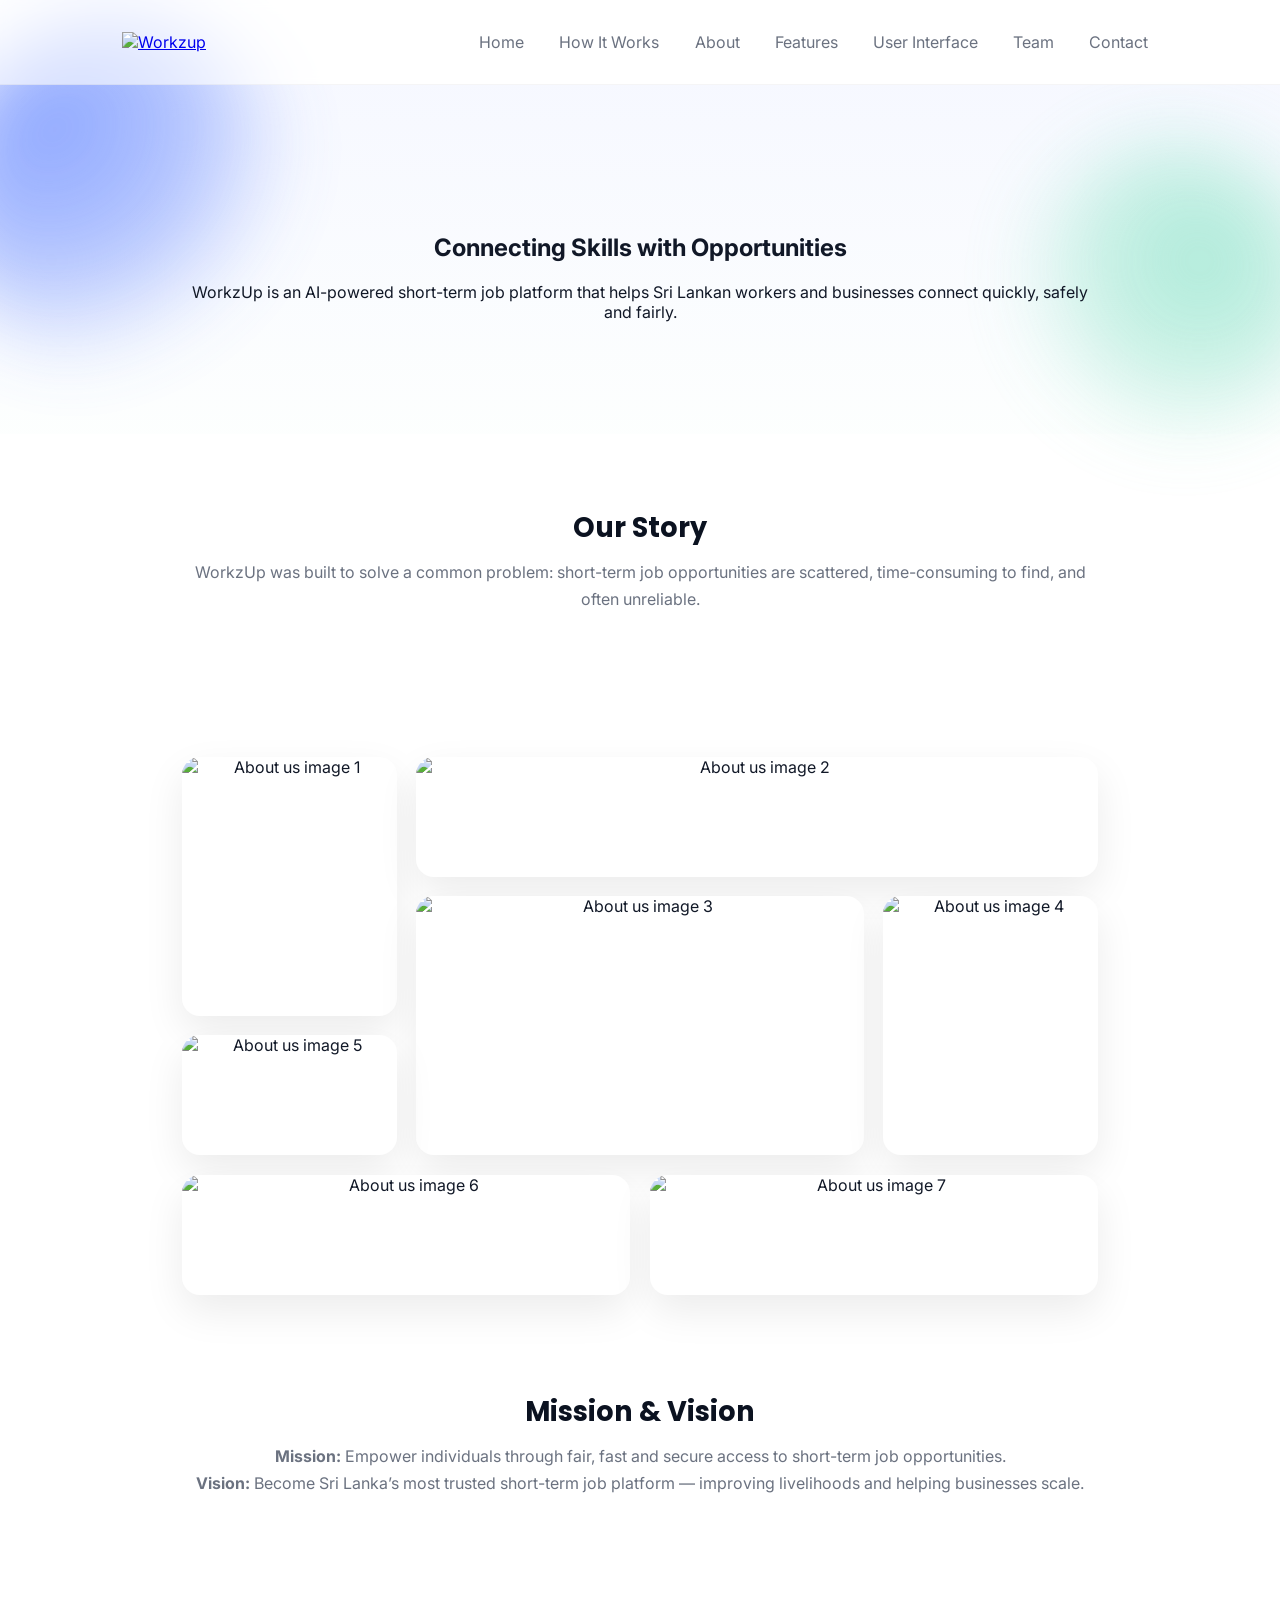
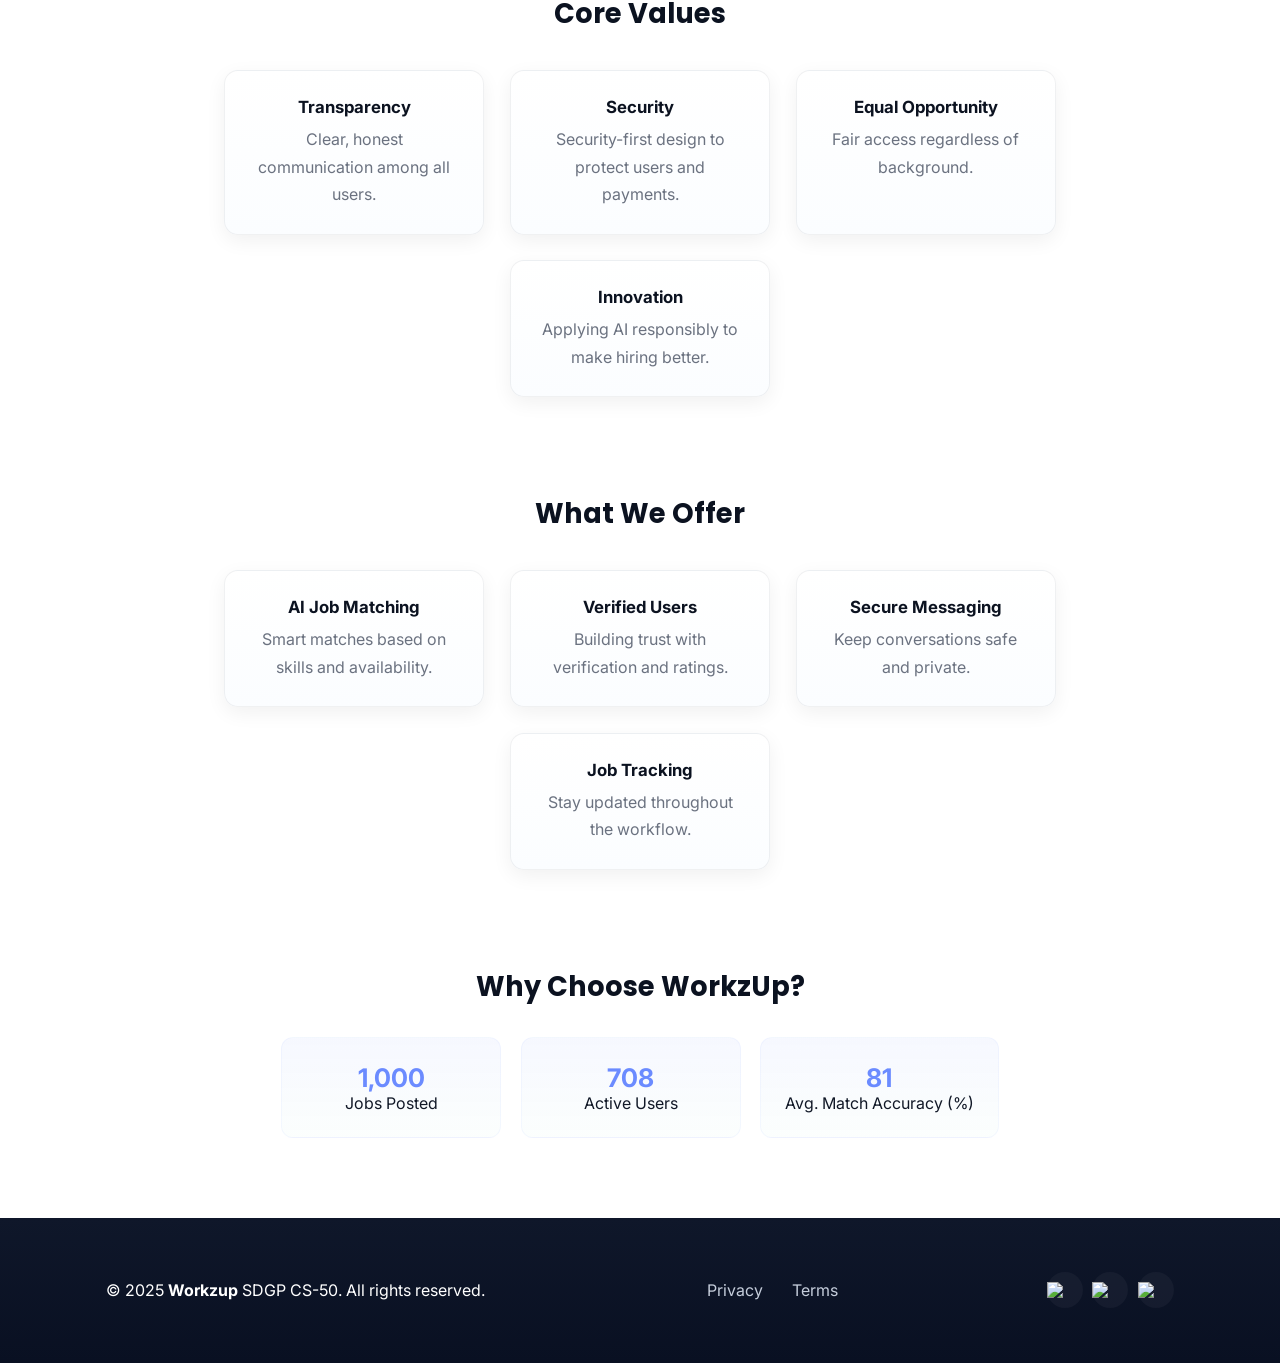
==== about.html @ 4746c4dc "Refactor nav toggle and enhance mobile responsiveness Moved navigation toggle and counter logic from" ====
<!doctype html>
<html lang="en">
<head>
  <meta charset="utf-8" />
  <meta name="viewport" content="width=device-width,initial-scale=1" />
  <title>About-Workzup</title>
  <link rel="preconnect" href="https://fonts.gstatic.com" crossorigin>
  <link href="https://fonts.googleapis.com/css2?family=Inter:wght@300;400;600;700&family=Poppins:wght@600;700&display=swap" rel="stylesheet">
  <link rel="stylesheet" href="styles.css">

  <style>
    /* Match ABOUT cards to the premium FEATURE card style */
    .about-card {
      background: linear-gradient(180deg, #ffffff, #fbfdff);
      border-radius: var(--radius);
      padding: 1.6rem;
      box-shadow: 0 6px 20px rgba(2, 6, 23, 0.06);
      border: 1px solid rgba(15, 23, 42, 0.06);
      transition:
        transform 0.25s ease,
        box-shadow 0.25s ease,
        background 0.25s ease;
      position: relative;
      overflow: hidden;
      transform-style: preserve-3d;
    }

    .about-card:hover {
      transform: translateY(-10px) scale(1.03);
      box-shadow: 0 18px 40px rgba(15, 23, 42, 0.16);
      background: linear-gradient(180deg, #ffffff, #eef2ff);
    }

    /* soft shine sweep like features page */
    .about-card::after {
      content: "";
      position: absolute;
      top: -120%;
      left: -40%;
      width: 200%;
      height: 200%;
      background: linear-gradient(
        120deg,
        transparent 0%,
        rgba(255, 255, 255, 0.45) 50%,
        transparent 100%
      );
      opacity: 0;
      transform: rotate(25deg);
      transition: opacity 0.3s;
      pointer-events: none;
    }

    .about-card:hover::after {
      opacity: 1;
      animation: shineMove 0.9s forwards;
    }

    /* subtle float loop (same feel as feature cards) */
    .about-card {
      animation: floatCard 7s ease-in-out infinite;
    }

    .about-card h3 { margin: 0 0 0.6rem; font-size: 1.05rem; color:#0b1220; }
    .about-card p { color: var(--muted); }

    /* Center ABOUT grids: 3 on first row, 1 centered on second row (like Features page) */
    .about-grid {
      margin-top: 2.2rem;
      display: flex;
      flex-wrap: wrap;
      gap: 1.6rem;
      justify-content: center;
    }

    .about-grid .about-card {
      flex: 0 1 260px;
      max-width: 320px;
    }

    /* Center the stats cards nicely */
    .why-grid {
      margin-top:1.8rem;
      display:flex;
      flex-wrap:wrap;
      gap:1.2rem;
      justify-content:center;
    }
    .why-card {
      padding:1.5rem;
      border-radius:12px;
      background: linear-gradient(180deg, rgba(107,140,255,0.06), rgba(139,227,199,0.03));
      border:1px solid rgba(107,140,255,0.06);
      min-width: 220px;
    }
    .counter { font-weight:700; font-size:1.6rem; color: var(--accent-1); }

    /* Slightly tighter, centered content for About page */
    main.container {
      max-width: 980px;
    }
  </style>
</head>

<body>

  <header class="site-header">
      <div class="container header-inner">
        <a href="home.html">
          <img src="Logo/logo.png" alt="Workzup" class="logo">
        </a>
        <button class="nav-toggle" aria-label="Toggle navigation" aria-expanded="false">
          <span class="hamburger"></span>
        </button>
        <nav class="site-nav">
          <ul>
            <li><a href="home.html">Home</a></li>
            <li><a href="#how">How It Works</a></li>
            <li><a href="about.html">About</a></li>
            <li><a href="features.html">Features</a></li>
            <li><a href="screenshots.html">User Interface</a></li>
            <li><a href="team.html">Team</a></li>
            <li><a href="contact.html">Contact</a></li>
          </ul>
        </nav>
      </div>
    </header>


  <section class="about-hero">
    <div class="blob b1"></div>
    <div class="blob b2"></div>
    <div class="blob b3"></div>

    <div class="hero-inner container">
      <h1>Connecting Skills with Opportunities</h1>
      <p>WorkzUp is an AI-powered short-term job platform that helps Sri Lankan workers and businesses connect quickly, safely and fairly.</p>
    </div>
  </section>


  <main class="container" style="padding-top:1.6rem;">

    <section class="about-section" style="--delay:0.05s;">
      <h2>Our Story</h2>
      <p>WorkzUp was built to solve a common problem: short-term job opportunities are scattered, time-consuming to find, and often unreliable.</p>
    </section>

    <!-- ★★★ ABOUT US PHOTO COLLAGE ★★★
         Replace the image sources below with your actual About page photos.
         Tip: mix team, workspace and product photos to create a real collage.
         Just change ONLY the value inside src="...".
    -->
    <section class="about-section" style="--delay:0.1s;">
      <div class="photo-collage">
        <!-- Replace with your first About image (tall portrait) -->
        <div class="photo-box"><img src="Images/sample-1.jpg" alt="About us image 1"></div>
        <!-- Replace with your second About image (wide group) -->
        <div class="photo-box"><img src="Images/sample-2.jpg" alt="About us image 2"></div>
        <!-- Replace with your third About image (main center focus) -->
        <div class="photo-box"><img src="Images/sample-3.jpg" alt="About us image 3"></div>
        <!-- Replace with your fourth About image -->
        <div class="photo-box"><img src="Images/sample-4.jpg" alt="About us image 4"></div>
        <!-- Replace with your fifth About image -->
        <div class="photo-box"><img src="Images/sample-5.jpg" alt="About us image 5"></div>
        <!-- Optional: replace with your sixth About image -->
        <div class="photo-box"><img src="Images/sample-6.jpg" alt="About us image 6"></div>
        <!-- Optional: replace with your seventh About image -->
        <div class="photo-box"><img src="Images/sample-7.jpg" alt="About us image 7"></div>
      </div>
    </section>

    <section class="about-section" style="--delay:0.12s;">
      <h2>Mission & Vision</h2>
      <p><strong>Mission:</strong> Empower individuals through fair, fast and secure access to short-term job opportunities.<br><strong>Vision:</strong> Become Sri Lanka’s most trusted short-term job platform — improving livelihoods and helping businesses scale.</p>
    </section>

    <section class="about-section" style="--delay:0.18s;">
      <h2>Core Values</h2>
      <div class="about-grid">
        <div class="about-card"><h3>Transparency</h3><p>Clear, honest communication among all users.</p></div>
        <div class="about-card"><h3>Security</h3><p>Security-first design to protect users and payments.</p></div>
        <div class="about-card"><h3>Equal Opportunity</h3><p>Fair access regardless of background.</p></div>
        <div class="about-card"><h3>Innovation</h3><p>Applying AI responsibly to make hiring better.</p></div>
      </div>
    </section>

    <section class="about-section" style="--delay:0.24s;">
      <h2>What We Offer</h2>
      <div class="about-grid">
        <div class="about-card"><h3>AI Job Matching</h3><p>Smart matches based on skills and availability.</p></div>
        <div class="about-card"><h3>Verified Users</h3><p>Building trust with verification and ratings.</p></div>
        <div class="about-card"><h3>Secure Messaging</h3><p>Keep conversations safe and private.</p></div>
        <div class="about-card"><h3>Job Tracking</h3><p>Stay updated throughout the workflow.</p></div>
      </div>
    </section>

    <section class="about-section" style="--delay:0.30s;">
      <h2>Why Choose WorkzUp?</h2>

      <div class="why-grid">
        <div class="why-card">
          <div class="counter" data-target="1200">0</div>
          <div class="mb-1">Jobs Posted</div>
        </div>

        <div class="why-card">
          <div class="counter" data-target="850">0</div>
          <div class="mb-1">Active Users</div>
        </div>

        <div class="why-card">
          <div class="counter" data-target="98">0</div>
          <div class="mb-1">Avg. Match Accuracy (%)</div>
        </div>
      </div>
    </section>

  </main>


  <footer class="site-footer" style="padding:2.4rem 0;">
    <div class="container footer-inner" style="display:flex; align-items:center; justify-content:space-between; gap:1rem; flex-wrap:wrap;">
      <p style="margin:0;">© 2025 <strong>Workzup</strong> SDGP CS-50. All rights reserved.</p>

      <nav style="display:flex; gap:1rem;">
        <a href="privacy.html">Privacy</a>
        <a href="terms.html">Terms</a>
      </nav>

      <div class="social" style="display:flex; gap:0.6rem; align-items:center;">
        <a href="#"><img src="Icons/twitterL.png" width="36"></a>
        <a href="#"><img src="Icons/linkedinL.png" width="36"></a>
        <a href="#"><img src="Icons/instagramL.png" width="36"></a>
      </div>
    </div>
  </footer>

  <!-- ABOUT PAGE: reveal animations (nav + counters handled in script.js) -->
  <script>
    /* Reveal Sections */
    const aboutSections = document.querySelectorAll(".about-section, .photo-box");

    const aboutRevealObserver = new IntersectionObserver((entries)=>{
      entries.forEach(entry=>{
        if(entry.isIntersecting){
          entry.target.classList.add("is-visible");
          aboutRevealObserver.unobserve(entry.target);
        }
      });
    }, { threshold: 0.15 });

    aboutSections.forEach(sec => aboutRevealObserver.observe(sec));
  </script>

  <script src="script.js"></script>
</body>
</html>
---- styles.css ----
/* ------------------------------------------------------------
   Root Variables
------------------------------------------------------------ */
:root {
  --bg: #f7fafc;
  --card: #ffffff;
  --muted: #6b7280;
  --accent: #6b8bff;
  --accent-1: #6b8bff;
  --accent-2: #8be3c7;
  --radius: 14px;
  --max-width: 1100px;
  --glass: rgba(255,255,255,0.55);
}

/* ------------------------------------------------------------
   Global Reset & Base Styles
------------------------------------------------------------ */
* {
  box-sizing: border-box;
}

html,
body {
  height: 100%;
}
html {
  scroll-behavior: smooth;
}

.logo {
  width: 100px;   
  height: auto;
  
}

body {
  margin: 0;
  min-height: 100vh;
  display: flex;
  flex-direction: column;
  font-family: Inter, system-ui, Segoe UI, Roboto, Arial, sans-serif;
  color: #111827;
  -webkit-font-smoothing: antialiased;
  scroll-behavior: smooth;
}

main {
  flex: 1;
}
.container {
  max-width: var(--max-width);
  margin: 0 auto;
  padding: 2rem;
}

.section-team {
  margin-top: -20px ;
}
.section-features  {
  margin-top: -20px ;
}

.section-terms {
  margin-top: -20px ;
}

.section-contact {
  margin-top: -70px ;
}

.reveal,
[data-reveal] {
  opacity: 0;
  transform: translateY(30px); 
  filter: blur(6px); 
  transition:
    opacity 0.8s ease-out,
    transform 0.8s ease-out,
    filter 0.8s ease-out;
}
.latest-jobs-card[data-reveal] {
  transform: translateX(40px);
}

.latest-jobs-card.is-visible {
  transform: translateX(0);
}

.reveal.visible,
[data-reveal].is-visible {
  opacity: 1;
  transform: translateY(0);
  filter: blur(0);
}



/* ------------------------------------------------------------
   Header / Navbar
------------------------------------------------------------ */
.site-header {
  position: sticky;
  top: 0;
  z-index: 60;
  background: rgba(255, 255, 255, 0.6);
  backdrop-filter: blur(6px);
  border-bottom: 1px solid rgba(15, 23, 42, 0.04);
}
.site-header.transparent {
    background: transparent ;
    backdrop-filter: none ;
    border-bottom: none ;
}

.home-page .site-header {
  position: fixed;   
  top: 0;
  left: 0;
  right: 0;
  width: 100%;
}
.home-page .site-header.transparent .site-nav a {
    color: rgb(162, 181, 194) ;   
}

.home-page .site-header.transparent .site-nav a:hover {
    color: #ffffff ;                     
    background: rgba(255, 255, 255, 0.20) ; 
    backdrop-filter: blur(6px);                    
}
.home-page .site-header.transparent .site-nav a.active {
    color: #ffffff t;
    background: rgba(255, 255, 255, 0.28) ;
    border-radius: 8px;
}

.header-inner {
  display: flex;
  justify-content: space-between;
  align-items: center;
}

.brand {
  font-family: Poppins, Inter;
  font-weight: 700;
  font-size: 1.25rem;
  color: var(--accent);
  text-decoration: none;
}

.site-nav ul {
  display: flex;
  gap: 1rem;
  margin: 0;
  padding: 0;
  list-style: none;
}

.site-nav a {
  padding: 0.6rem;
  border-radius: 8px;
  text-decoration: none;
  color: var(--muted);
  transition: all 0.18s;
}

.site-nav a:hover {
  color: #0f172a;
  background: rgba(107, 140, 255, 0.08);
}

.nav-toggle {
  display: none;
  appearance: none;
  -webkit-tap-highlight-color: transparent;
  background: rgba(255, 255, 255, 0.72);
  border: 1px solid rgba(15, 23, 42, 0.10);
  border-radius: 14px;
  width: 44px;
  height: 44px;
  padding: 0;
  align-items: center;
  justify-content: center;
  cursor: pointer;
  box-shadow: 0 10px 26px rgba(2, 6, 23, 0.08);
  transition: transform 0.18s ease, box-shadow 0.18s ease, background 0.18s ease, border-color 0.18s ease;
}

.nav-toggle:hover {
  transform: translateY(-1px);
  border-color: rgba(107, 140, 255, 0.28);
  box-shadow: 0 14px 34px rgba(2, 6, 23, 0.10);
}

.nav-toggle:active {
  transform: translateY(0);
  box-shadow: 0 10px 26px rgba(2, 6, 23, 0.08);
}

.nav-toggle:focus-visible {
  outline: none;
  box-shadow:
    0 10px 26px rgba(2, 6, 23, 0.10),
    0 0 0 4px rgba(107, 140, 255, 0.22);
}

.hamburger {
  width: 22px;
  height: 2px;
  background: var(--muted);
  position: relative;
  border-radius: 999px;
  transition: background 0.18s ease, transform 0.18s ease;
}
.hamburger::before,
.hamburger::after {
  content: "";
  position: absolute;
  left: 0;
  right: 0;
  height: 2px;
  background: var(--muted);
  border-radius: 999px;
  transition: transform 0.18s ease, top 0.18s ease, bottom 0.18s ease, opacity 0.18s ease;
}
.hamburger::before {
  top: -7px;
}
.hamburger::after {
  bottom: -7px;
}

/* Animate hamburger into an “X” when menu is open */
.nav-toggle[aria-expanded="true"] .hamburger {
  background: transparent;
}
.nav-toggle[aria-expanded="true"] .hamburger::before {
  top: 0;
  transform: rotate(45deg);
}
.nav-toggle[aria-expanded="true"] .hamburger::after {
  bottom: 0;
  transform: rotate(-45deg);
}

/* ------------------------------------------------------------
   Hero Section
------------------------------------------------------------ */
.hero-video-bg {
    position: relative;
    height: 100vh;
    width: 100%;
    overflow: hidden;
    display: flex;
    align-items: center;
    justify-content: center;
    padding: 0;
    perspective: 1200px;
    overflow: hidden;
    
}

.bg-video {
    position: absolute;
    top: 50%;
    left: 50%;
    width: 100%;
    height: 100%;
    object-fit: cover;
    transform: translate(-50%, -50%);
    z-index: 1;
    transition: transform 0.2s ease-out;
    will-change: transform;
}

.hero-video-bg.parallax-scroll .bg-video {
    transform: translate(-50%, calc(-50% + var(--scrollOffset))) scale(1.05);
}
.video-overlay,
.hero-video-bg::after {
    content: "";
    position: absolute;
    inset: 0;
    z-index: 2;
    pointer-events: none;
}

.video-overlay {
    background: rgba(0, 0, 0, 0.430);
}

.hero-video-bg::after {
    background: linear-gradient(
        to bottom,
        rgba(0,0,0,0.5) 0%,
        rgba(0,0,0,0.1) 25%,
        rgba(0,0,0,0.3) 85%,
        rgba(0,0,0,0.6) 100%
    );
}

.hero-content {
    position: relative;
    z-index: 3;
    width: 90%;
    max-width: 850px;
    text-align: left;
    opacity: 0;
    transform: translateY(20px);
    animation: heroFadeUp 1.2s ease-out forwards;
    transition: opacity 0.3s ease-out, transform 0.3s ease-out;
    will-change: opacity, transform;
    text-align: center ;
    align-items: center;
    margin: 0 auto;
}
.hero-content.scrolled {
    opacity: 0;
    transform: translateY(-30px);
}

@keyframes heroFadeUp {
    to {
        opacity: 1;
        transform: translateY(0);
    }
}

/* Titles */
.hero-content h1 {
    font-size: 4.6rem !important;
    font-weight: 800;
    letter-spacing: -1px;
    margin-bottom: 0.4rem;
    color: #ffffff;
    text-shadow: 0 4px 28px rgba(0,0,0,0.45);
}

.hero-content .typing-text {
    font-size: 4.4rem !important;
    font-weight: 700;
    letter-spacing: -0.5px;
    color: #9ab0ff !important;
    text-shadow: 0 4px 28px rgba(0,0,0,0.45);
}

/* Paragraph */
.hero-content p.lead {
    font-size: 1.32rem !important;
    line-height: 1.7;
    max-width: 650px;
    margin: 14px 0 34px;
    color: rgba(255,255,255,0.88);
    text-shadow: 0 2px 20px rgba(0,0,0,0.3);
    text-align: center ;
    margin-left: auto ;
    margin-right: auto
}


.hero-content .input-group {
    max-width: 600px;
    height: 68px;
    border-radius: 50px;
    overflow: hidden;
    background: rgba(255,255,255,0.95);
    backdrop-filter: blur(8px);
    box-shadow: 0 10px 45px rgba(0,0,0,0.28);
    margin-left: auto;
    margin-right: auto;
}

.hero-content .input-group input {
    font-size: 1.15rem !important;
    padding: 0 24px !important;
    color: #111;
}

.hero-content .input-group button {
    padding: 0 32px !important;
    background: linear-gradient(90deg, #6c79ff, #4e5fff) !important;
}

.hero-content .input-group button svg {
    width: 28px !important;
    height: 28px !important;
    stroke: white !important;
}


.lead {
  color: var(--muted);
  margin-bottom: 1.25rem;
}



/* Buttons */
.btn {
  display: inline-block;
  padding: 0.7rem 1.1rem;
  border-radius: 10px;
  text-decoration: none;
  font-weight: 600;
  transition: transform 0.18s, box-shadow 0.18s;
  border: none;
}

.btn.primary {
  color: white;
  background: linear-gradient(90deg, var(--accent), #7a9bff);
  box-shadow: 0 6px 18px rgba(107, 140, 255, 0.14);
  
}

.btn.ghost {
  border: 1px solid rgba(15, 23, 42, 0.06);
  color: var(--muted);
  background: transparent;
}

.btn:hover {
  transform: translateY(-3px);
}


/* ------------------------------------------------------------
   Home
------------------------------------------------------------ */


.typing-text {
    color: var(--accent); 
    font-weight: 700;
    border-right: 3px solid #007bff; 
    animation: blink-caret 0.75s step-end infinite;
    display: inline-block; 
}
@keyframes blink-caret {
    from, to { border-color: transparent }
    50% { border-color: #007bff; }
}

.input-group {
    margin-top:40px ;
    display: flex;
    max-width: 400px; 
    margin-bottom: 0.5rem;
    border: 1px solid rgba(15,23,42,0.1);
    border-radius: 50px;
    background: var(--card);
    overflow: hidden;
    box-shadow: 0 4px 12px rgba(2,6,23,0.05);
}

.input-group input {
    flex-grow: 1;
    border: none;
    padding: 1rem 1.2rem;
    font-size: 1rem;
    outline: none;
    background: transparent;
}

.input-group button {
    background: var(--accent); 
    border: none;
    color: white;
    padding: 0.8rem 1.2rem;
    cursor: pointer;
    transition: background 0.2s;
}

.input-group button:hover {
    background: #4868db; 
}

.input-group button svg {
    display: block;
    width: 24px;
    height: 24px;
}

.waitlist-arrow {
    animation: arrow-wiggle 1s ease-in-out infinite;
    transform-origin: center;
}

@keyframes arrow-wiggle {
    0%   { transform: translateX(0); }
    50%  { transform: translateX(4px); }
    100% { transform: translateX(0); }
}




.latest-jobs-card {
  margin-top: 25px;
  margin-left: 0px;
  width: 400px;
  background: #fff;
  border-radius: 12px;
  padding: 20px;
  box-shadow: 0px 4px 18px rgba(0,0,0,0.08);
  font-family: 'Inter', sans-serif;
  animation: fadeInUp 0.6s ease-in-out;
}

.jobs-header {
  display: flex;
  justify-content: space-between;
  align-items: center;
  margin-bottom: 14px;
}

.jobs-header h3 {
  margin: 0;
  font-size: 18px;
  font-weight: 600;
}

.updated-text {
  font-size: 12px;
  color: #5a5a5a;
}


.job-item {
  display: flex;
  justify-content: space-between;
  padding: 12px 0;
  border-bottom: 1px solid #f0f0f0;
  animation: fadeIn 0.6s ease forwards;
}

.job-item:last-child {
  border-bottom: none;
}


.job-info h4 {
  margin: 0;
  font-size: 15px;
  font-weight: 600;
  color: #222;
}

.job-info p {
  margin: 4px 0 0;
  font-size: 13px;
  color: #666;
}


.job-meta {
  text-align: right;
}

.price {
  display: block;
  font-weight: 600;
  margin-bottom: 6px;
}


.apply-btn {
  background: var(--accent);
  border: none;
  border-radius: 6px;
  padding: 6px 12px;
  color: #fff;
  font-size: 12px;
  cursor: pointer;
}

.apply-btn:hover {
  background: #4868db;
}

.jobs-footer {
  display: flex;
  gap: 10px;
  margin-top: 12px;
}

.footer-btn {
  flex: 1;
  border: 1px solid #ccc;
  background: #fff;
  padding: 8px 0;
  border-radius: 6px;
  cursor: pointer;
  font-size: 13px;
}

.footer-btn:hover {
  background: #f0f0f0;
}

@keyframes fadeInUp {
  from { transform: translateY(15px); opacity: 0; }
  to { transform: translateY(0); opacity: 1; }
}

@keyframes fadeIn {
  from { opacity: 0; }
  to { opacity: 1; }
}

.section{
  padding:32px 0
}
.section-title{
  font-family:'Poppins',sans-serif;
  font-weight:700;
  display:inline-block;
  background:var(--accent);
  -webkit-background-clip:text;
  background-clip:text;
  color:transparent;
  font-size:20px
}

.section-sub{
  margin-top:6px
}


.features-grid {
  display: grid;
  grid-template-columns: repeat(3, 1fr);
  gap: 24px;
}

.features-grid .feature-card:nth-child(4) {
  grid-column: 2;
}
/* Key Features – smooth hover like How it works */
.feature-card {
  transition: transform 0.25s ease, 
              box-shadow 0.25s ease, 
              background 0.25s ease;
  background: linear-gradient(180deg, #ffffff, #fbfdff);
  box-shadow: 0 6px 18px rgba(15, 23, 42, 0.06);
}

/* Hover effect identical to .step:hover */
.feature-card:hover {
  transform: translateY(-6px);
  box-shadow: 0 18px 40px rgba(15, 23, 42, 0.14);
  background: linear-gradient(180deg, #ffffff, #eef2ff);
}

.feature-card:hover .feature-icon img {
  transform: scale(1.05);
  transition: transform 0.25s ease;
}

.feature-icon {
  width: 50px;         
  height: 50px;
  margin-bottom: 12px;  
}
.feature-icon img {
  width: 100%;
  height: 100%;
  object-fit: contain;
  display: block;
}

@media (max-width:980px){
  .features-grid{grid-template-columns:repeat(2,1fr)}
  .widgets-grid-wrapper {
    grid-template-columns: 1fr; 
    gap: 1.5rem;
  }
}
@media (max-width:560px){
  .features-grid{grid-template-columns:1fr}
}

.steps-grid {
  display: grid;
  grid-template-columns: repeat(2, 1fr); 
  gap: 18px;
  margin-top: 24px;
  max-width: 500px; 
  
  
  margin-left: auto;
  margin-right: auto;
}

.step {
  background: linear-gradient(180deg, #ffffff, #fbfdff);
  padding: 16px;
  border-radius: 12px;
  border: 1px solid rgba(15, 23, 36, 0.03);
  box-shadow: 0 6px 18px rgba(15, 23, 42, 0.06);
  text-align: left;
  aspect-ratio: 1 / 1;
  display: flex;
  flex-direction: column;
  justify-content: center;
  align-items: flex-start;
  transition:
    transform 0.25s ease,
    box-shadow 0.25s ease,
    background 0.25s ease;
}

.step:hover {
  transform: translateY(-6px);
  box-shadow: 0 18px 40px rgba(15, 23, 42, 0.14);
  background: linear-gradient(180deg, #ffffff, #eef2ff);
  
}

.step-num {
  width: 44px;
  height: 44px;
  border-radius: 10px;
  background: var(--accent);
  display: flex;
  align-items: center;
  justify-content: center;
  color: white;
  font-weight: 800;
  margin-bottom: 8px;
  box-shadow: 0 6px 16px rgba(107, 139, 255, 0.35);
  transition: transform 0.25s ease, box-shadow 0.25s ease;
}


.step:hover .step-num {
  transform: translateY(-2px) scale(1.05);
  box-shadow: 0 10px 24px rgba(107, 139, 255, 0.5);
}


@media (max-width:980px){
  .steps-grid{grid-template-columns:repeat(2,1fr)}
}
@media (max-width:560px){
  .step{padding:14px}
  .steps-grid{grid-template-columns:1fr}
}

.widgets-grid-wrapper1 {
  padding: 60px 2rem 40px;
}
.how-layout {
  display: flex;
  justify-content: center;
  align-items: flex-start;
  gap: 40px;
  margin-top: 32px;
  flex-wrap: wrap;
}
.steps-grid {
  display: grid;
  grid-template-columns: repeat(2, 1fr);
  gap: 18px;
  margin-top: 24px;
  max-width: 500px;
}
@media (max-width: 980px) {
  .how-layout {
    flex-direction: column;
    align-items: center;
  }
}
.widgets-grid-wrapper #features {
    padding-top: 0;
    padding-bottom: 0;
}
.cta-section{
  display:flex;
  justify-content:space-between;
  align-items:center;
  padding:18px;
  border-radius:12px;
  margin-top:18px;
  background:linear-gradient(90deg,#f8fafc,#f1f5f9);
  border:1px solid rgba(15,23,36,0.03)
}
.cta-actions{
  display:flex;
  gap:10px
}

.stats-section {
  padding: 40px 0;
}

.stats-grid {
  display: grid;
  grid-template-columns: repeat(3, 1fr);
  gap: 20px;
}

.stat-card {
  background: #fff;
  border-radius: 16px;
  padding: 24px;
  text-align: center;
  box-shadow: 0 10px 30px rgba(0,0,0,0.06);
}

.stat-number {
  font-size: 2rem;
  font-weight: 700;
  margin-bottom: 8px;
}

.progress {
  width: 100%;
  height: 8px;
  background: #e5e7eb;
  border-radius: 999px;
  overflow: hidden;
  margin-top: 10px;
}

.progress-bar {
  height: 100%;
  width: 0%;
  background: linear-gradient(90deg, #3b82f6, #a855f7);
  border-radius: 999px;
  transition: width 1.5s ease-out;
}


@media (max-width: 720px) {
  .stats-grid {
    grid-template-columns: 1fr;
  }
}
.waitlist-fade {
  opacity: 1;
  transition: opacity 0.8s ease;
}

.waitlist-fade.hide {
  opacity: 0;
}

#waitlistStatus {
  font-size: 1.1rem;
  margin-left: 150px;
  min-height: 20px; 
  display: flex;    
  align-items: center;
  transition: opacity 0.4s ease;
}



/* ------------------------------------------------------------
   Generic Sections / Cards
------------------------------------------------------------ */
.section {
  padding: 3rem 0;
}
.section-title {
  font-size: 1.5rem;
  font-weight: 700;
  margin-bottom: 1rem;
  text-align: center;
}
.home-page .section-title {
    text-align: center !important;
    width: 100%;
    margin-left: auto;
    margin-right: auto;
}
.home-page .section-sub,
.home-page p.section-sub,
.home-page .section-subtitle,
.home-page p.section-subtitle {
    text-align: center !important;
    width: 100%;
    margin-left: auto;
    margin-right: auto;
}

.section.how {
  background: #f5f7fb;
  padding: 3.5rem 0 4.5rem;
}

.section.how .section-title {
  font-size: 2.1rem;
  margin-bottom: 0.5rem;
}

.how-intro {
  max-width: 640px;
  color: var(--muted);
  font-size: 0.96rem;
  line-height: 1.7;
  margin-bottom: 2.5rem;
}

.split {
  display: grid;
  grid-template-columns: 1fr 1fr;
  gap: 1.25rem;
}

.card,
.feature-card,
.team-card,
.mockup,
.screenshot,
.screenshot-link {
  transition: transform 0.28s cubic-bezier(0.2, 0.9, 0.2, 1), box-shadow 0.28s;
}

/* Card */
.card {
  padding: 1.25rem;
  background: var(--card);
  border-radius: var(--radius);
  box-shadow: 0 6px 20px rgba(2, 6, 23, 0.04);
}

/* Add a touch more vertical spacing between stacked cards on the Terms page */
main#main .card {
  margin-bottom: 1.25rem;
}

.card:hover,
.feature-card:hover,
.team-card:hover {
  transform: translateY(-6px) scale(1.02);
  box-shadow: 0 18px 40px rgba(2, 6, 23, 0.08);
}

.card.step {
  padding: 1.5rem 1.75rem;
  border-radius: 20px;
  border: 1px solid rgba(148, 163, 184, 0.25);
  box-shadow: 0 18px 45px rgba(15, 23, 42, 0.08);
}

.step-list {
  margin-top: 1.2rem;
  padding-left: 0;
  list-style: none;
  display: flex;
  flex-direction: column;
  gap: 0.7rem;
  counter-reset: step-counter;
}

.step-list li {
  position: relative;
  padding-left: 2.4rem;
  font-size: 0.95rem;
  color: #4b5563;
  line-height: 1.6;
}

.step-list li::befor {
  content: counter(step-counter);
  counter-increment: step-counter;
  position: absolute;
  left: 0;
  top: 0.25rem;
  width: 1.6rem;
  height: 1.6rem;
  border-radius: 999px;
  display: flex;
  align-items: center;
  justify-content: center;
  font-size: 0.8rem;
  font-weight: 600;
  color: var(--accent);
  background: rgba(107, 140, 255, 0.08);
  box-shadow: 0 0 0 1px rgba(107, 140, 255, 0.08);
}

.step-list li strong {
  font-weight: 600;
  color: #111827;
}

.feature-card {
  padding: 1rem;
  border: 1px solid rgba(15, 23, 42, 0.06);
  border-radius: 14px;
  background: var(--card);
  box-shadow: 0 6px 20px rgba(2, 6, 23, 0.04);
  margin-top: 20px;
}

/* Steps Grid */
.steps-grid {
  display: grid;
  grid-template-columns: 1fr 1fr;
  gap: 1rem;
}

/* Screenshots */
.screens-grid {
  display: flex;
  flex-wrap: wrap;
  gap: 1rem;
  justify-content: center;
}
.screenshot {
  width: 220px;
  border-radius: 12px;
  box-shadow: 0 10px 30px rgba(2, 6, 23, 0.06);
}
.screenshot-link:hover .screenshot,
.screenshot:hover {
  transform: scale(1.035) translateY(-6px);
  box-shadow: 0 16px 36px rgba(2, 6, 23, 0.08);
}

/* ------------------------------------------------------------
   Team Cards
------------------------------------------------------------ */
.team-grid {
  display: grid;
  gap: 1.25rem;
  grid-template-columns: repeat(3, 1fr);
  margin-top: 50px;
}

.team-card {
  background: #eef2ff;
  border-radius: 12px;
  overflow: hidden;
  text-align: center;
  display: flex;
  flex-direction: column;
  position: relative;
  transition: transform 0.36s, box-shadow 0.36s;
}

.team-card img {
  width: 100%;
  height: 450px;
  object-fit: cover;
  transition: transform 0.45s, filter 0.36s;
}
.img-frame {
    border: 0.5px solid #eef2ff;
    border-radius: var(--radius);
    border-bottom-left-radius: 0;
    border-bottom-right-radius: 0;
    background: var(--card);
  }

.team-card:hover {
  transform: translateY(-10px) scale(1.02) rotateX(4deg) rotateY(-2deg);
  box-shadow: 0 22px 60px rgba(2, 6, 23, 0.12);
}

.team-card h4,
.team-card p {
  transform: translateY(8px);
  opacity: 0.92;
  transition: transform 0.32s, opacity 0.32s;
}

.team-card:hover h4,
.team-card:hover p {
  transform: translateY(0);
  opacity: 1;
}

/* Team card social icons */
.team-social{
  display:flex;
  gap:1rem;
  justify-content:center;
  align-items:center;
  padding:0.75rem 0 1rem;
}
.team-social .social-link{
  display:inline-flex;
  width:40px;
  height:40px;
  border-radius:10px;
  align-items:center;
  justify-content:center;
  background: rgba(15,23,42,0.03);
  transition: transform 0.18s, background 0.18s, box-shadow 0.18s;
}
.team-social .social-link img{
  width:40px;
  height:40px;
  display:block;
}
.team-social .social-link:hover{
  transform: translateY(-4px);
  background: rgba(107,140,255,0.08);
  box-shadow: 0 8px 20px rgba(107,140,255,0.06);
}


/* ------------------------------------------------------------
   Contact Section Layout
------------------------------------------------------------ */

.section-contact {
  padding: 4rem 0;
}

.section-title-reveal {
  text-align: center;
  font-size: 2rem;
  margin-bottom: 2.5rem;
}

/* Main Grid (Perfect Alignment) */
.contact-grid {
  display: grid;
  grid-template-columns: 1fr 1fr;
  gap: 2rem;
  align-items: start;
}

/* Cards */
.card {
  background: var(--card);
  padding: 1.6rem;
  border-radius: var(--radius);
  box-shadow: 0 6px 18px rgba(0, 0, 0, 0.04);
  border: 1px solid rgba(15, 23, 42, 0.06);
}

/* Contact Info */
.contact-info h4 {
  margin-bottom: 0.5rem;
  font-size: 1.3rem;
}

.meta {
  padding: 0;
  list-style: none;
  margin: 1rem 0 1.5rem;
}
.meta li {
  margin-bottom: 0.5rem;
  font-size: 0.95rem;
}

/* Support Box */
.contact-box {
  background: linear-gradient(90deg, rgba(107,140,255,0.06), rgba(139,227,199,0.05));
  padding: 1rem;
  border-radius: 10px;
  margin-top: 1.2rem;
}

/* Map */
.map-embed {
  margin-top: 1.2rem;
  border-radius: 10px;
  overflow: hidden;
}
.map-embed iframe {
  width: 100%;
  height: 260px;
  border: 0;
}

/* Subtitle */
.section-subtitle {
  text-align: center;
  font-size: 1.05rem;
  color: var(--muted);
  max-width: 600px;
  margin: 0.5rem auto 1.5rem;
  line-height: 1.5;
}

/* Highlight Box */
.contact-highlight {
  text-align: center;
  background: linear-gradient(90deg, rgba(107,140,255,0.08), rgba(139,227,199,0.06));
  padding: 1rem 1.5rem;
  border-radius: 12px;
  margin: 0 auto 2.5rem;
  font-size: 1rem;
  color: var(--muted);
  max-width: 650px;
  border: 1px solid rgba(15,23,42,0.06);
  box-shadow: 0 4px 12px rgba(2,6,23,0.05);
}


/* ------------------------------------------------------------
   Form Styling
------------------------------------------------------------ */

.contact-form label {
  display: block;
  margin-bottom: 1rem;
}

.contact-form span {
  display: block;
  margin-bottom: 0.35rem;
  font-weight: 600;
  font-size: 0.95rem;
}

.contact-form input,
.contact-form textarea,
.contact-form select {
  width: 100%;
  padding: 0.75rem;
  border-radius: 10px;
  font-size: 0.95rem;
  background: var(--card);
  border: 1px solid rgba(15, 23, 42, 0.1);
}

.contact-form textarea {
  min-height: 140px;
}

.form-actions {
  display: flex;
  gap: 1rem;
  align-items: center;
  margin-top: 0.5rem;
}

.form-status {
  font-size: 0.95rem;
  color: var(--muted);
}

/* Form status colors */
.form-status.error {
  color: #e11d48;
}
.form-status.success {
  color: green;
}

/* ------------------------------------------------------------
   RESPONSIVE
------------------------------------------------------------ */

@media (max-width: 900px) {
  .contact-grid {
    grid-template-columns: 1fr;
  }
  .map-embed iframe {
    height: 240px;
  }
}

/* ------------------------------------------------------------
   Footer
------------------------------------------------------------ */
.site-footer {
  padding: 1.25rem 0;
  color: var(--card);
  background: linear-gradient(180deg, #0f172a, #091022);
}

.footer-inner {
  max-width: var(--max-width);
  padding: 1rem;
  margin: 0 auto;
  display: flex;
  justify-content: space-between;
  align-items: center;
}
.footer-inner p {
  margin: 0;
}
.footer-inner nav a {
  margin-left: 0.8rem;
  text-decoration: none;
  color: rgba(230, 238, 252, 0.85);
}

.social {
  display: flex;
  gap: 0.5rem;
}
.social a {
  display: inline-flex;
  justify-content: center;
  align-items: center;
  width: 36px;
  height: 36px;
  border-radius: 50px;
  background: rgba(255, 255, 255, 0.04);
  transition: transform 0.18s, background 0.18s;
}
.social a:hover {
  transform: translateY(-3px);
  background: rgba(255, 255, 255, 0.09);
}

/* ------------------------------------------------------------
   Back to Top
------------------------------------------------------------ */
.back-to-top {
  position: fixed;
  right: 18px;
  bottom: 18px;
  padding: 0.5rem 0.7rem;
  border-radius: 10px;
  border: 0;
  background: var(--accent);
  color: white;
  display: none;
  box-shadow: 0 10px 20px rgba(107, 140, 255, 0.14);
}

/* ------------------------------------------------------------
   Responsive
------------------------------------------------------------ */
@media (max-width: 980px) {
  .hero-inner {
    grid-template-columns: 1fr;
  }

  .split,
  .steps-grid,
  .contact-grid {
    grid-template-columns: 1fr;
  }
  .team-grid {
    grid-template-columns: repeat(2, 1fr);
  }
}

@media (max-width: 720px) {
  .container {
    padding: 1rem;
  }

  /* Mobile nav */
  .site-nav {
    display: none;
    position: fixed;
    inset: 70px 16px auto 16px;
    background: var(--card);
    padding: 1rem;
    border-radius: 12px;
    box-shadow: 0 20px 50px rgba(2, 6, 23, 0.08);
  }
  .site-nav.open {
    display: block;
  }
  .site-nav ul {
    flex-direction: column;
  }

  .nav-toggle {
    display: inline-flex;
  }

  .team-grid {
    grid-template-columns: 1fr;
  }
}


/* Reduce Motion */
@media (prefers-reduced-motion: reduce) {
  * {
    transition: none !important;
    transform: none !important;
  }
}
/* ------------------------------------------------------------
   ABOUT PAGE
*/
  /* --- HERO SECTION --- */
    
  .about-hero {
    position: relative;
    overflow: visible;
    padding: 6rem 0 4rem;
    text-align:center;
    background: linear-gradient(180deg, rgba(107,140,255,0.06), rgba(139,227,199,0.02));
  }

  .hero-inner { position: relative; z-index: 5; margin: 0 auto; max-width: 960px; }

  .about-hero h1,
  .about-hero p {
    opacity: 0;
    transform: translateY(22px);
    animation: heroFadeUp 1.2s ease-out forwards;
  }
  .about-hero p { animation-delay: .25s; }

  @keyframes heroFadeUp {
    to { opacity: 1; transform: translateY(0); }
  }


    /* --- CONTENT --- */
    section.light { padding: 4rem 0; }

    .about-section {
      text-align: center;
      padding: 3rem 0;
      opacity: 0;
      transform: translateY(26px);
      will-change: opacity, transform;
      transition: all .8s ease;
    }

    .about-section.is-visible {
      opacity: 1;
      transform: translateY(0);
    }

    .about-section h2 {
      font-family: "Poppins", sans-serif;
      font-size: 1.7rem;
      margin: 0 0 0.6rem;
      color: #0b1220;
    }

    .about-section p {
      margin: 0 auto;
      max-width: 900px;
      color: var(--muted);
      line-height: 1.7;
    }

    .about-grid {
      margin-top: 2.2rem;
      display: grid;
      gap: 1.6rem;
      grid-template-columns: repeat(auto-fit, minmax(240px, 1fr));
    }


    /* ————————————————
       PREMIUM PHOTO COLLAGE (ABOUT PAGE)
       5–7 image mosaic like photography sites
       ———————————————— */
    .photo-collage {
      margin-top: 3rem;
      display: grid;
      gap: 1.2rem;
      grid-template-columns: repeat(4, minmax(0, 1fr));
      grid-auto-rows: 120px;
    }

    .photo-box {
      border-radius: 18px;
      overflow: hidden;
      position: relative;
      background: #fff;
      box-shadow: 0 16px 40px rgba(0,0,0,0.08);
      transform: translateY(20px);
      opacity: 0;
      transition: 0.9s ease;
    }

    .photo-box.is-visible {
      opacity: 1;
      transform: translateY(0);
    }

    .photo-box img {
      width: 100%;
      height: 100%;
      object-fit: cover;
      display: block;
    }

    /* Desktop mosaic layout (mirrors inspiration collage) */
    .photo-box:nth-child(1) {
      grid-column: 1 / 2;
      grid-row: 1 / 3;       /* tall portrait */
    }
    .photo-box:nth-child(2) {
      grid-column: 2 / 5;
      grid-row: 1 / 2;       /* wide group on top */
    }
    .photo-box:nth-child(3) {
      grid-column: 2 / 4;
      grid-row: 2 / 4;       /* main center focus */
    }
    .photo-box:nth-child(4) {
      grid-column: 4 / 5;
      grid-row: 2 / 4;       /* tall couple on right */
    }
    .photo-box:nth-child(5) {
      grid-column: 1 / 2;
      grid-row: 3 / 4;
    }
    .photo-box:nth-child(6) {
      grid-column: 1 / 3;
      grid-row: 4 / 5;
    }
    .photo-box:nth-child(7) {
      grid-column: 3 / 5;
      grid-row: 4 / 5;
    }

    /* Responsive: stack into simple grid on small screens */
    @media (max-width: 800px) {
      .photo-collage {
        grid-template-columns: repeat(2, minmax(0, 1fr));
        grid-auto-rows: 160px;
      }
      .photo-box {
        grid-column: auto !important;
        grid-row: auto !important;
      }
    }
/* ------------------------------------------------------------
   FEATURE PAGE — UPGRADED PROFESSIONAL UI
------------------------------------------------------------ */

/* GENERAL */
.section {
  padding: 32px 0;
}

.section-title {
  font-size: 40px;
  font-weight: 700;
  margin-bottom: 32px;
  text-align: center;
  letter-spacing: -0.5px;
  color: #1a1a1a;
  display: block;
  margin-left: auto;
  margin-right: auto;
}

/* GRID BASE */
.features-grid,
.routine-grid,
.main-features-grid,
.barriers-grid {
  display: grid;
  gap: 28px;
}

.features-grid {
  grid-template-columns: repeat(auto-fit, minmax(270px, 1fr));
}

/* UNIVERSAL CARD STYLE */
.feature-card,
.routine-card,
.main-feature-card,
.barrier-card {
  background: linear-gradient(180deg, #ffffff, #fbfdff);
  padding: 28px;
  border-radius: 12px;
  border: 1px solid #e6e6e6;
  box-shadow: 0 4px 16px rgba(0,0,0,0.06);
  transition: transform 0.25s ease,
              box-shadow 0.25s ease,      
}

.feature-card h4,
.routine-card h4,
.main-feature-card h4,
.barrier-card h4 {
  font-size: 20px;
  font-weight: 700;
  margin-bottom: 12px;
  color: #0f172a;
}

.feature-card p,
.routine-card p,
.main-feature-card p,
.barrier-card p {
  font-size: 15px;
  line-height: 1.6;
  color: #475569;
}

/* HOVER EFFECT (smooth premium-style) */
.feature-card:hover,
.routine-card:hover,
.main-feature-card:hover,
.barrier-card:hover {
  transform: translateY(-6px);
  box-shadow: 0 10px 32px rgba(0,0,0,0.12);
  border-color: whitesmoke;
  background: linear-gradient(180deg, #ffffff, #eef2ff);
}

/* ROUTINE KILLERS GRID */
.routine-grid {
  grid-template-columns: repeat(auto-fit, minmax(250px, 1fr));
}

/* MAIN KEY FEATURES */
.main-features-grid {
  grid-template-columns: repeat(auto-fit, minmax(260px, 1fr));
}

.main-feature-card {
  border-left: 5px solid whitesmoke;
}

/* REMOVING BARRIERS */
.barriers-grid {
  grid-template-columns: repeat(auto-fit, minmax(270px, 1fr));
}

/* REVEAL ANIMATION */
.reveal {
  opacity: 0;
  transform: translateY(40px);
  transition: all 0.9s cubic-bezier(0.15, 0.85, 0.35, 1);
}

.reveal.visible {
  opacity: 1;
  transform: translateY(0);
}

/* RESPONSIVE TWEAKS */
@media (max-width: 768px) {
  .section-title {
    font-size: 32px;
    margin-bottom: 40px;
  }

  .feature-card,
  .routine-card,
  .main-feature-card,
  .barrier-card {
    padding: 22px;
  }
}

@media (max-width: 480px) {
  .section {
    padding: 70px 0;
  }

  .section-title {
    font-size: 28px;
  }
}
/* ------------------------------------------------------------
   🔥 FEATURE PAGE — PREMIUM ANIMATION UPGRADE PACK (ADD ONLY)
------------------------------------------------------------ */

/* Smooth Stagger Reveal */
.feature-card:nth-child(1),
.routine-card:nth-child(1),           
.main-feature-card:nth-child(1),      
.barrier-card:nth-child(1) {   
  transition-delay: 0.1s;
}


.feature-card:nth-child(2),
.routine-card:nth-child(2),           
.main-feature-card:nth-child(2),      
.barrier-card:nth-child(2) {        
  transition-delay: 0.2s;
}


.feature-card:nth-child(3),
.routine-card:nth-child(3),          
.main-feature-card:nth-child(3),      
.barrier-card:nth-child(3) {          
  transition-delay: 0.3s;
}


.feature-card:nth-child(4),
.routine-card:nth-child(4),           
.main-feature-card:nth-child(4),      
.barrier-card:nth-child(4) {          
  transition-delay: 0.4s;
}


.feature-card:nth-child(5),
.routine-card:nth-child(5),           
.main-feature-card:nth-child(5),      
.barrier-card:nth-child(5) {          
  transition-delay: 0.5s;
}


.feature-card:nth-child(6),
.routine-card:nth-child(6),           
.main-feature-card:nth-child(6),      
.barrier-card:nth-child(6) {          
  transition-delay: 0.6s;
}


/* Floating Animation (modern gentle drift) */
.feature-card,
.routine-card,
.main-feature-card,
.barrier-card {
  animation: floatCard 7s ease-in-out infinite;
  transform-style: preserve-3d;
}
@keyframes floatCard {
  0%, 100% { transform: translateY(0); }
  50% { transform: translateY(-8px); }
}

/* Gradient Shine */
.feature-card,
.routine-card,
.main-feature-card,
.barrier-card {
  position: relative;
  overflow: hidden;
}
.feature-card::after,
.routine-card::after,
.main-feature-card::after,
.barrier-card::after {
  content: '';
  position: absolute;
  top: -120%;
  left: -40%;
  width: 200%;
  height: 200%;
  background: linear-gradient(
    120deg,
    transparent 0%,
    rgba(255,255,255,0.4) 50%,
    transparent 100%
  );
  opacity: 0;
  transform: rotate(25deg);
  transition: opacity 0.3s;
  pointer-events: none;
}
.feature-card:hover::after,
.routine-card:hover::after,
.main-feature-card:hover::after,
.barrier-card:hover::after {
  opacity: 1;
  animation: shineMove 0.9s forwards;
}
@keyframes shineMove {
  0% { transform: translate(-120%, -120%) rotate(25deg); }
  100% { transform: translate(120%, 120%) rotate(25deg); }
}

/* Icon/Text Glow Pulse */
.feature-card:hover h4,
.routine-card:hover h4,
.main-feature-card:hover h4,
.barrier-card:hover h4 {
  animation: pulseGlow 1.4s ease-out infinite;
}
@keyframes pulseGlow {
  0% { text-shadow: 0 0 0 rgba(107,139,255,0.0); }
  50% { text-shadow: 0 0 12px rgba(107,139,255,0.4); }
  100% { text-shadow: 0 0 0 rgba(107,139,255,0.0); }
}

/* Elastic Hover Bounce */
.feature-card:hover,
.routine-card:hover,
.main-feature-card:hover,
.barrier-card:hover {
  transform: translateY(-10px) scale(1.03);
  transition-timing-function: cubic-bezier(0.22, 1.25, 0.32, 1);
}

/* Smooth Reveal Upgrade */
.reveal {
  opacity: 0;
  transform: translateY(45px);
  filter: blur(6px);
  transition: all 0.9s cubic-bezier(0.2, 0.7, 0.3, 1);
}
.reveal.visible {
  opacity: 1;
  transform: translateY(0);
  filter: blur(0);
}

/* 3D Tilt Parallax Support */
.feature-card,
.routine-card,
.main-feature-card,
.barrier-card {
  transform-style: preserve-3d;
  backface-visibility: hidden;
}

 /*Core Features layout – Center second row*/
.section-features .features-grid {
  display: flex;
  flex-wrap: wrap;
  gap: 28px;
  justify-content: center;
}


.section-features .feature-card {
  flex: 0 1 320px;
}

/*Routine killer layout - Center secound row*/
.section.routine .routine-grid {
  display: flex;              
  flex-wrap: wrap;            
  gap: 28px;                  
  justify-content: center; 
}

.section.routine .routine-card {
  flex: 0 1 320px;            
}

/*Removing Barriers layout - Center second row */
.section.barriers .barriers-grid {
  display: flex;              
  flex-wrap: wrap;
  gap: 28px;
  justify-content: center;   
}

.section.barriers .barrier-card {
  flex: 0 1 320px;            
}


    /* decorative blobs */
   .blob {
      position: fixed;
      border-radius: 50%;
      filter: blur(36px);
      opacity: 0.8;
      pointer-events: none;
      animation: floaty 6s ease-in-out infinite;
    }

    .blob.b1 {
      width: 360px; height: 360px;
      background: radial-gradient(circle at 30% 30%, rgba(107,140,255,0.95), rgba(107,140,255,0.6) 40%, transparent 70%);
      left: -60px; top: -80px;
    }
    .blob.b2 {
      width: 300px; height: 300px;
      background: radial-gradient(circle at 60% 40%, rgba(139,227,199,0.9), rgba(139,227,199,0.5) 45%, transparent 75%);
      right: -40px; top: -50px;
      animation-duration: 10s; animation-delay: .6s;
    }

    @keyframes floaty {
        0% {
          transform: translate(0px, 0px) scale(1);
        }
        50% {
          transform: translate(60px, -80px) scale(1.15);
        }
        100% {
          transform: translate(0px, 0px) scale(1);
        }
      }


      /*  use this for add moving bubbles  */

        /*
          <div class="blob b1"></div>
          <div class="blob b2"></div>
          
        */


/* ============================================================
   MOBILE & TABLET RESPONSIVE OVERRIDES (<= 768px)
   Goal: fix mobile layout/performance without altering desktop.
   Strategy: ONLY overrides + media queries; use !important sparingly.
============================================================ */

@media (max-width: 768px) {
  /* ------------------------------------------------------------
     0) Global: prevent horizontal scroll + media sizing
  ------------------------------------------------------------ */
  html,
  body {
    overflow-x: hidden;
  }

  img,
  video,
  iframe {
    max-width: 100%;
  }

  .container {
    padding: clamp(1rem, 3.2vw, 1.5rem) !important;
  }

  /* Typography baseline (readable + consistent) */
  body {
    font-size: 15px;
  }

  .section-title {
    font-size: clamp(1.35rem, 4.2vw, 2rem) !important;
  }

  .section-title-reveal {
    font-size: clamp(1.5rem, 4.8vw, 2rem);
    margin-bottom: 1.75rem;
  }

  /* Remove negative section offsets that pull content under the header */
  .section-team,
  .section-features,
  .section-terms,
  .section-contact {
    margin-top: 0 !important;
  }

  /* ------------------------------------------------------------
     1) Navbar: make menu usable on phones + tablets
        - Extend "mobile nav" behavior up to 768px
        - Larger tap targets
        - Scrollable menu panel (no overflow)
  ------------------------------------------------------------ */
  .site-header {
    backdrop-filter: none !important;
    background: rgba(255, 255, 255, 0.92) !important;
  }

  .header-inner {
    gap: 0.75rem;
  }

  .nav-toggle {
    display: inline-flex !important;
  }

  .site-nav {
    display: none;
    position: fixed;
    inset: 68px 12px auto 12px;
    background: var(--card);
    z-index: 999;
    padding: 0.5rem 0.75rem;
    border-radius: 14px;
    box-shadow: 0 24px 60px rgba(2, 6, 23, 0.12);
    border: 1px solid rgba(15, 23, 42, 0.06);
    max-height: calc(100svh - 84px);
    overflow-y: auto;
    overscroll-behavior: contain;
    -webkit-overflow-scrolling: touch;
  }

  .site-nav.open {
    display: block;
  }

  .site-nav ul {
    flex-direction: column !important;
    gap: 0 !important;
  }

  .site-nav li + li {
    border-top: 1px solid rgba(15, 23, 42, 0.06);
  }

  .site-nav a {
    display: block;
    padding: 0.9rem 0.85rem;
  }

  /* ------------------------------------------------------------
     2) Hero: clamp typography + responsive input group
        - Fix oversized hero text
        - Prevent input from overflowing
        - Use svh to avoid mobile browser UI "vh" jumps
  ------------------------------------------------------------ */
  .hero-video-bg {
    height: 100svh;
    min-height: 100svh;
    padding: clamp(4.5rem, 10svh, 6rem) 0 3rem;
  }

  .bg-video {
    transition: none !important;
    will-change: auto !important;
  }

  /* Disable scroll parallax transforms on mobile for performance */
  .hero-video-bg.parallax-scroll .bg-video {
    transform: translate(-50%, -50%) !important;
  }

  .hero-content {
    width: 100% !important;
    max-width: 40rem;
    padding: 0 0.5rem;
  }

  .hero-content h1 {
    font-size: clamp(2.2rem, 6.2vw, 3.2rem) !important;
    line-height: 1.1;
    letter-spacing: -0.5px;
  }

  .hero-content .typing-text {
    font-size: clamp(2rem, 5.6vw, 3rem) !important;
  }

  .hero-content p.lead {
    font-size: clamp(0.98rem, 2.6vw, 1.1rem) !important;
    margin: 12px auto 24px !important;
    max-width: 40rem;
    padding: 0 0.25rem;
  }

  .hero-content .input-group {
    width: 100% !important;
    max-width: 34rem;
    height: auto;
    display: flex;
    flex-direction: column;
    border-radius: 16px;
    overflow: hidden;
    backdrop-filter: none !important;
  }

  .hero-content .input-group input {
    width: 100%;
    font-size: 1rem !important;
    padding: 0.95rem 1rem !important;
  }

  .hero-content .input-group button {
    width: 100%;
    padding: 0.9rem 1rem !important;
  }

  /* Generic input group: remove hard max-width on small screens */
  .input-group {
    width: 100% !important;
    max-width: 34rem !important;
  }

  #waitlistStatus {
    margin-left: 0 !important;
    text-align: center;
    justify-content: center;
  }

  /* ------------------------------------------------------------
     3) Convert layouts to single-column on <=768px
        - Applies to both phones and tablets as requested
  ------------------------------------------------------------ */
  .split,
  .contact-grid,
  .stats-grid,
  .team-grid,
  .features-grid,
  .steps-grid,
  .routine-grid,
  .main-features-grid,
  .barriers-grid {
    grid-template-columns: 1fr !important;
  }

  /* Some pages switch these grids to flex; force single-column there too */
  .section-features .features-grid,
  .section.routine .routine-grid,
  .section.barriers .barriers-grid,
  .screens-grid {
    display: flex !important;
    flex-direction: column !important;
    align-items: stretch;
  }

  .section-features .feature-card,
  .section.routine .routine-card,
  .section.barriers .barrier-card {
    flex: 1 1 auto !important;
  }

  /* Prevent the 4th feature-card centering rule from creating layout gaps */
  .features-grid .feature-card:nth-child(4) {
    grid-column: auto !important;
  }

  .steps-grid {
    max-width: none !important;
    width: 100%;
  }

  .widgets-grid-wrapper1 {
    padding: clamp(2.25rem, 7vw, 3.25rem) 0 clamp(1.5rem, 5vw, 2.5rem);
  }

  .how-layout {
    flex-direction: column !important;
    align-items: stretch !important;
    gap: 24px;
  }

  /* CTA: stack buttons */
  .cta-section {
    flex-direction: column;
    align-items: stretch;
    gap: 12px;
  }

  .cta-actions {
    flex-direction: column;
    width: 100%;
  }

  .cta-actions .btn {
    width: 100%;
    text-align: center;
  }

  /* ------------------------------------------------------------
     4) Remove fixed widths/heights that cause overflow
  ------------------------------------------------------------ */
  .latest-jobs-card {
    width: 100% !important;
    max-width: 34rem;
    margin-left: auto;
    margin-right: auto;
    animation: none !important;
  }

  .job-item {
    flex-direction: column;
    align-items: flex-start;
    gap: 0.5rem;
    animation: none !important;
  }

  .job-meta {
    width: 100%;
    display: flex;
    justify-content: space-between;
    align-items: center;
    text-align: left;
  }

  .price {
    margin-bottom: 0;
  }

  .jobs-footer {
    flex-direction: column;
  }

  .screenshot {
    width: min(92vw, 340px);
  }

  .team-card img {
    height: clamp(260px, 70vw, 380px);
    object-fit: contain;
    background: var(--card);
  }

  .map-embed iframe {
    height: clamp(220px, 52vw, 280px);
  }

  /* ------------------------------------------------------------
     5) Footer: stack cleanly (no wrap overflow)
  ------------------------------------------------------------ */
  .footer-inner {
    flex-direction: column;
    align-items: flex-start;
    gap: 0.75rem;
  }

  .footer-inner nav {
    display: flex;
    flex-wrap: wrap;
    gap: 0.75rem;
  }

  .footer-inner nav a {
    margin-left: 0 !important;
  }

  .social {
    width: 100%;
    justify-content: flex-start;
    flex-wrap: wrap;
  }

  /* ------------------------------------------------------------
     6) Performance: disable heavy effects on mobile
        - Keep desktop effects untouched
  ------------------------------------------------------------ */
  .blob {
    display: none !important;
  }

  .reveal,
  [data-reveal],
  .latest-jobs-card[data-reveal] {
    opacity: 1 !important;
    transform: none !important;
    filter: none !important;
    transition: none !important;
  }

  .waitlist-arrow {
    animation: none !important;
  }

  /* Disable continuous floating animations on mobile */
  .feature-card,
  .routine-card,
  .main-feature-card,
  .barrier-card {
    animation: none !important;
  }

  /* Disable shine animation (hover isn't meaningful on touch) */
  .feature-card::after,
  .routine-card::after,
  .main-feature-card::after,
  .barrier-card::after {
    animation: none !important;
    opacity: 0 !important;
  }
}

/* ------------------------------------------------------------
   Phone-specific finishing touches (<= 480px)
------------------------------------------------------------ */
@media (max-width: 480px) {
  .logo {
    width: 84px;
  }

  .footer-inner {
    align-items: center;
    text-align: center;
  }

  .footer-inner nav,
  .social {
    justify-content: center;
  }
}
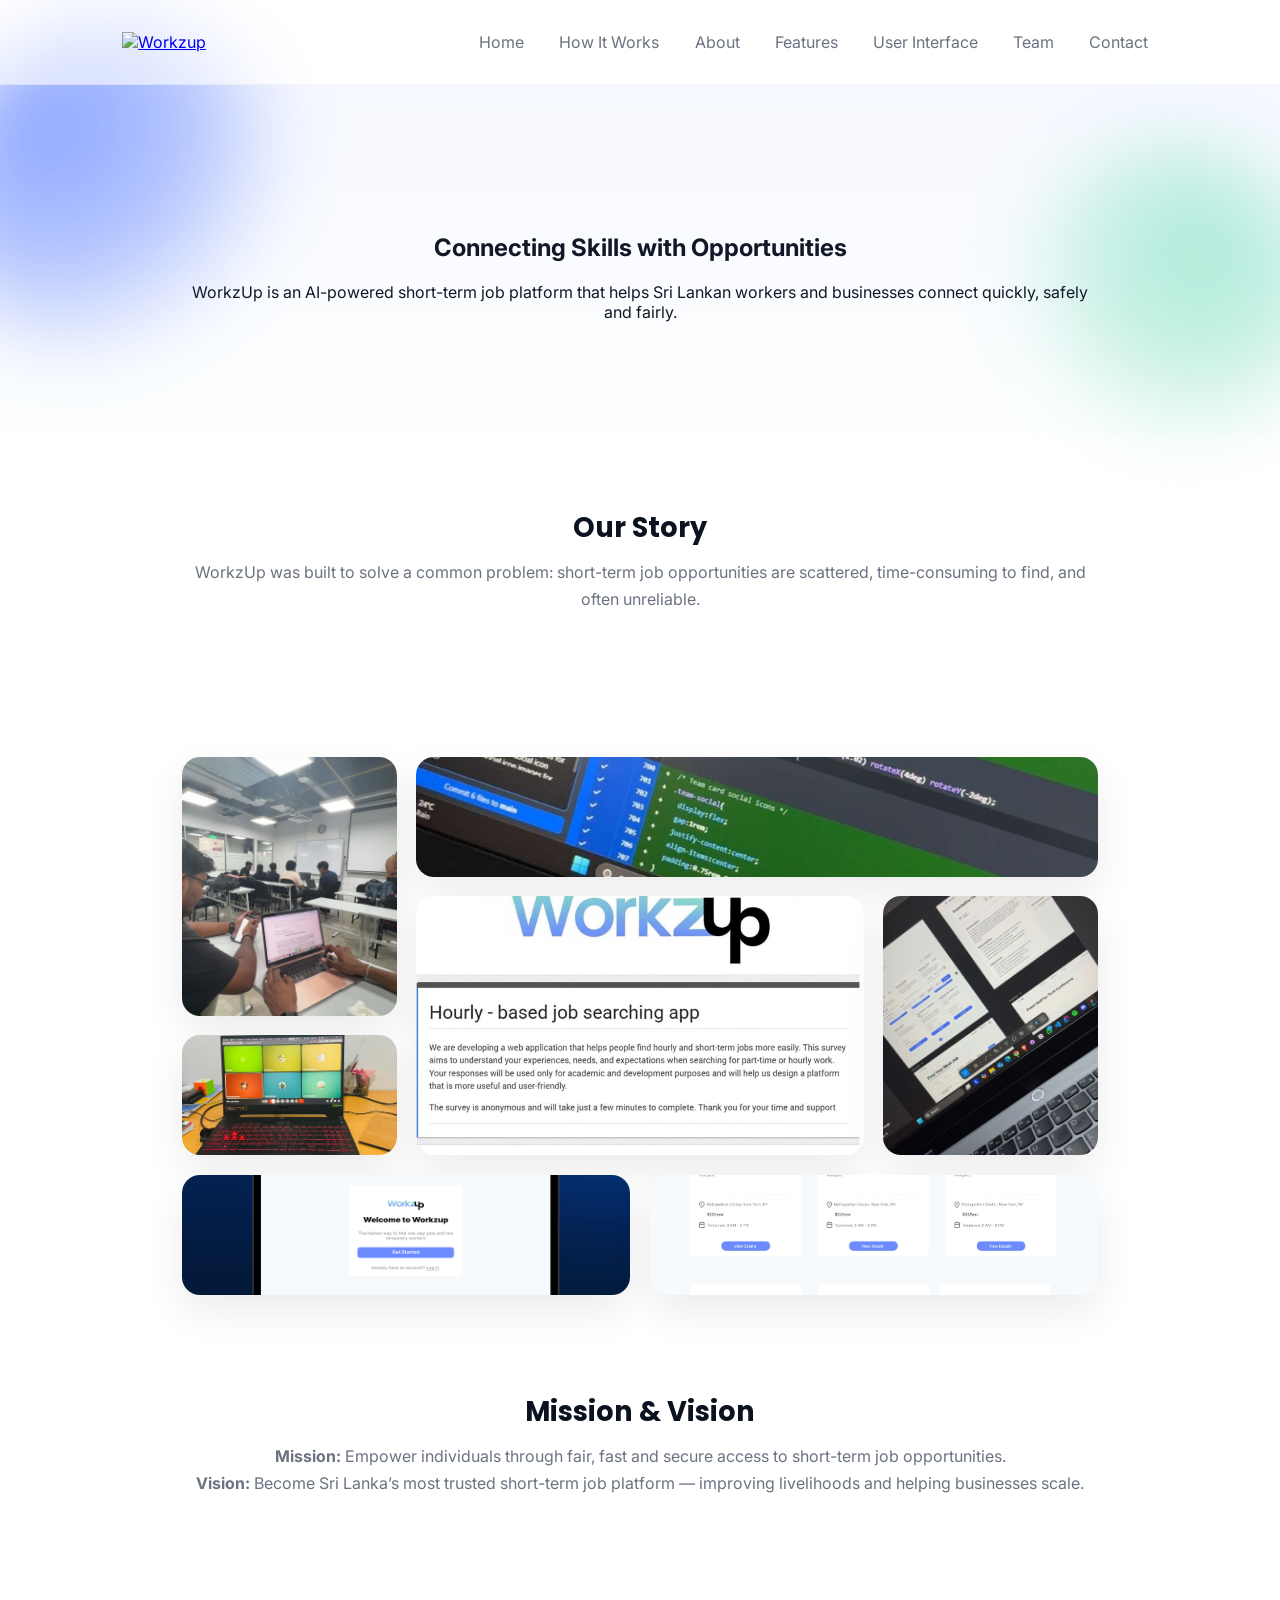
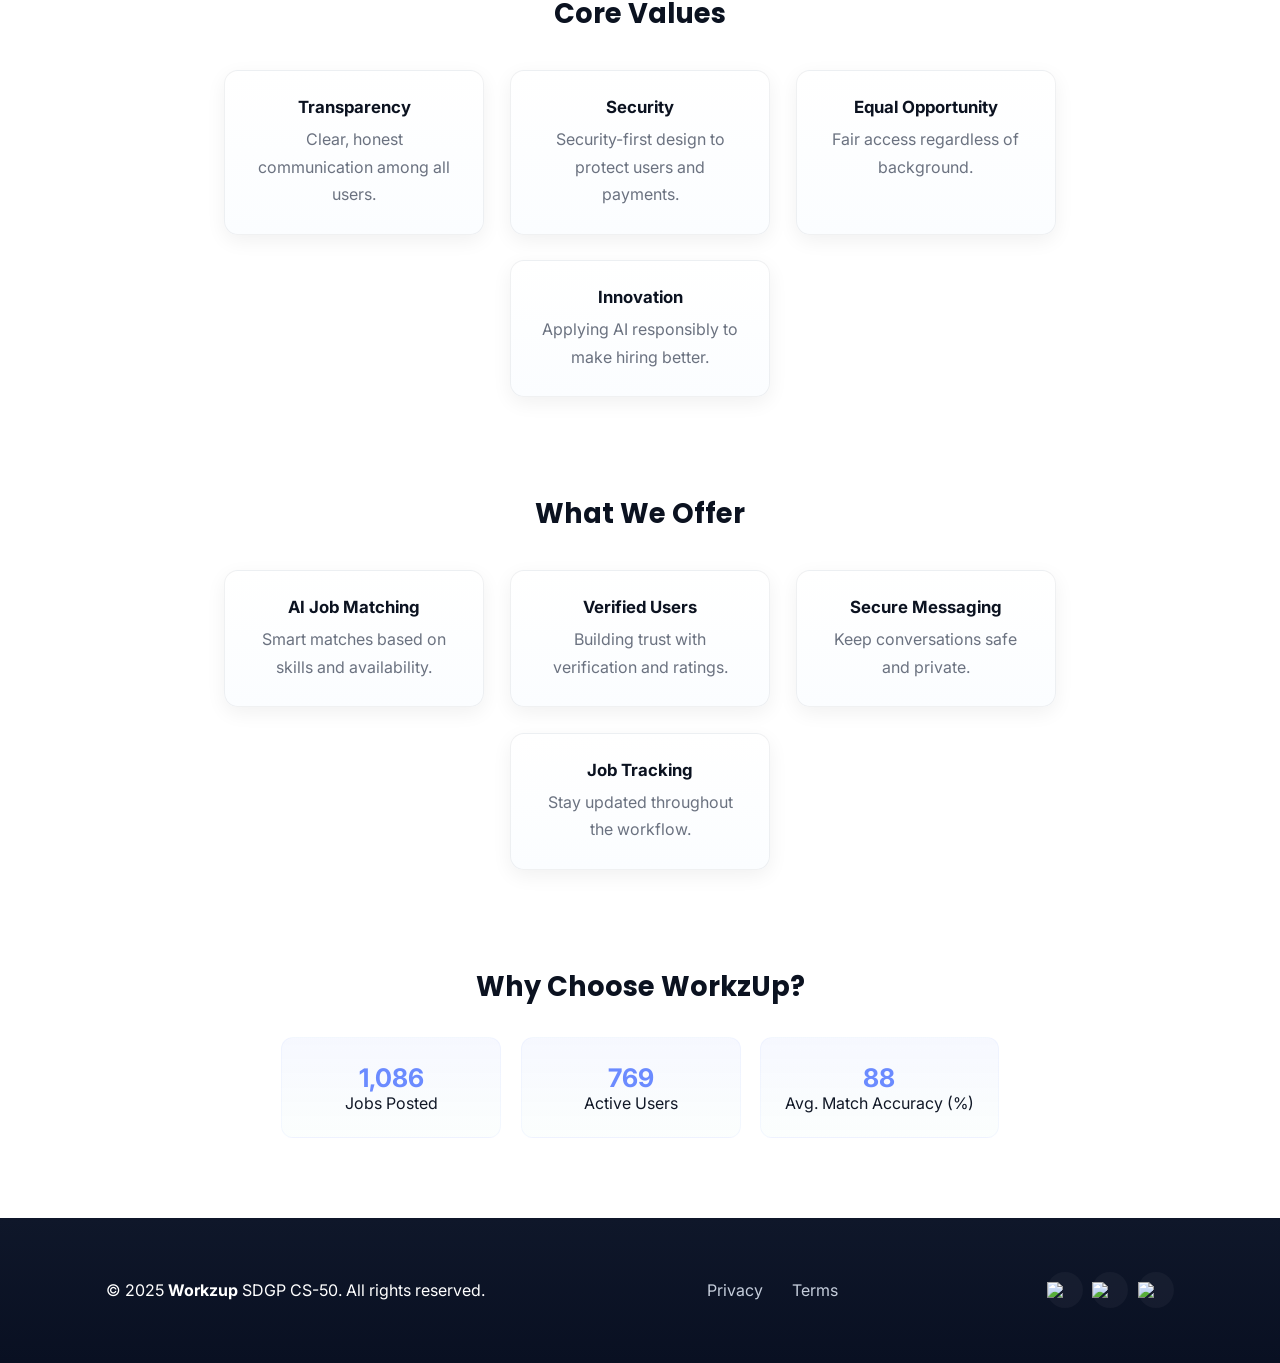
==== commit 288f44d4: "Update about page photo collage and group images Replaced sample images in about.html with new group" ====
--- a/about.html
+++ b/about.html
@@ -154,19 +154,19 @@
     <section class="about-section" style="--delay:0.1s;">
       <div class="photo-collage">
         <!-- Replace with your first About image (tall portrait) -->
-        <div class="photo-box"><img src="Images/sample-1.jpg" alt="About us image 1"></div>
+        <div class="photo-box"><img src="group photos/about 1.jpg" alt="About us image 1"></div>
         <!-- Replace with your second About image (wide group) -->
-        <div class="photo-box"><img src="Images/sample-2.jpg" alt="About us image 2"></div>
+        <div class="photo-box"><img src="group photos/about 3.jpg" alt="About us image 2"></div>
         <!-- Replace with your third About image (main center focus) -->
-        <div class="photo-box"><img src="Images/sample-3.jpg" alt="About us image 3"></div>
+        <div class="photo-box"><img src="group photos/about 2.png" alt="About us image 3"></div>
         <!-- Replace with your fourth About image -->
-        <div class="photo-box"><img src="Images/sample-4.jpg" alt="About us image 4"></div>
+        <div class="photo-box"><img src="group photos/about 4.jpg" alt="About us image 4"></div>
         <!-- Replace with your fifth About image -->
-        <div class="photo-box"><img src="Images/sample-5.jpg" alt="About us image 5"></div>
+        <div class="photo-box"><img src="group photos/About 5.jpg" alt="About us image 5"></div>
         <!-- Optional: replace with your sixth About image -->
-        <div class="photo-box"><img src="Images/sample-6.jpg" alt="About us image 6"></div>
+        <div class="photo-box"><img src="group photos/about 6.png" alt="About us image 6"></div>
         <!-- Optional: replace with your seventh About image -->
-        <div class="photo-box"><img src="Images/sample-7.jpg" alt="About us image 7"></div>
+        <div class="photo-box"><img src="group photos/About 7.jpg" alt="About us image 7"></div>
       </div>
     </section>
 
--- a/styles.css
+++ b/styles.css
@@ -2180,6 +2180,17 @@
     background: var(--card);
   }
 
+  /* Team social icons: clip PNG edges on mobile */
+  .team-social .social-link {
+    border-radius: 999px;
+    overflow: hidden;
+  }
+
+  .team-social .social-link img {
+    border-radius: 999px;
+    object-fit: cover;
+  }
+
   .map-embed iframe {
     height: clamp(220px, 52vw, 280px);
   }
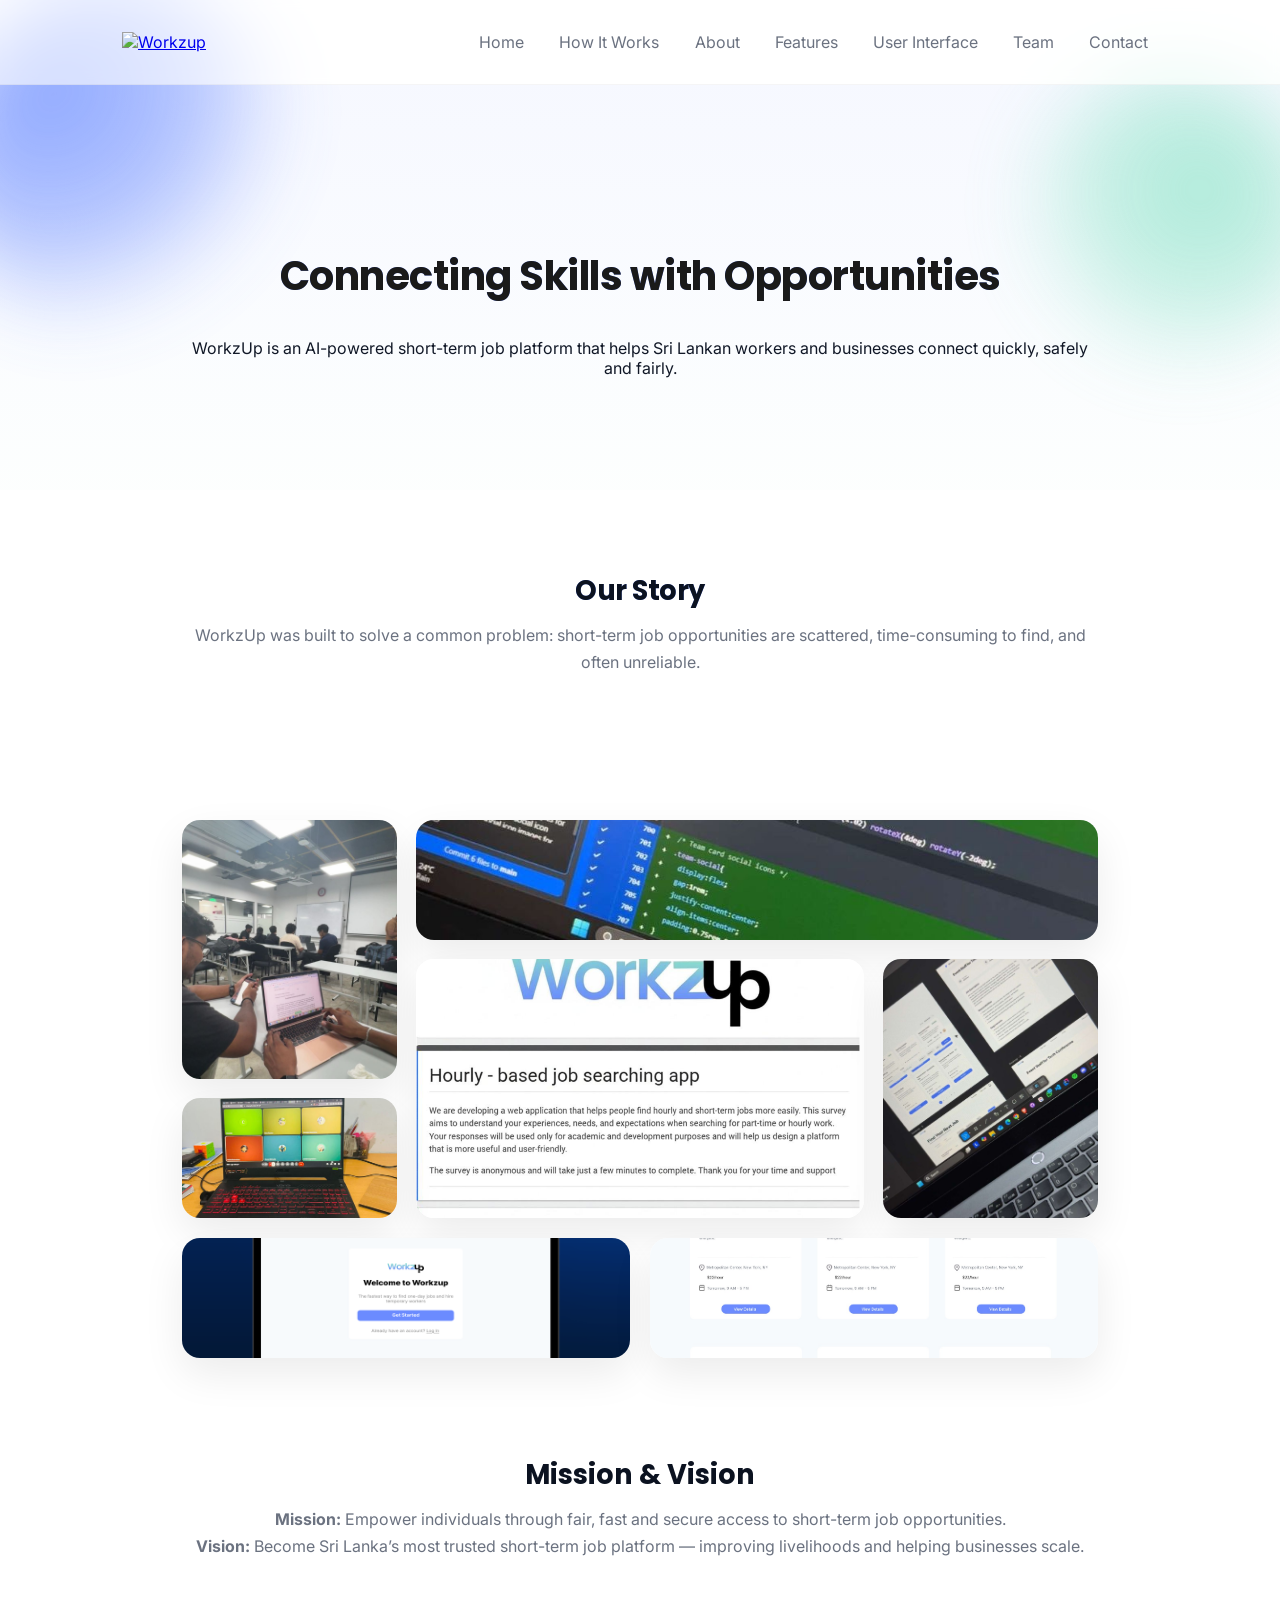
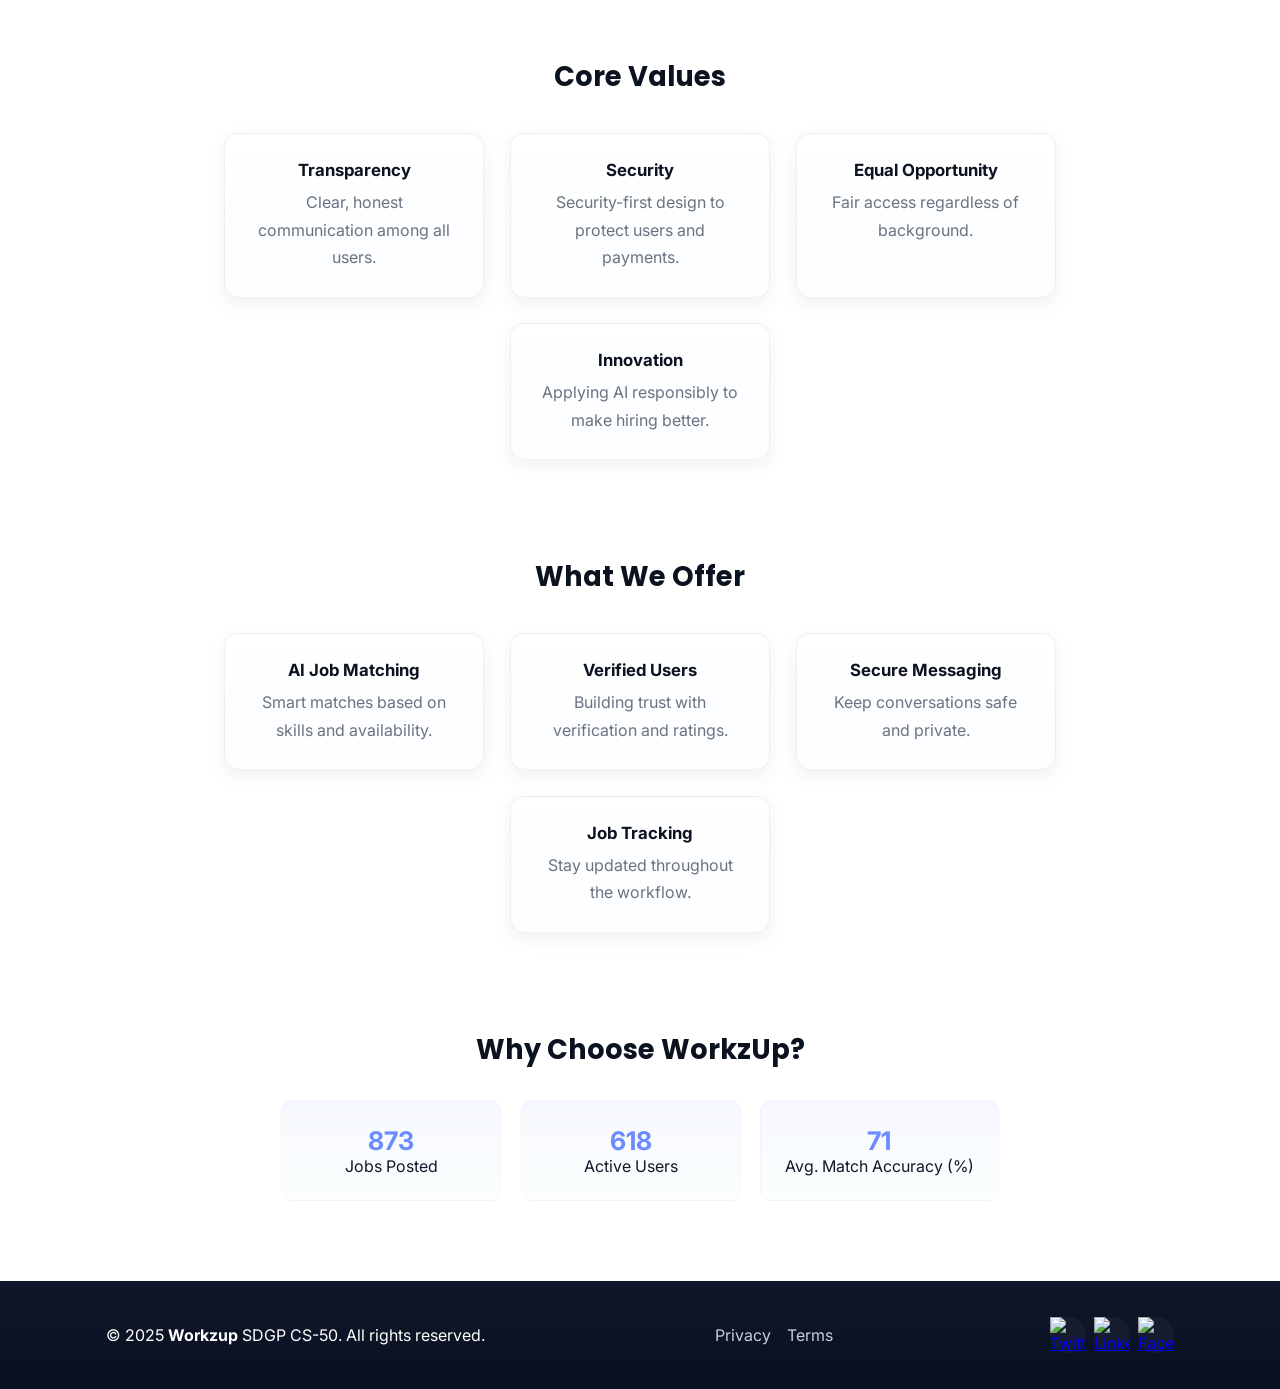
==== commit 8d1799de: "Update the about page" ====
--- a/about.html
+++ b/about.html
@@ -133,16 +133,16 @@
     <div class="blob b3"></div>
 
     <div class="hero-inner container">
-      <h1>Connecting Skills with Opportunities</h1>
+      <h2 class="section-title reveal">Connecting Skills with Opportunities</h2>
       <p>WorkzUp is an AI-powered short-term job platform that helps Sri Lankan workers and businesses connect quickly, safely and fairly.</p>
     </div>
   </section>
 
 
-  <main class="container" style="padding-top:1.6rem;">
-
-    <section class="about-section" style="--delay:0.05s;">
-      <h2>Our Story</h2>
+  <main class="container">
+
+    <section class="about-section delay-05">
+      <h2 class="section-title reveal">Our Story</h2>
       <p>WorkzUp was built to solve a common problem: short-term job opportunities are scattered, time-consuming to find, and often unreliable.</p>
     </section>
 
@@ -219,19 +219,25 @@
   </main>
 
 
-  <footer class="site-footer" style="padding:2.4rem 0;">
-    <div class="container footer-inner" style="display:flex; align-items:center; justify-content:space-between; gap:1rem; flex-wrap:wrap;">
-      <p style="margin:0;">© 2025 <strong>Workzup</strong> SDGP CS-50. All rights reserved.</p>
-
-      <nav style="display:flex; gap:1rem;">
+  <footer class="site-footer">
+    <div class="container footer-inner">
+      <p>© 2025 <strong>Workzup</strong> SDGP CS-50. All rights reserved.</p>
+      <nav>
         <a href="privacy.html">Privacy</a>
         <a href="terms.html">Terms</a>
       </nav>
-
-      <div class="social" style="display:flex; gap:0.6rem; align-items:center;">
-        <a href="#"><img src="Icons/twitterL.png" width="36"></a>
-        <a href="#"><img src="Icons/linkedinL.png" width="36"></a>
-        <a href="#"><img src="Icons/instagramL.png" width="36"></a>
+      <div class="social">
+        <a href="https://twitter.com/" target="_blank" rel="noopener" aria-label="Twitter">
+          <img src="Icons\twitterL.png" alt="Twitter" class="social-icon" width="36px"; height="36px"/>
+        </a>
+
+        <a href="https://www.linkedin.com/"target="_blank"rel="noopener"aria-label="LinkedIn">
+          <img src="Icons\linkedinL.png"alt="LinkedIn"class="social-icon"width="36px";height="36px"/>
+        </a>
+
+        <a href="https://www.instagram.com/workzup.lk/"target="_blank"rel="noopener"aria-label="Facebook">
+          <img src="Icons\instagramL.png" alt="Facebook" class="social-icon" width="36px"; height="36px"/>
+        </a>
       </div>
     </div>
   </footer>
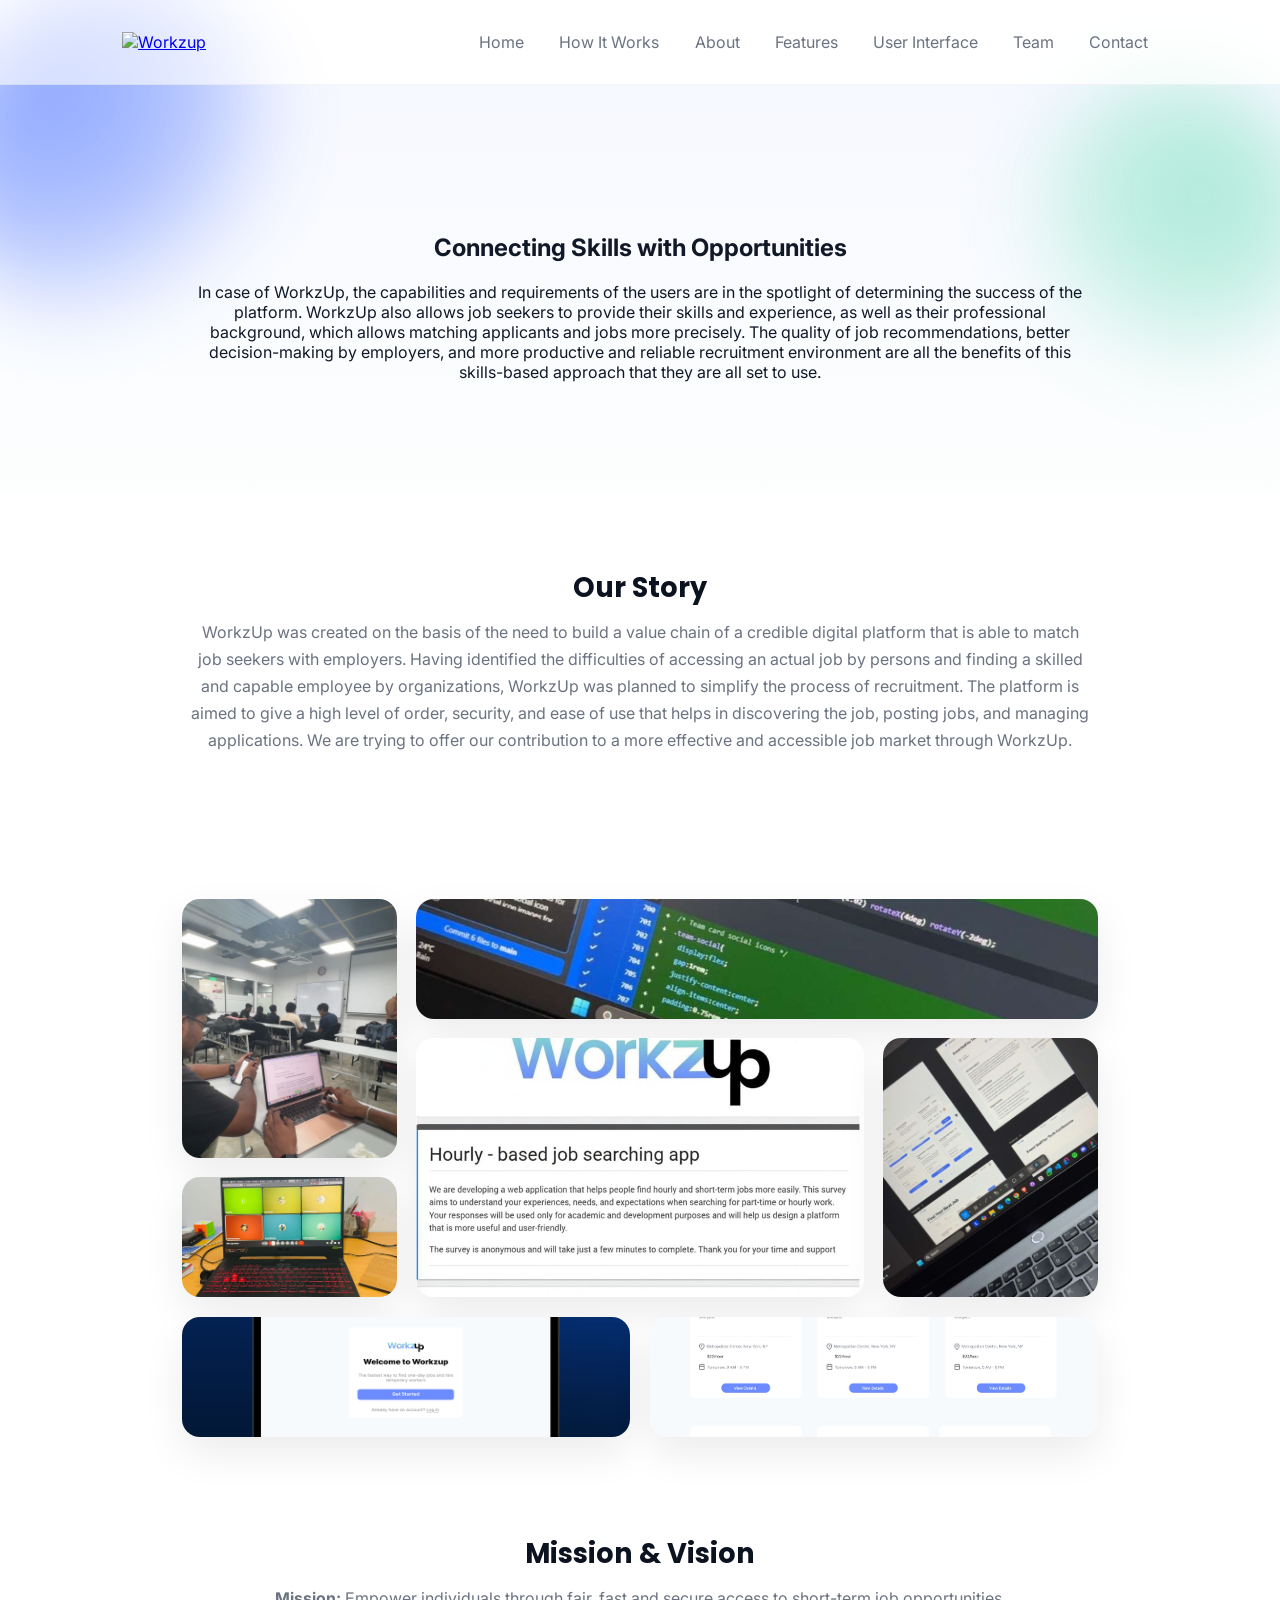
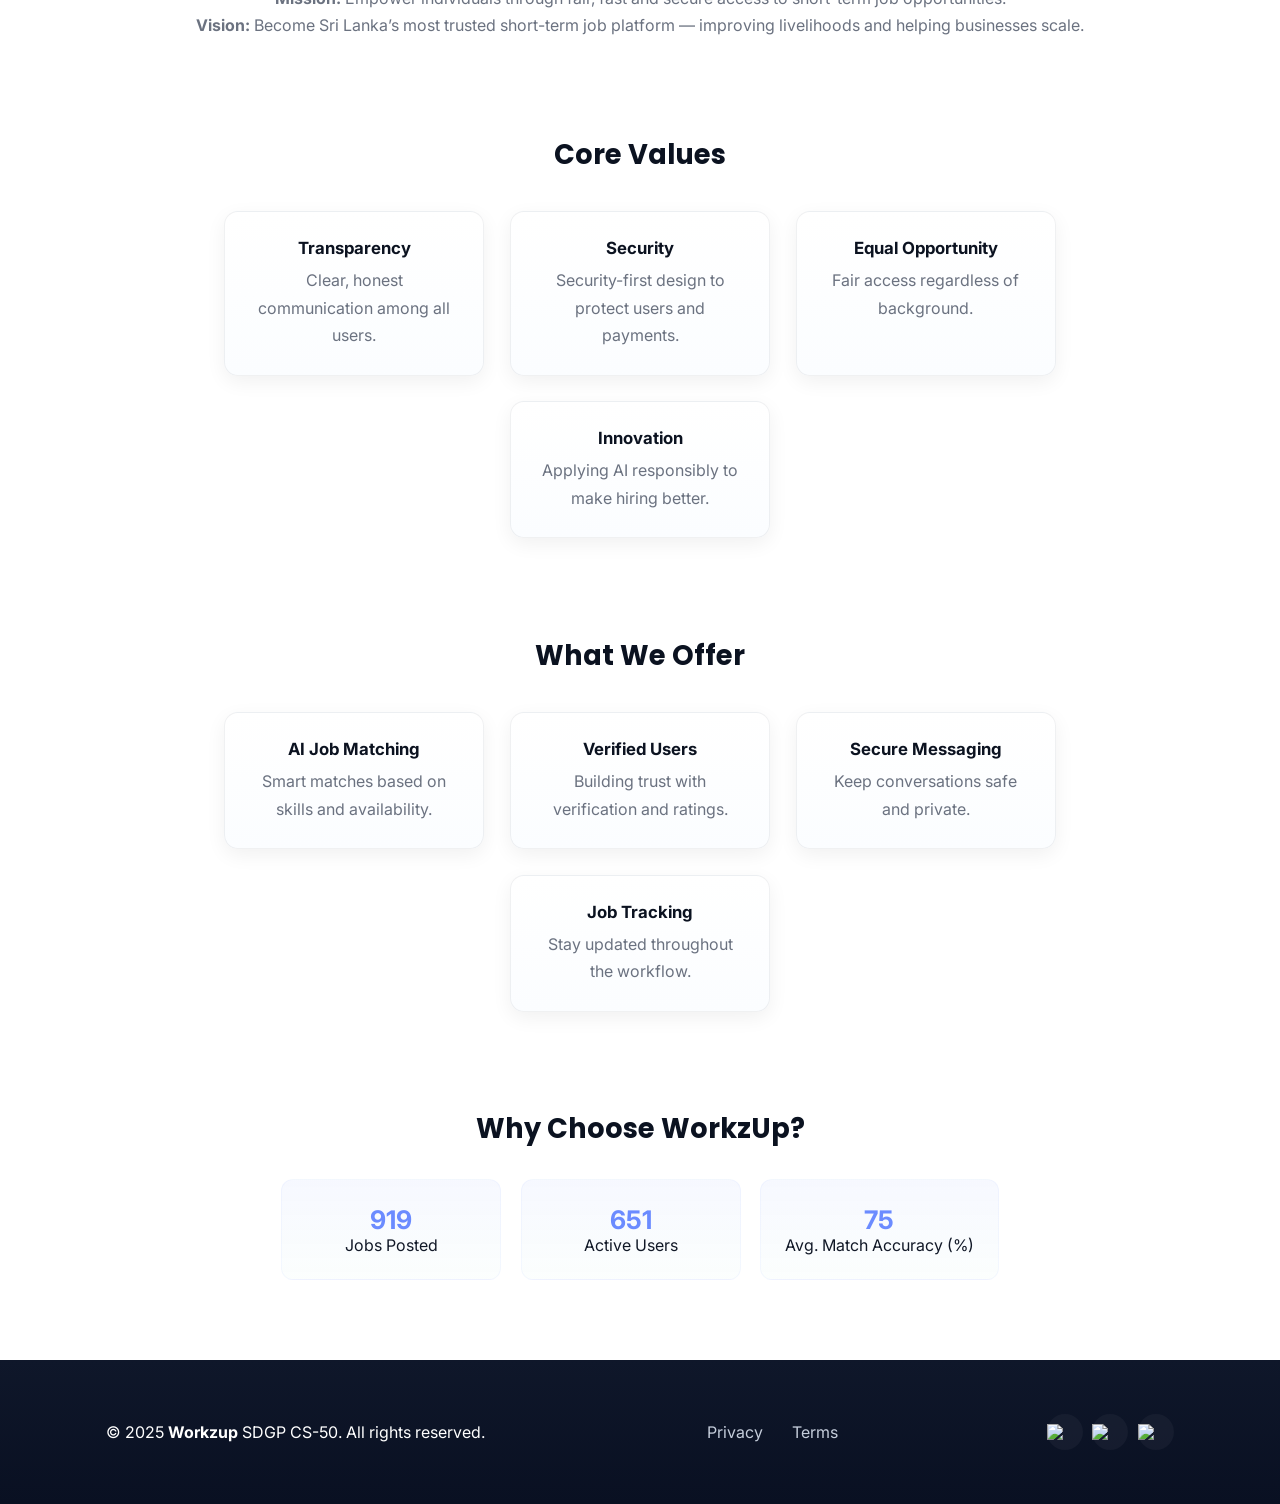
==== commit 1087aaa0: "Update navigation and social links in about.html Changed 'How It Works' nav link to reference home.h" ====
--- a/about.html
+++ b/about.html
@@ -115,7 +115,7 @@
         <nav class="site-nav">
           <ul>
             <li><a href="home.html">Home</a></li>
-            <li><a href="#how">How It Works</a></li>
+            <li><a href="home.html#how">How It Works</a></li>
             <li><a href="about.html">About</a></li>
             <li><a href="features.html">Features</a></li>
             <li><a href="screenshots.html">User Interface</a></li>
@@ -133,17 +133,24 @@
     <div class="blob b3"></div>
 
     <div class="hero-inner container">
-      <h2 class="section-title reveal">Connecting Skills with Opportunities</h2>
-      <p>WorkzUp is an AI-powered short-term job platform that helps Sri Lankan workers and businesses connect quickly, safely and fairly.</p>
+      <h1>Connecting Skills with Opportunities</h1>
+      <p>In case of WorkzUp, the capabilities and requirements of the users are in the spotlight of determining the success of the platform. 
+        WorkzUp also allows job seekers to provide their skills and experience, as well as their professional background, which allows matching applicants and jobs more precisely. The quality of job recommendations,
+         better decision-making by employers, and more productive and reliable recruitment environment are all the benefits of this skills-based approach that they are all set to use.</p>
     </div>
   </section>
 
 
-  <main class="container">
-
-    <section class="about-section delay-05">
-      <h2 class="section-title reveal">Our Story</h2>
-      <p>WorkzUp was built to solve a common problem: short-term job opportunities are scattered, time-consuming to find, and often unreliable.</p>
+  <main class="container" style="padding-top:1.6rem;">
+
+    <section class="about-section" style="--delay:0.05s;">
+      <h2>Our Story</h2>
+      <p>WorkzUp was created on the basis of the need to build a value chain of a credible digital platform that is able to match job seekers with employers.
+         Having identified the difficulties of accessing an actual job by persons and finding a skilled and capable employee by organizations, WorkzUp was planned to simplify the process of recruitment. 
+         The platform is aimed to give a high level of order, security, and ease of use that helps in discovering the job, posting jobs, and managing applications. 
+         We are trying to offer our contribution to a more effective and accessible job market through WorkzUp.
+
+      </p>
     </section>
 
     <!-- ★★★ ABOUT US PHOTO COLLAGE ★★★
@@ -219,25 +226,19 @@
   </main>
 
 
-  <footer class="site-footer">
-    <div class="container footer-inner">
-      <p>© 2025 <strong>Workzup</strong> SDGP CS-50. All rights reserved.</p>
-      <nav>
+  <footer class="site-footer" style="padding:2.4rem 0;">
+    <div class="container footer-inner" style="display:flex; align-items:center; justify-content:space-between; gap:1rem; flex-wrap:wrap;">
+      <p style="margin:0;">© 2025 <strong>Workzup</strong> SDGP CS-50. All rights reserved.</p>
+
+      <nav style="display:flex; gap:1rem;">
         <a href="privacy.html">Privacy</a>
         <a href="terms.html">Terms</a>
       </nav>
-      <div class="social">
-        <a href="https://twitter.com/" target="_blank" rel="noopener" aria-label="Twitter">
-          <img src="Icons\twitterL.png" alt="Twitter" class="social-icon" width="36px"; height="36px"/>
-        </a>
-
-        <a href="https://www.linkedin.com/"target="_blank"rel="noopener"aria-label="LinkedIn">
-          <img src="Icons\linkedinL.png"alt="LinkedIn"class="social-icon"width="36px";height="36px"/>
-        </a>
-
-        <a href="https://www.instagram.com/workzup.lk/"target="_blank"rel="noopener"aria-label="Facebook">
-          <img src="Icons\instagramL.png" alt="Facebook" class="social-icon" width="36px"; height="36px"/>
-        </a>
+
+      <div class="social" style="display:flex; gap:0.6rem; align-items:center;">
+        <a href="https://twitter.com/"><img src="Icons/twitterL.png" width="36"></a>
+        <a href="https://www.linkedin.com/"><img src="Icons/linkedinL.png" width="36"></a>
+        <a href="https://www.instagram.com/"><img src="Icons/instagramL.png" width="36"></a>
       </div>
     </div>
   </footer>
--- a/styles.css
+++ b/styles.css
@@ -119,6 +119,30 @@
   left: 0;
   right: 0;
   width: 100%;
+}
+
+.ui-video-page .site-header {
+  position: fixed;
+  top: 0;
+  left: 0;
+  right: 0;
+  width: 100%;
+}
+
+.ui-video-page .site-header.transparent .site-nav a {
+  color: rgb(162, 181, 194);
+}
+
+.ui-video-page .site-header.transparent .site-nav a:hover {
+  color: #ffffff;
+  background: rgba(255, 255, 255, 0.20);
+  backdrop-filter: blur(6px);
+}
+
+.ui-video-page .site-header.transparent .site-nav a.active {
+  color: #ffffff;
+  background: rgba(255, 255, 255, 0.28);
+  border-radius: 8px;
 }
 .home-page .site-header.transparent .site-nav a {
     color: rgb(162, 181, 194) ;   
@@ -661,13 +685,18 @@
 .feature-icon {
   width: 50px;         
   height: 50px;
-  margin-bottom: 12px;  
+  display: flex;
+  align-items: center;
+  justify-content: center;
+  margin: 0 auto 12px;
+
 }
 .feature-icon img {
   width: 100%;
   height: 100%;
   object-fit: contain;
   display: block;
+  margin: auto;
 }
 
 @media (max-width:980px){
@@ -679,6 +708,115 @@
 }
 @media (max-width:560px){
   .features-grid{grid-template-columns:1fr}
+}
+
+/* UI Cards (screenshots page): image left, text right */
+.ui-cards-section .section-sub {
+  text-align: center;
+}
+
+/* UI cards: keep cards static (no hover lift) */
+.ui-cards-section .card,
+.ui-cards-section .card:hover {
+  transform: none !important;
+}
+
+/* UI Showcase (screenshots page): single image + descriptions */
+.ui-showcase {
+  display: grid;
+  grid-template-columns: 320px 1fr;
+  gap: 22px;
+  align-items: start;
+  margin-top: 18px;
+}
+
+.ui-showcase-img {
+  width: 100%;
+  height: auto;
+  aspect-ratio: 9 / 16;
+  object-fit: cover;
+  border-radius: 12px;
+  display: block;
+  box-shadow: 0 10px 30px rgba(2, 6, 23, 0.06);
+}
+
+.ui-showcase-body {
+  display: flex;
+  flex-direction: column;
+  gap: 14px;
+}
+
+.ui-point h3 {
+  margin: 0 0 6px;
+}
+
+.ui-point p {
+  margin: 0;
+}
+
+@media (max-width: 900px) {
+  .ui-showcase { grid-template-columns: 260px 1fr; }
+}
+
+@media (max-width: 700px) {
+  .ui-showcase { grid-template-columns: 1fr; }
+  .ui-showcase-img { max-width: 360px; margin: 0 auto; }
+  .ui-showcase-body { text-align: center; }
+}
+
+.ui-cards-section .ui-list {
+  display: flex;
+  flex-direction: column;
+  gap: 4px;
+  margin-top: 8px;
+}
+
+.ui-cards-section .ui-item {
+  display: grid;
+  grid-template-columns: clamp(320px, 38vw, 520px) 1fr;
+  gap: 8px;
+  align-items: center;
+}
+
+.ui-cards-section .ui-item-img {
+  width: 100%;
+  height: auto;
+  aspect-ratio: 9 / 16;
+  object-fit: contain;
+  max-height: 480px;
+  border-radius: 0;
+  display: block;
+  box-shadow: none;
+}
+
+.ui-cards-section .ui-item-body h3 {
+  margin: 0 0 4px;
+}
+
+.ui-cards-section .ui-item-body p {
+  margin: 0;
+  line-height: 1.35;
+}
+
+@media (max-width: 980px) {
+  .ui-cards-section .ui-item {
+    grid-template-columns: clamp(280px, 48vw, 420px) 1fr;
+  }
+}
+
+@media (max-width: 700px) {
+  .ui-cards-section .ui-item {
+    grid-template-columns: 1fr;
+  }
+
+  .ui-cards-section .ui-item-img {
+    max-width: 520px;
+    margin: 0 auto;
+  }
+
+  .ui-cards-section .ui-item-body {
+    text-align: center;
+  }
 }
 
 .steps-grid {
@@ -699,12 +837,12 @@
   border-radius: 12px;
   border: 1px solid rgba(15, 23, 36, 0.03);
   box-shadow: 0 6px 18px rgba(15, 23, 42, 0.06);
-  text-align: left;
+  text-align:center;
   aspect-ratio: 1 / 1;
   display: flex;
   flex-direction: column;
   justify-content: center;
-  align-items: flex-start;
+  align-items: center;
   transition:
     transform 0.25s ease,
     box-shadow 0.25s ease,
@@ -728,7 +866,7 @@
   justify-content: center;
   color: white;
   font-weight: 800;
-  margin-bottom: 8px;
+  margin-bottom: 10px;
   box-shadow: 0 6px 16px rgba(107, 139, 255, 0.35);
   transition: transform 0.25s ease, box-shadow 0.25s ease;
 }
@@ -1020,6 +1158,82 @@
 .screenshot:hover {
   transform: scale(1.035) translateY(-6px);
   box-shadow: 0 16px 36px rgba(2, 6, 23, 0.08);
+}
+
+/* User Interface (screenshots page): Full-page video */
+.ui-video-full {
+  padding: 0;
+}
+
+.ui-video-wrap {
+  position: relative;
+  width: 100%;
+  height: 100vh;
+  overflow: hidden;
+}
+
+.ui-full-video {
+  position: absolute;
+  inset: 0;
+  width: 100%;
+  height: 100%;
+  display: block;
+  object-fit: cover;
+  background: var(--bg);
+}
+
+.video-sound-toggle {
+  position: absolute;
+  right: 1.25rem;
+  bottom: 1.25rem;
+  z-index: 4;
+  appearance: none;
+  -webkit-tap-highlight-color: transparent;
+  background: rgba(255, 255, 255, 0.72);
+  border: 1px solid rgba(15, 23, 42, 0.10);
+  border-radius: 14px;
+  width: 46px;
+  height: 46px;
+  padding: 0;
+  display: flex;
+  align-items: center;
+  justify-content: center;
+  cursor: pointer;
+  color: #0f172a;
+  box-shadow: 0 10px 26px rgba(2, 6, 23, 0.08);
+  transition: transform 0.18s ease, box-shadow 0.18s ease, background 0.18s ease, border-color 0.18s ease;
+}
+
+.video-sound-toggle:hover {
+  transform: translateY(-1px);
+  border-color: rgba(107, 140, 255, 0.28);
+  box-shadow: 0 14px 34px rgba(2, 6, 23, 0.10);
+}
+
+.video-sound-toggle:active {
+  transform: translateY(0);
+  box-shadow: 0 10px 26px rgba(2, 6, 23, 0.08);
+}
+
+.video-sound-toggle:focus-visible {
+  outline: none;
+  box-shadow:
+    0 10px 26px rgba(2, 6, 23, 0.10),
+    0 0 0 4px rgba(107, 140, 255, 0.22);
+}
+
+.video-sound-toggle svg {
+  width: 24px;
+  height: 24px;
+  display: block;
+}
+
+.video-sound-toggle[data-muted="true"] .icon-unmuted {
+  display: none;
+}
+
+.video-sound-toggle[data-muted="false"] .icon-muted {
+  display: none;
 }
 
 /* ------------------------------------------------------------
@@ -1886,7 +2100,18 @@
           <div class="blob b2"></div>
           
         */
-
+.feature-card,
+.routine-card,
+.main-feature-card,
+.barrier-card {
+  text-align: center;
+}
+
+.feature-icon {
+  display: flex;
+  justify-content: center;
+  align-items: center;
+}
 
 /* ============================================================
    MOBILE & TABLET RESPONSIVE OVERRIDES (<= 768px)
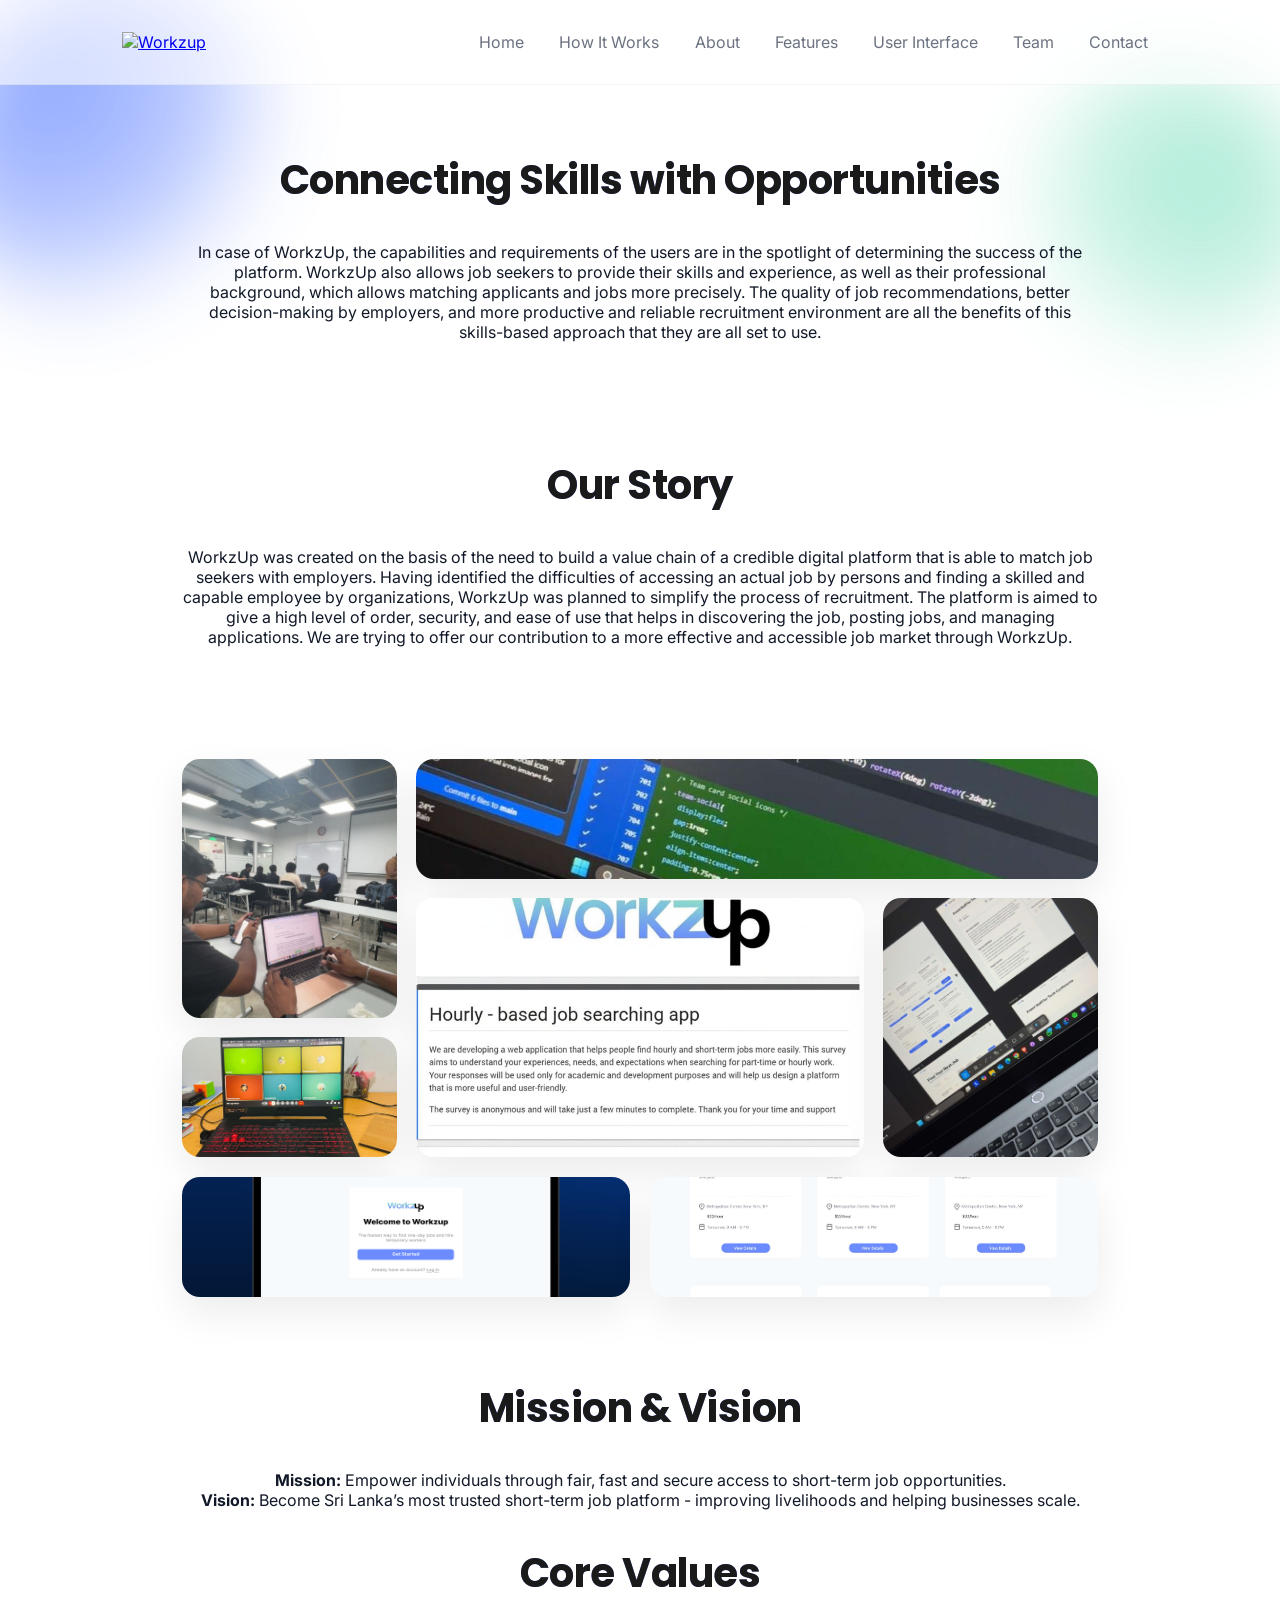
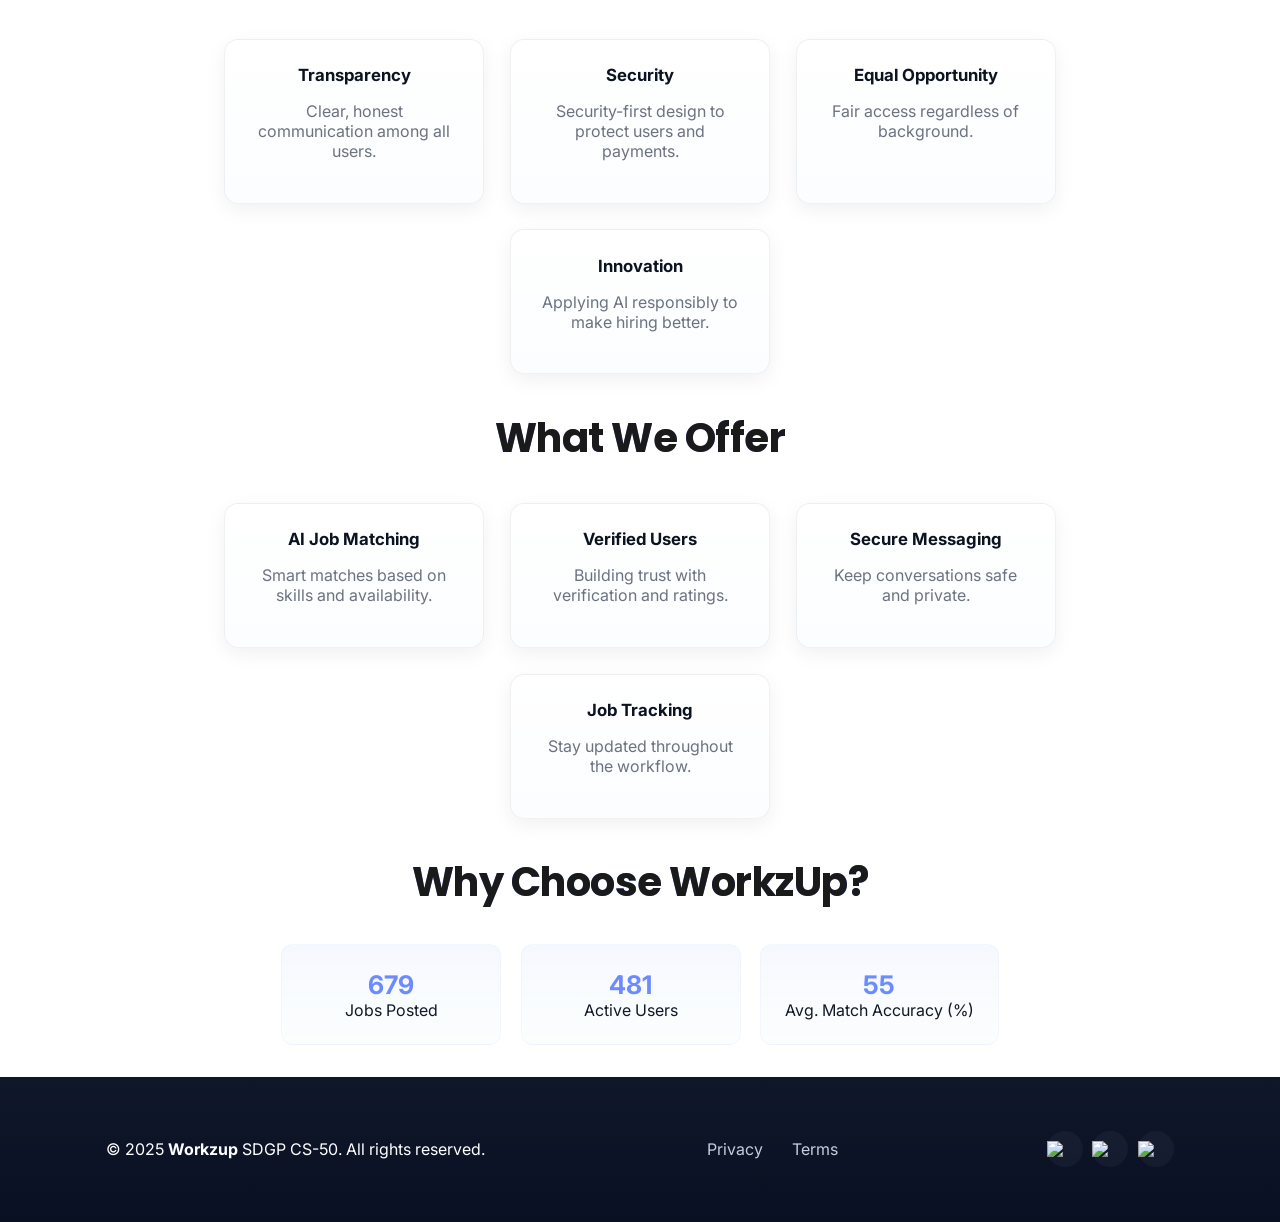
==== commit ef9e752a: "Refactor about page section structure and styles Updated about.html to use consistent class names an" ====
--- a/about.html
+++ b/about.html
@@ -133,18 +133,18 @@
     <div class="blob b3"></div>
 
     <div class="hero-inner container">
-      <h1>Connecting Skills with Opportunities</h1>
-      <p>In case of WorkzUp, the capabilities and requirements of the users are in the spotlight of determining the success of the platform. 
+      <h1 class="section-title">Connecting Skills with Opportunities</h1>
+      <p >In case of WorkzUp, the capabilities and requirements of the users are in the spotlight of determining the success of the platform. 
         WorkzUp also allows job seekers to provide their skills and experience, as well as their professional background, which allows matching applicants and jobs more precisely. The quality of job recommendations,
          better decision-making by employers, and more productive and reliable recruitment environment are all the benefits of this skills-based approach that they are all set to use.</p>
     </div>
   </section>
 
 
-  <main class="container" style="padding-top:1.6rem;">
-
-    <section class="about-section" style="--delay:0.05s;">
-      <h2>Our Story</h2>
+  <main class="container">
+
+    <section class="about-hero">
+      <h2 class="section-title reveal">Our Story</h2>
       <p>WorkzUp was created on the basis of the need to build a value chain of a credible digital platform that is able to match job seekers with employers.
          Having identified the difficulties of accessing an actual job by persons and finding a skilled and capable employee by organizations, WorkzUp was planned to simplify the process of recruitment. 
          The platform is aimed to give a high level of order, security, and ease of use that helps in discovering the job, posting jobs, and managing applications. 
@@ -177,13 +177,13 @@
       </div>
     </section>
 
-    <section class="about-section" style="--delay:0.12s;">
-      <h2>Mission & Vision</h2>
-      <p><strong>Mission:</strong> Empower individuals through fair, fast and secure access to short-term job opportunities.<br><strong>Vision:</strong> Become Sri Lanka’s most trusted short-term job platform — improving livelihoods and helping businesses scale.</p>
-    </section>
-
-    <section class="about-section" style="--delay:0.18s;">
-      <h2>Core Values</h2>
+    <section class="about-hero" style="--delay:0.12s;">
+      <h2 class="section-title">Mission & Vision</h2>
+      <p><strong>Mission:</strong> Empower individuals through fair, fast and secure access to short-term job opportunities.<br><strong>Vision:</strong> Become Sri Lanka’s most trusted short-term job platform - improving livelihoods and helping businesses scale.</p>
+    </section>
+
+    <section class="about-hero" style="--delay:0.18s;">
+      <h2 class="section-title">Core Values</h2>
       <div class="about-grid">
         <div class="about-card"><h3>Transparency</h3><p>Clear, honest communication among all users.</p></div>
         <div class="about-card"><h3>Security</h3><p>Security-first design to protect users and payments.</p></div>
@@ -192,8 +192,8 @@
       </div>
     </section>
 
-    <section class="about-section" style="--delay:0.24s;">
-      <h2>What We Offer</h2>
+    <section class="about-hero" style="--delay:0.24s;">
+      <h2 class="section-title">What We Offer</h2>
       <div class="about-grid">
         <div class="about-card"><h3>AI Job Matching</h3><p>Smart matches based on skills and availability.</p></div>
         <div class="about-card"><h3>Verified Users</h3><p>Building trust with verification and ratings.</p></div>
@@ -202,8 +202,8 @@
       </div>
     </section>
 
-    <section class="about-section" style="--delay:0.30s;">
-      <h2>Why Choose WorkzUp?</h2>
+    <section class="about-hero" style="--delay:0.30s;">
+      <h2 class="section-title">Why Choose WorkzUp?</h2>
 
       <div class="why-grid">
         <div class="why-card">
--- a/styles.css
+++ b/styles.css
@@ -1601,9 +1601,7 @@
   .about-hero {
     position: relative;
     overflow: visible;
-    padding: 6rem 0 4rem;
     text-align:center;
-    background: linear-gradient(180deg, rgba(107,140,255,0.06), rgba(139,227,199,0.02));
   }
 
   .hero-inner { position: relative; z-index: 5; margin: 0 auto; max-width: 960px; }
@@ -1614,7 +1612,8 @@
     transform: translateY(22px);
     animation: heroFadeUp 1.2s ease-out forwards;
   }
-  .about-hero p { animation-delay: .25s; }
+  .about-hero p
+  { animation-delay: .25s; }
 
   @keyframes heroFadeUp {
     to { opacity: 1; transform: translateY(0); }
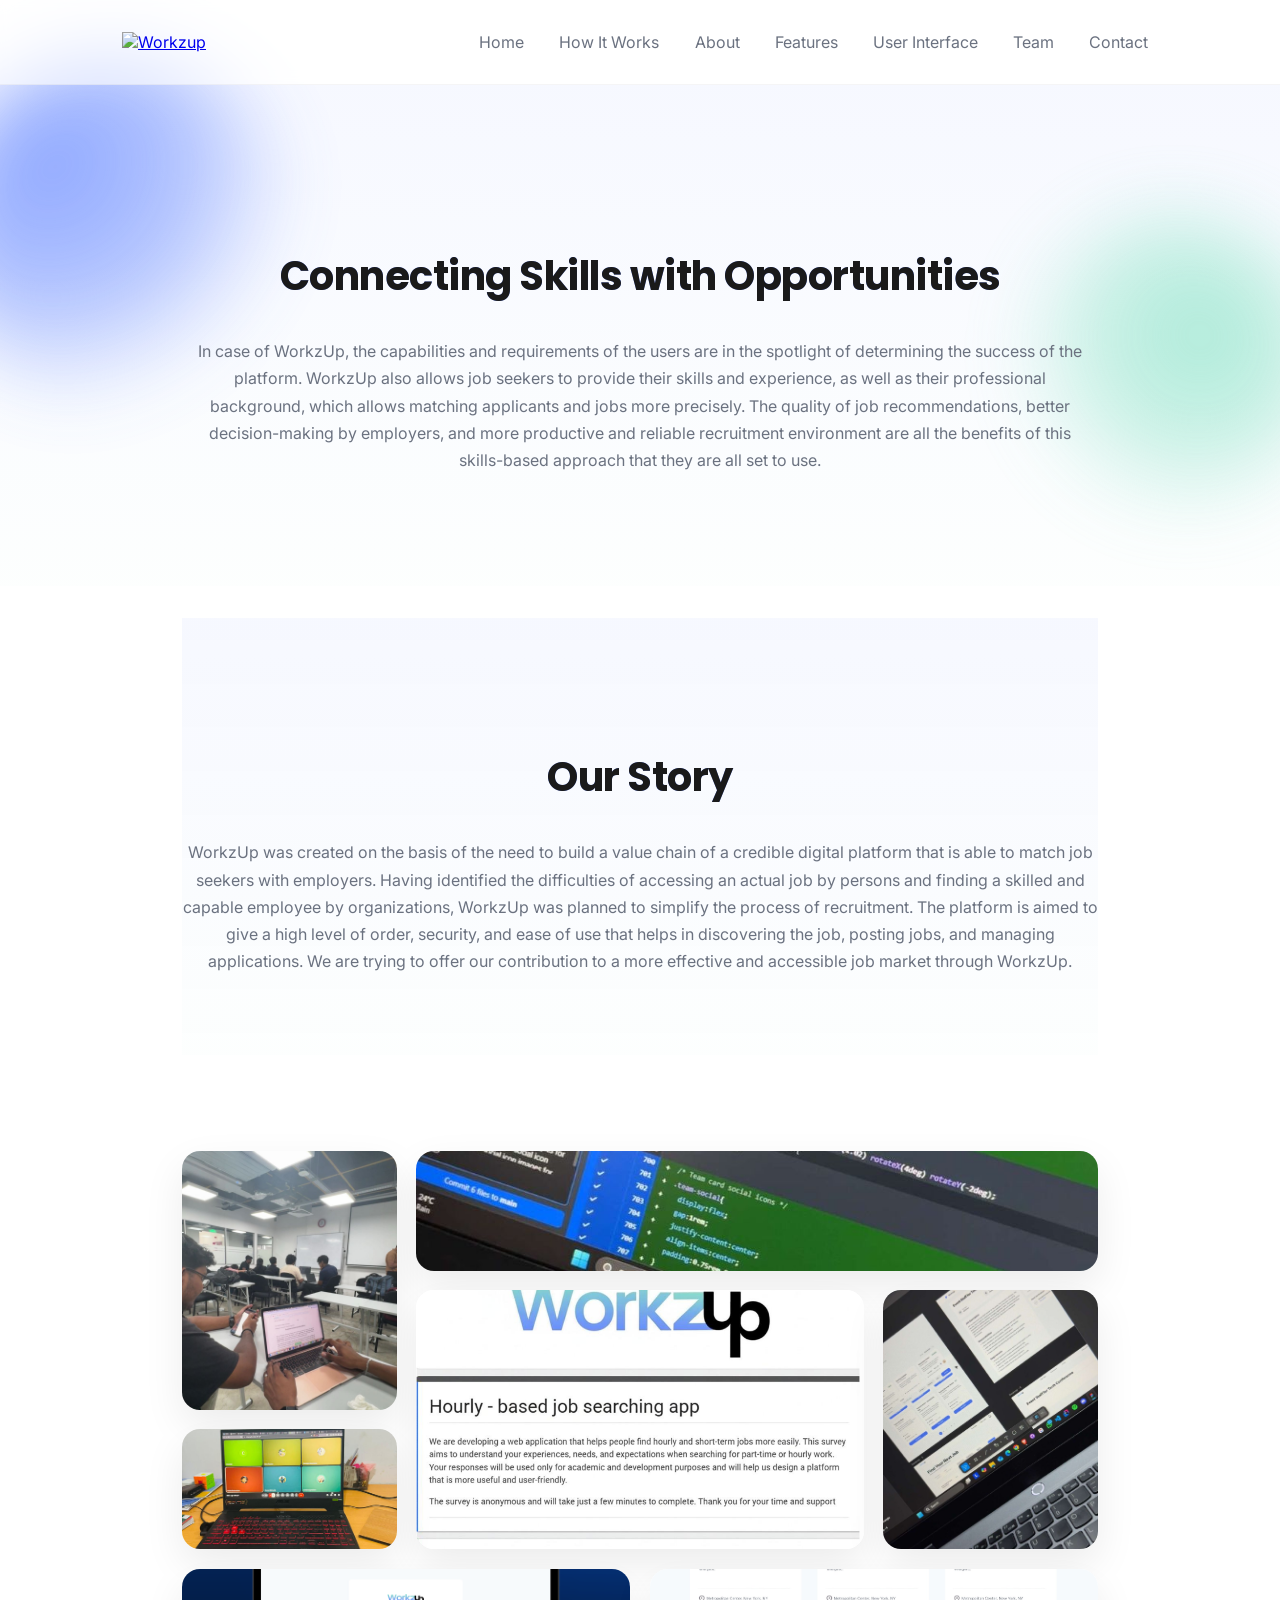
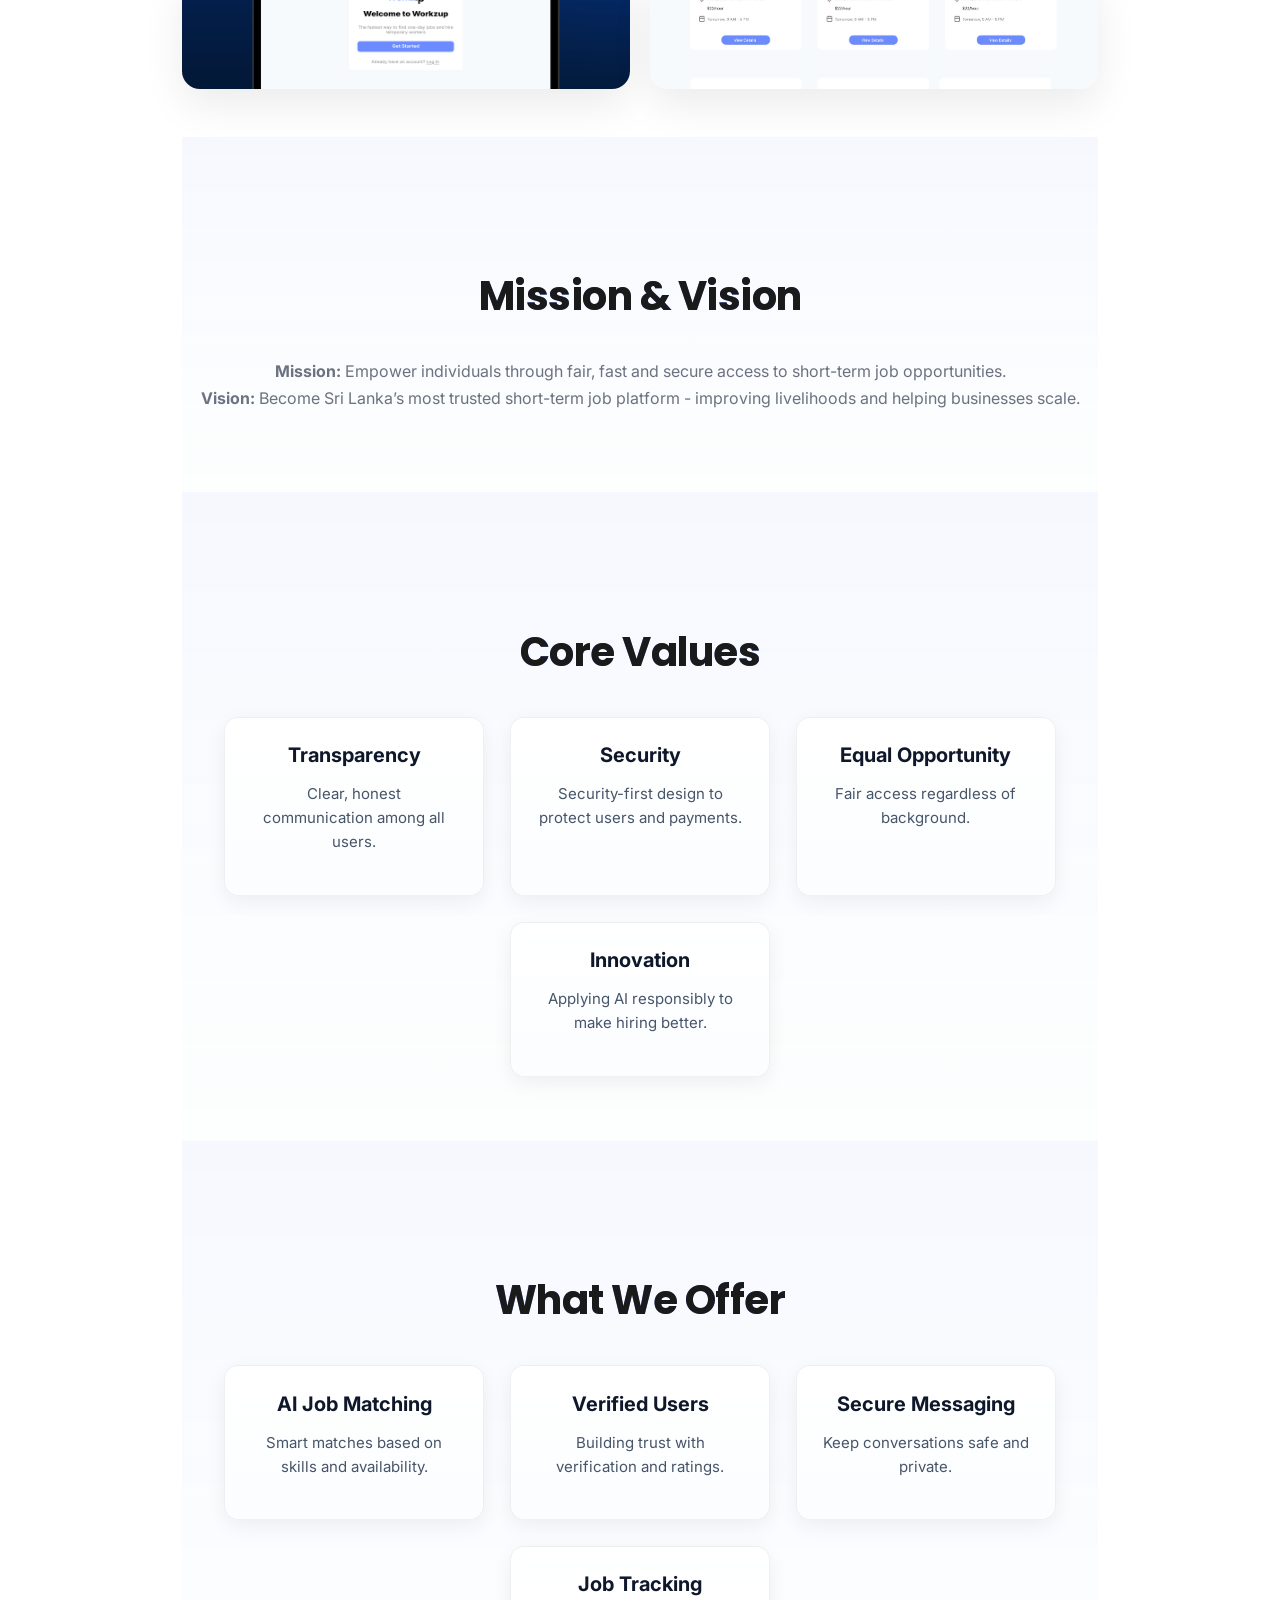
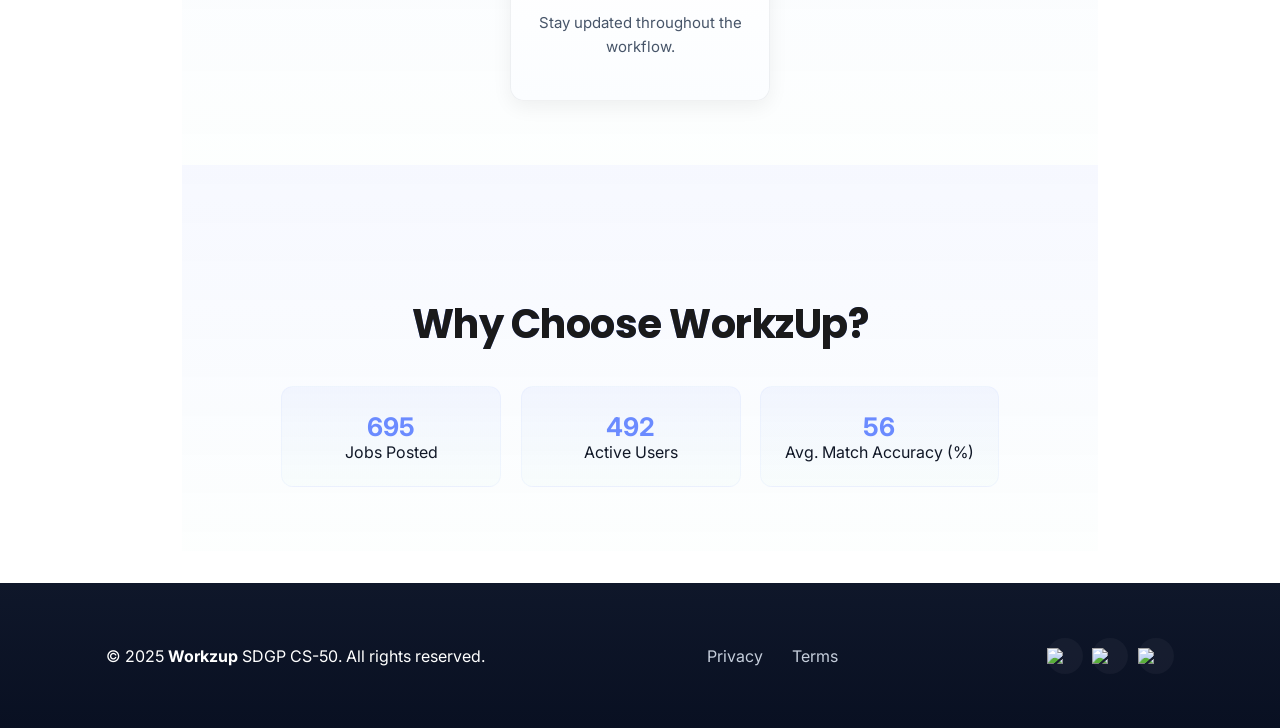
==== commit 9862284c: "Standardize image paths and improve UI styles Replaced backslashes with forward slashes in image and" ====
--- a/about.html
+++ b/about.html
@@ -61,8 +61,17 @@
       animation: floatCard 7s ease-in-out infinite;
     }
 
-    .about-card h3 { margin: 0 0 0.6rem; font-size: 1.05rem; color:#0b1220; }
-    .about-card p { color: var(--muted); }
+    .about-card h3 {
+      margin: 0 0 0.6rem;
+      font-size: 20px;
+      font-weight: 700;
+      color: #0f172a;
+    }
+    .about-card p {
+      font-size: 15px;
+      line-height: 1.6;
+      color: #475569;
+    }
 
     /* Center ABOUT grids: 3 on first row, 1 centered on second row (like Features page) */
     .about-grid {
--- a/styles.css
+++ b/styles.css
@@ -1601,7 +1601,9 @@
   .about-hero {
     position: relative;
     overflow: visible;
+    padding: 6rem 0 4rem;
     text-align:center;
+    background: linear-gradient(180deg, rgba(107,140,255,0.06), rgba(139,227,199,0.02));
   }
 
   .hero-inner { position: relative; z-index: 5; margin: 0 auto; max-width: 960px; }
@@ -1612,8 +1614,12 @@
     transform: translateY(22px);
     animation: heroFadeUp 1.2s ease-out forwards;
   }
-  .about-hero p
-  { animation-delay: .25s; }
+  .about-hero p {
+    color: var(--muted);
+    font-size: 16px;
+    line-height: 1.7;
+  }
+  .about-hero p { animation-delay: .25s; }
 
   @keyframes heroFadeUp {
     to { opacity: 1; transform: translateY(0); }
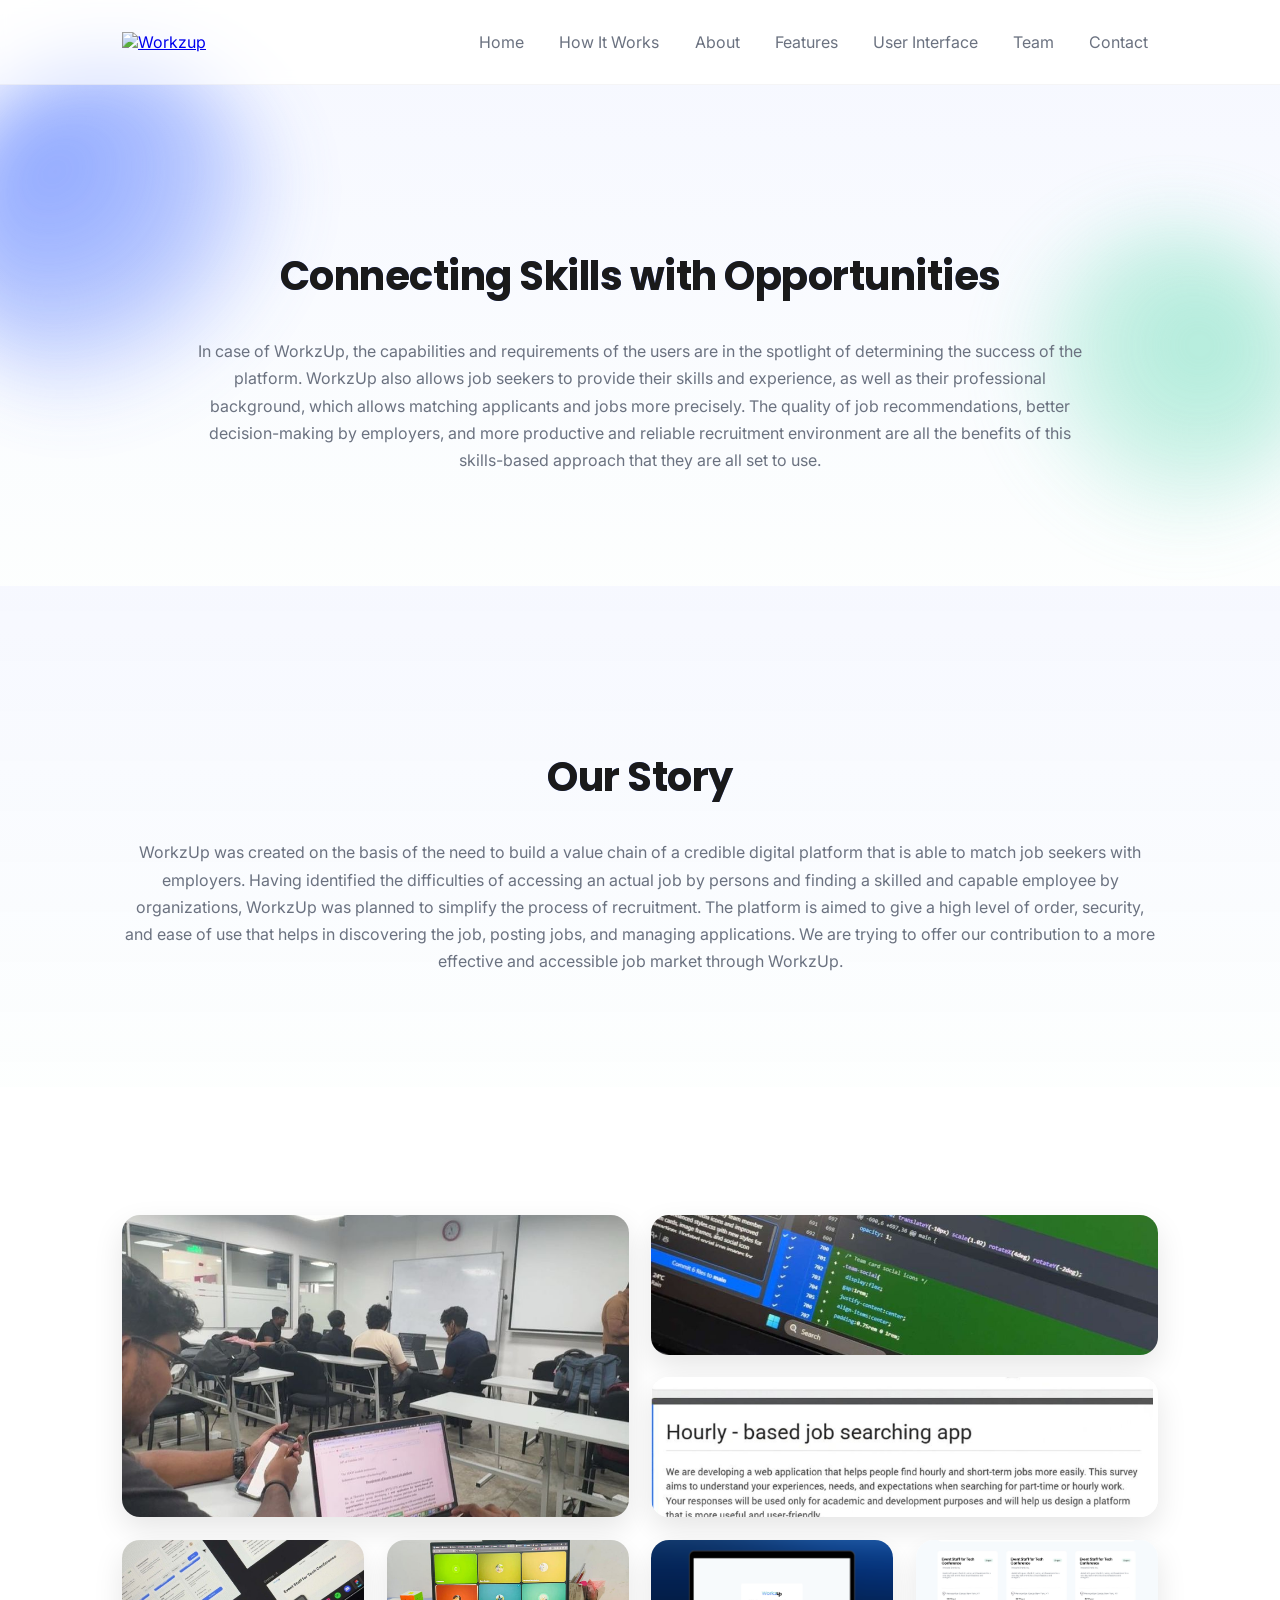
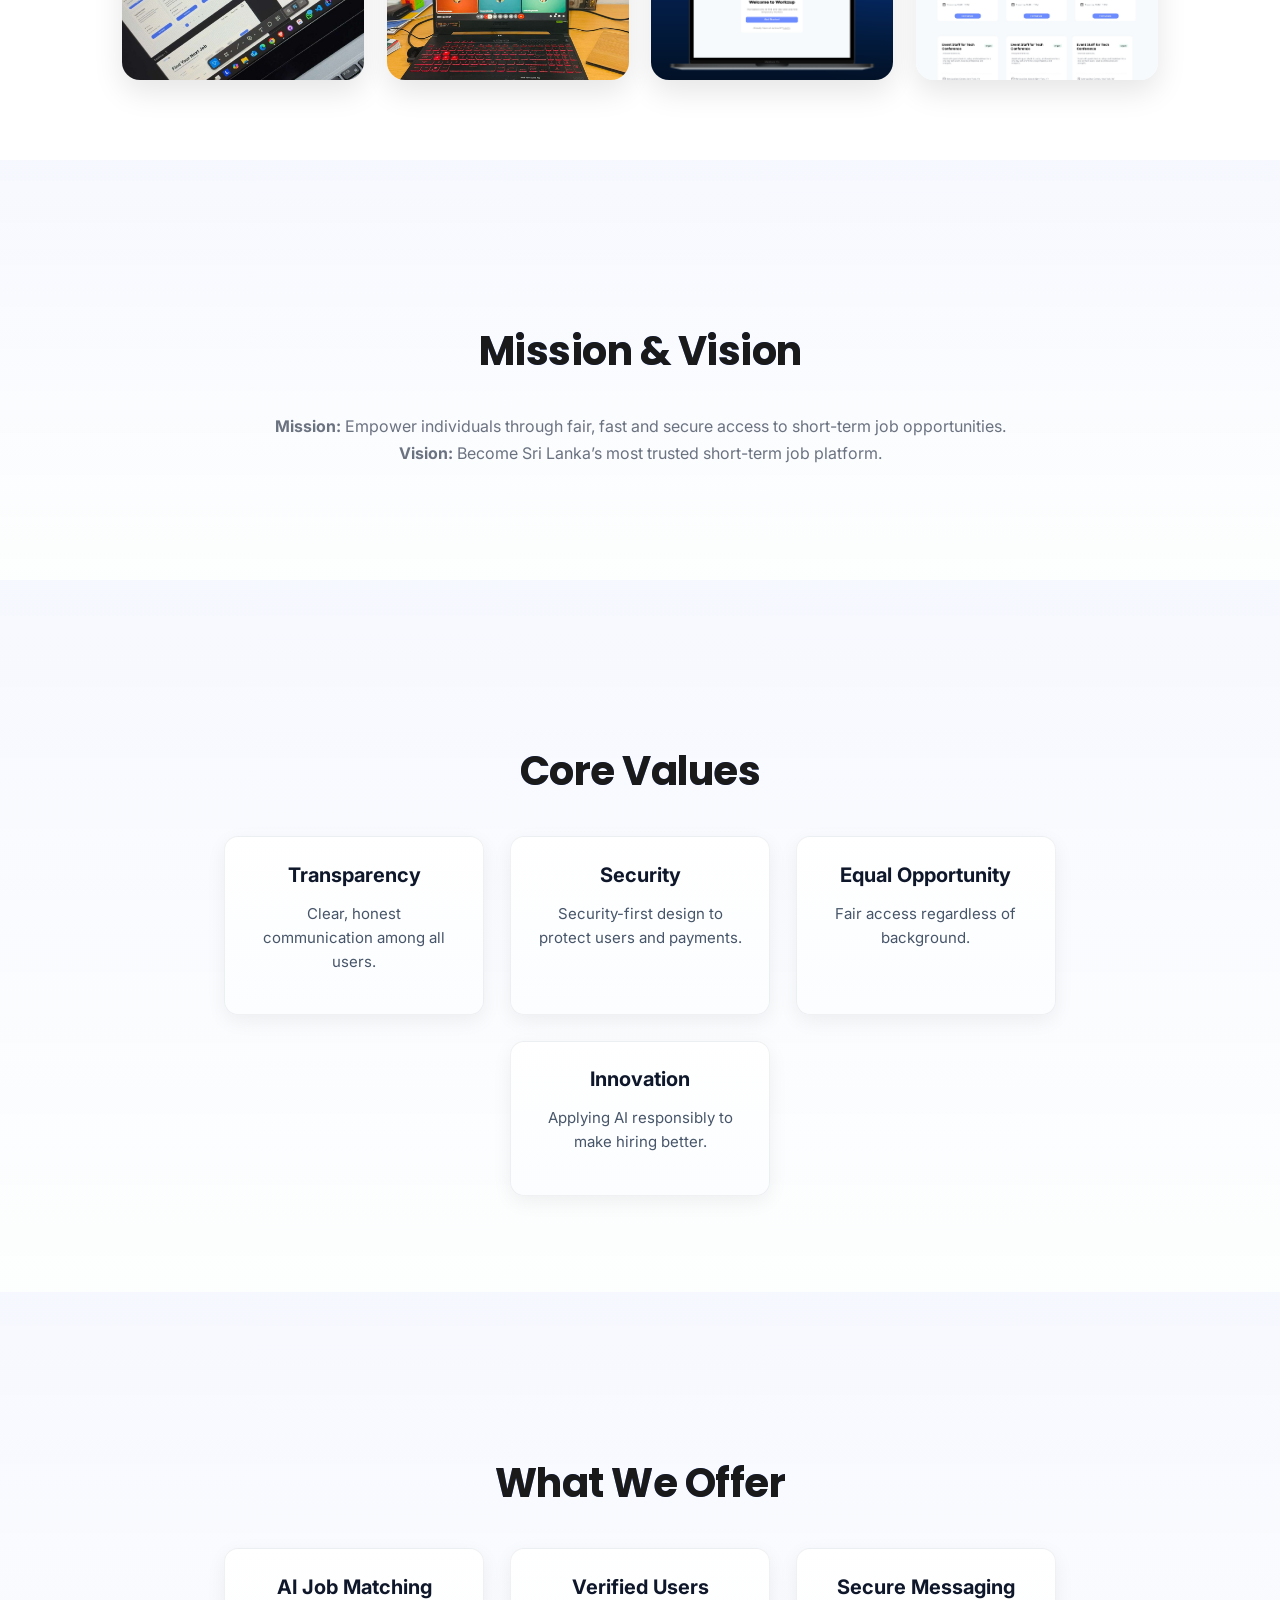
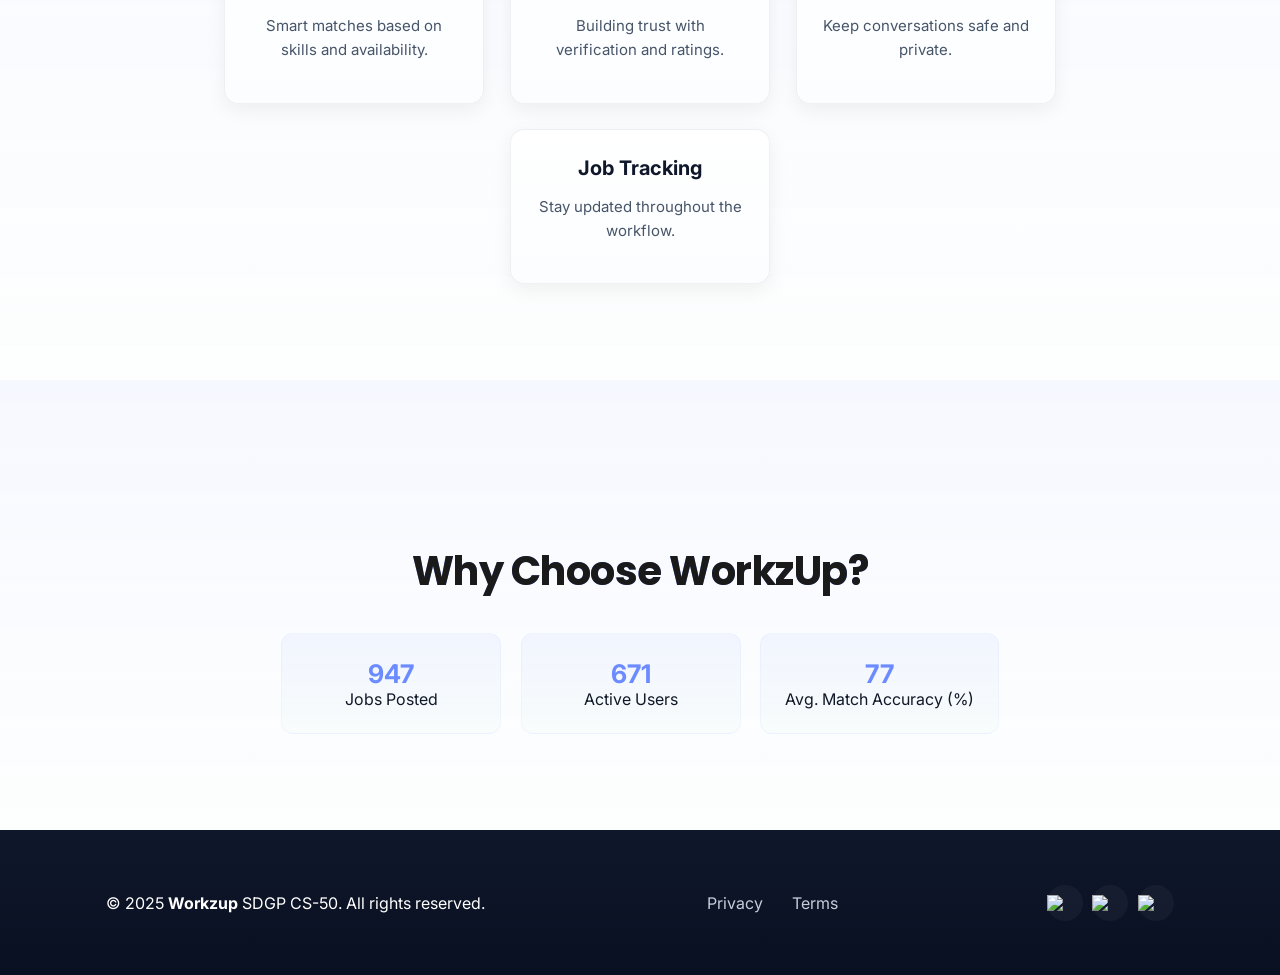
==== commit 51ccfe6d: "changing the about page" ====
--- a/about.html
+++ b/about.html
@@ -8,107 +8,6 @@
   <link href="https://fonts.googleapis.com/css2?family=Inter:wght@300;400;600;700&family=Poppins:wght@600;700&display=swap" rel="stylesheet">
   <link rel="stylesheet" href="styles.css">
 
-  <style>
-    /* Match ABOUT cards to the premium FEATURE card style */
-    .about-card {
-      background: linear-gradient(180deg, #ffffff, #fbfdff);
-      border-radius: var(--radius);
-      padding: 1.6rem;
-      box-shadow: 0 6px 20px rgba(2, 6, 23, 0.06);
-      border: 1px solid rgba(15, 23, 42, 0.06);
-      transition:
-        transform 0.25s ease,
-        box-shadow 0.25s ease,
-        background 0.25s ease;
-      position: relative;
-      overflow: hidden;
-      transform-style: preserve-3d;
-    }
-
-    .about-card:hover {
-      transform: translateY(-10px) scale(1.03);
-      box-shadow: 0 18px 40px rgba(15, 23, 42, 0.16);
-      background: linear-gradient(180deg, #ffffff, #eef2ff);
-    }
-
-    /* soft shine sweep like features page */
-    .about-card::after {
-      content: "";
-      position: absolute;
-      top: -120%;
-      left: -40%;
-      width: 200%;
-      height: 200%;
-      background: linear-gradient(
-        120deg,
-        transparent 0%,
-        rgba(255, 255, 255, 0.45) 50%,
-        transparent 100%
-      );
-      opacity: 0;
-      transform: rotate(25deg);
-      transition: opacity 0.3s;
-      pointer-events: none;
-    }
-
-    .about-card:hover::after {
-      opacity: 1;
-      animation: shineMove 0.9s forwards;
-    }
-
-    /* subtle float loop (same feel as feature cards) */
-    .about-card {
-      animation: floatCard 7s ease-in-out infinite;
-    }
-
-    .about-card h3 {
-      margin: 0 0 0.6rem;
-      font-size: 20px;
-      font-weight: 700;
-      color: #0f172a;
-    }
-    .about-card p {
-      font-size: 15px;
-      line-height: 1.6;
-      color: #475569;
-    }
-
-    /* Center ABOUT grids: 3 on first row, 1 centered on second row (like Features page) */
-    .about-grid {
-      margin-top: 2.2rem;
-      display: flex;
-      flex-wrap: wrap;
-      gap: 1.6rem;
-      justify-content: center;
-    }
-
-    .about-grid .about-card {
-      flex: 0 1 260px;
-      max-width: 320px;
-    }
-
-    /* Center the stats cards nicely */
-    .why-grid {
-      margin-top:1.8rem;
-      display:flex;
-      flex-wrap:wrap;
-      gap:1.2rem;
-      justify-content:center;
-    }
-    .why-card {
-      padding:1.5rem;
-      border-radius:12px;
-      background: linear-gradient(180deg, rgba(107,140,255,0.06), rgba(139,227,199,0.03));
-      border:1px solid rgba(107,140,255,0.06);
-      min-width: 220px;
-    }
-    .counter { font-weight:700; font-size:1.6rem; color: var(--accent-1); }
-
-    /* Slightly tighter, centered content for About page */
-    main.container {
-      max-width: 980px;
-    }
-  </style>
 </head>
 
 <body>
@@ -150,48 +49,48 @@
   </section>
 
 
-  <main class="container">
+  <main>
 
     <section class="about-hero">
-      <h2 class="section-title reveal">Our Story</h2>
-      <p>WorkzUp was created on the basis of the need to build a value chain of a credible digital platform that is able to match job seekers with employers.
-         Having identified the difficulties of accessing an actual job by persons and finding a skilled and capable employee by organizations, WorkzUp was planned to simplify the process of recruitment. 
-         The platform is aimed to give a high level of order, security, and ease of use that helps in discovering the job, posting jobs, and managing applications. 
-         We are trying to offer our contribution to a more effective and accessible job market through WorkzUp.
-
-      </p>
+      <div class="container">
+        <h2 class="section-title reveal">Our Story</h2>
+        <p>WorkzUp was created on the basis of the need to build a value chain of a credible digital platform that is able to match job seekers with employers.
+          Having identified the difficulties of accessing an actual job by persons and finding a skilled and capable employee by organizations, WorkzUp was planned to simplify the process of recruitment.
+          The platform is aimed to give a high level of order, security, and ease of use that helps in discovering the job, posting jobs, and managing applications.
+          We are trying to offer our contribution to a more effective and accessible job market through WorkzUp.
+        </p>
+      </div>
     </section>
-
-    <!-- ★★★ ABOUT US PHOTO COLLAGE ★★★
-         Replace the image sources below with your actual About page photos.
-         Tip: mix team, workspace and product photos to create a real collage.
-         Just change ONLY the value inside src="...".
-    -->
-    <section class="about-section" style="--delay:0.1s;">
-      <div class="photo-collage">
-        <!-- Replace with your first About image (tall portrait) -->
-        <div class="photo-box"><img src="group photos/about 1.jpg" alt="About us image 1"></div>
-        <!-- Replace with your second About image (wide group) -->
-        <div class="photo-box"><img src="group photos/about 3.jpg" alt="About us image 2"></div>
-        <!-- Replace with your third About image (main center focus) -->
-        <div class="photo-box"><img src="group photos/about 2.png" alt="About us image 3"></div>
-        <!-- Replace with your fourth About image -->
-        <div class="photo-box"><img src="group photos/about 4.jpg" alt="About us image 4"></div>
-        <!-- Replace with your fifth About image -->
-        <div class="photo-box"><img src="group photos/About 5.jpg" alt="About us image 5"></div>
-        <!-- Optional: replace with your sixth About image -->
-        <div class="photo-box"><img src="group photos/about 6.png" alt="About us image 6"></div>
-        <!-- Optional: replace with your seventh About image -->
-        <div class="photo-box"><img src="group photos/About 7.jpg" alt="About us image 7"></div>
+  
+    <section class="about-section">
+      <div class="container">
+        <div class="photo-collage">
+          <div class="photo-box"><img src="group photos/about 1.jpg" alt=""></div>
+          <div class="photo-box"><img src="group photos/about 3.jpg" alt=""></div>
+          <div class="photo-box"><img src="group photos/about 2.png" alt=""></div>
+          <div class="photo-box"><img src="group photos/about 4.jpg" alt=""></div>
+          <div class="photo-box"><img src="group photos/About 5.jpg" alt=""></div>
+          <div class="photo-box"><img src="group photos/about 6.png" alt=""></div>
+          <div class="photo-box"><img src="group photos/About 7.jpg" alt=""></div>
+        </div>
       </div>
     </section>
 
-    <section class="about-hero" style="--delay:0.12s;">
+  
+  <!-- Mission & Vision -->
+  <section class="about-hero">
+    <div class="container">
       <h2 class="section-title">Mission & Vision</h2>
-      <p><strong>Mission:</strong> Empower individuals through fair, fast and secure access to short-term job opportunities.<br><strong>Vision:</strong> Become Sri Lanka’s most trusted short-term job platform - improving livelihoods and helping businesses scale.</p>
-    </section>
+      <p>
+        <strong>Mission:</strong> Empower individuals through fair, fast and secure access to short-term job opportunities.<br>
+        <strong>Vision:</strong> Become Sri Lanka’s most trusted short-term job platform.
+      </p>
+    </div>
+  </section>
 
-    <section class="about-hero" style="--delay:0.18s;">
+  <!-- Core Values -->
+  <section class="about-hero">
+    <div class="container">
       <h2 class="section-title">Core Values</h2>
       <div class="about-grid">
         <div class="about-card"><h3>Transparency</h3><p>Clear, honest communication among all users.</p></div>
@@ -199,9 +98,12 @@
         <div class="about-card"><h3>Equal Opportunity</h3><p>Fair access regardless of background.</p></div>
         <div class="about-card"><h3>Innovation</h3><p>Applying AI responsibly to make hiring better.</p></div>
       </div>
-    </section>
+    </div>
+  </section>
 
-    <section class="about-hero" style="--delay:0.24s;">
+  <!-- What We Offer -->
+  <section class="about-hero">
+    <div class="container">
       <h2 class="section-title">What We Offer</h2>
       <div class="about-grid">
         <div class="about-card"><h3>AI Job Matching</h3><p>Smart matches based on skills and availability.</p></div>
@@ -209,30 +111,31 @@
         <div class="about-card"><h3>Secure Messaging</h3><p>Keep conversations safe and private.</p></div>
         <div class="about-card"><h3>Job Tracking</h3><p>Stay updated throughout the workflow.</p></div>
       </div>
-    </section>
+    </div>
+  </section>
 
-    <section class="about-hero" style="--delay:0.30s;">
+  <!-- Why Choose WorkzUp -->
+  <section class="about-hero">
+    <div class="container">
       <h2 class="section-title">Why Choose WorkzUp?</h2>
-
       <div class="why-grid">
         <div class="why-card">
           <div class="counter" data-target="1200">0</div>
-          <div class="mb-1">Jobs Posted</div>
+          <div>Jobs Posted</div>
         </div>
-
         <div class="why-card">
           <div class="counter" data-target="850">0</div>
-          <div class="mb-1">Active Users</div>
+          <div>Active Users</div>
         </div>
-
         <div class="why-card">
           <div class="counter" data-target="98">0</div>
-          <div class="mb-1">Avg. Match Accuracy (%)</div>
+          <div>Avg. Match Accuracy (%)</div>
         </div>
       </div>
-    </section>
+    </div>
+  </section>
 
-  </main>
+</main>
 
 
   <footer class="site-footer" style="padding:2.4rem 0;">
--- a/styles.css
+++ b/styles.css
@@ -1597,7 +1597,14 @@
    ABOUT PAGE
 */
   /* --- HERO SECTION --- */
-    
+   
+  /* About page main wrapper */
+.about-main {
+  width: 100%;
+  margin: 0;
+  padding: 0;
+}
+
   .about-hero {
     position: relative;
     overflow: visible;
@@ -1665,70 +1672,118 @@
     }
 
 
-    /* ————————————————
-       PREMIUM PHOTO COLLAGE (ABOUT PAGE)
-       5–7 image mosaic like photography sites
-       ———————————————— */
-    .photo-collage {
-      margin-top: 3rem;
-      display: grid;
-      gap: 1.2rem;
-      grid-template-columns: repeat(4, minmax(0, 1fr));
-      grid-auto-rows: 120px;
-    }
-
-    .photo-box {
-      border-radius: 18px;
-      overflow: hidden;
-      position: relative;
-      background: #fff;
-      box-shadow: 0 16px 40px rgba(0,0,0,0.08);
-      transform: translateY(20px);
-      opacity: 0;
-      transition: 0.9s ease;
-    }
-
-    .photo-box.is-visible {
-      opacity: 1;
-      transform: translateY(0);
-    }
-
-    .photo-box img {
-      width: 100%;
-      height: 100%;
-      object-fit: cover;
-      display: block;
-    }
-
-    /* Desktop mosaic layout (mirrors inspiration collage) */
-    .photo-box:nth-child(1) {
-      grid-column: 1 / 2;
-      grid-row: 1 / 3;       /* tall portrait */
-    }
-    .photo-box:nth-child(2) {
-      grid-column: 2 / 5;
-      grid-row: 1 / 2;       /* wide group on top */
-    }
-    .photo-box:nth-child(3) {
-      grid-column: 2 / 4;
-      grid-row: 2 / 4;       /* main center focus */
-    }
-    .photo-box:nth-child(4) {
-      grid-column: 4 / 5;
-      grid-row: 2 / 4;       /* tall couple on right */
-    }
-    .photo-box:nth-child(5) {
-      grid-column: 1 / 2;
-      grid-row: 3 / 4;
-    }
-    .photo-box:nth-child(6) {
-      grid-column: 1 / 3;
-      grid-row: 4 / 5;
-    }
-    .photo-box:nth-child(7) {
-      grid-column: 3 / 5;
-      grid-row: 4 / 5;
-    }
+/* ————————————————
+   GALLERY PHOTO COLLAGE (ABOUT PAGE)
+   Animated modern gallery view
+   ———————————————— */
+   .photo-collage {
+    margin-top: 3rem;
+    display: grid;
+    gap: 1.4rem;
+    grid-template-columns: repeat(4, minmax(0, 1fr));
+    grid-auto-rows: 140px;
+  }
+  
+  /* Gallery card */
+  .photo-box {
+    border-radius: 18px;
+    overflow: hidden;
+    position: relative;
+    background: #fff;
+    box-shadow: 0 12px 30px rgba(0,0,0,0.1);
+    cursor: pointer;
+  
+    /* entrance animation */
+    transform: translateY(30px) scale(0.95);
+    opacity: 0;
+    transition: 
+      opacity 0.8s ease,
+      transform 0.8s ease,
+      box-shadow 0.4s ease;
+  }
+  
+  /* When visible (scroll animation) */
+  .photo-box.is-visible {
+    opacity: 1;
+    transform: translateY(0) scale(1);
+  }
+  
+  /* Image */
+  .photo-box img {
+    width: 100%;
+    height: 100%;
+    object-fit: cover;
+    display: block;
+    transition: transform 0.6s ease;
+  }
+  
+  /* Hover zoom */
+  .photo-box:hover img {
+    transform: scale(1.1);
+  }
+  
+  /* Hover lift effect */
+  .photo-box:hover {
+    box-shadow: 0 20px 45px rgba(0,0,0,0.18);
+    transform: translateY(-6px) scale(1.02);
+  }
+  
+  /* Soft dark overlay on hover */
+  .photo-box::after {
+    content: "";
+    position: absolute;
+    inset: 0;
+    background: linear-gradient(
+      to top,
+      rgba(0,0,0,0.35),
+      rgba(0,0,0,0.05)
+    );
+    opacity: 0;
+    transition: opacity 0.4s ease;
+  }
+  
+  .photo-box:hover::after {
+    opacity: 1;
+  }
+  
+
+/* Desktop gallery-style mosaic (balanced & clean) */
+
+.photo-box:nth-child(1) {
+  grid-column: 1 / 3;
+  grid-row: 1 / 3;   /* featured image */
+}
+
+.photo-box:nth-child(2) {
+  grid-column: 3 / 5;
+  grid-row: 1 / 2;
+}
+
+.photo-box:nth-child(3) {
+  grid-column: 3 / 5;
+  grid-row: 2 / 3;
+}
+
+.photo-box:nth-child(4) {
+  grid-column: 1 / 2;
+  grid-row: 3 / 4;
+}
+
+.photo-box:nth-child(5) {
+  grid-column: 2 / 3;
+  grid-row: 3 / 4;
+}
+
+.photo-box:nth-child(6) {
+  grid-column: 3 / 4;
+  grid-row: 3 / 4;
+}
+
+.photo-box:nth-child(7) {
+  grid-column: 4 / 5;
+  grid-row: 3 / 4;
+}
+
 
     /* Responsive: stack into simple grid on small screens */
     @media (max-width: 800px) {
@@ -1741,6 +1796,109 @@
         grid-row: auto !important;
       }
     }
+
+  
+    
+    /* Match ABOUT cards to the premium FEATURE card style */
+    .about-card {
+      background: linear-gradient(180deg, #ffffff, #fbfdff);
+      border-radius: var(--radius);
+      padding: 1.6rem;
+      box-shadow: 0 6px 20px rgba(2, 6, 23, 0.06);
+      border: 1px solid rgba(15, 23, 42, 0.06);
+      transition:
+        transform 0.25s ease,
+        box-shadow 0.25s ease,
+        background 0.25s ease;
+      position: relative;
+      overflow: hidden;
+      transform-style: preserve-3d;
+    }
+
+    .about-card:hover {
+      transform: translateY(-10px) scale(1.03);
+      box-shadow: 0 18px 40px rgba(15, 23, 42, 0.16);
+      background: linear-gradient(180deg, #ffffff, #eef2ff);
+    }
+
+    /* soft shine sweep like features page */
+    .about-card::after {
+      content: "";
+      position: absolute;
+      top: -120%;
+      left: -40%;
+      width: 200%;
+      height: 200%;
+      background: linear-gradient(
+        120deg,
+        transparent 0%,
+        rgba(255, 255, 255, 0.45) 50%,
+        transparent 100%
+      );
+      opacity: 0;
+      transform: rotate(25deg);
+      transition: opacity 0.3s;
+      pointer-events: none;
+    }
+
+    .about-card:hover::after {
+      opacity: 1;
+      animation: shineMove 0.9s forwards;
+    }
+
+    /* subtle float loop (same feel as feature cards) */
+    .about-card {
+      animation: floatCard 7s ease-in-out infinite;
+    }
+
+    .about-card h3 {
+      margin: 0 0 0.6rem;
+      font-size: 20px;
+      font-weight: 700;
+      color: #0f172a;
+    }
+    .about-card p {
+      font-size: 15px;
+      line-height: 1.6;
+      color: #475569;
+    }
+
+    /* Center ABOUT grids: 3 on first row, 1 centered on second row (like Features page) */
+    .about-grid {
+      margin-top: 2.2rem;
+      display: flex;
+      flex-wrap: wrap;
+      gap: 1.6rem;
+      justify-content: center;
+    }
+
+    .about-grid .about-card {
+      flex: 0 1 260px;
+      max-width: 320px;
+    }
+
+    /* Center the stats cards nicely */
+    .why-grid {
+      margin-top:1.8rem;
+      display:flex;
+      flex-wrap:wrap;
+      gap:1.2rem;
+      justify-content:center;
+    }
+    .why-card {
+      padding:1.5rem;
+      border-radius:12px;
+      background: linear-gradient(180deg, rgba(107,140,255,0.06), rgba(139,227,199,0.03));
+      border:1px solid rgba(107,140,255,0.06);
+      min-width: 220px;
+    }
+    .counter { font-weight:700; font-size:1.6rem; color: var(--accent-1); }
+
+    /* Slightly tighter, centered content for About page */
+    main.container {
+      max-width: 980px;
+    }
+  
 /* ------------------------------------------------------------
    FEATURE PAGE — UPGRADED PROFESSIONAL UI
 ------------------------------------------------------------ */
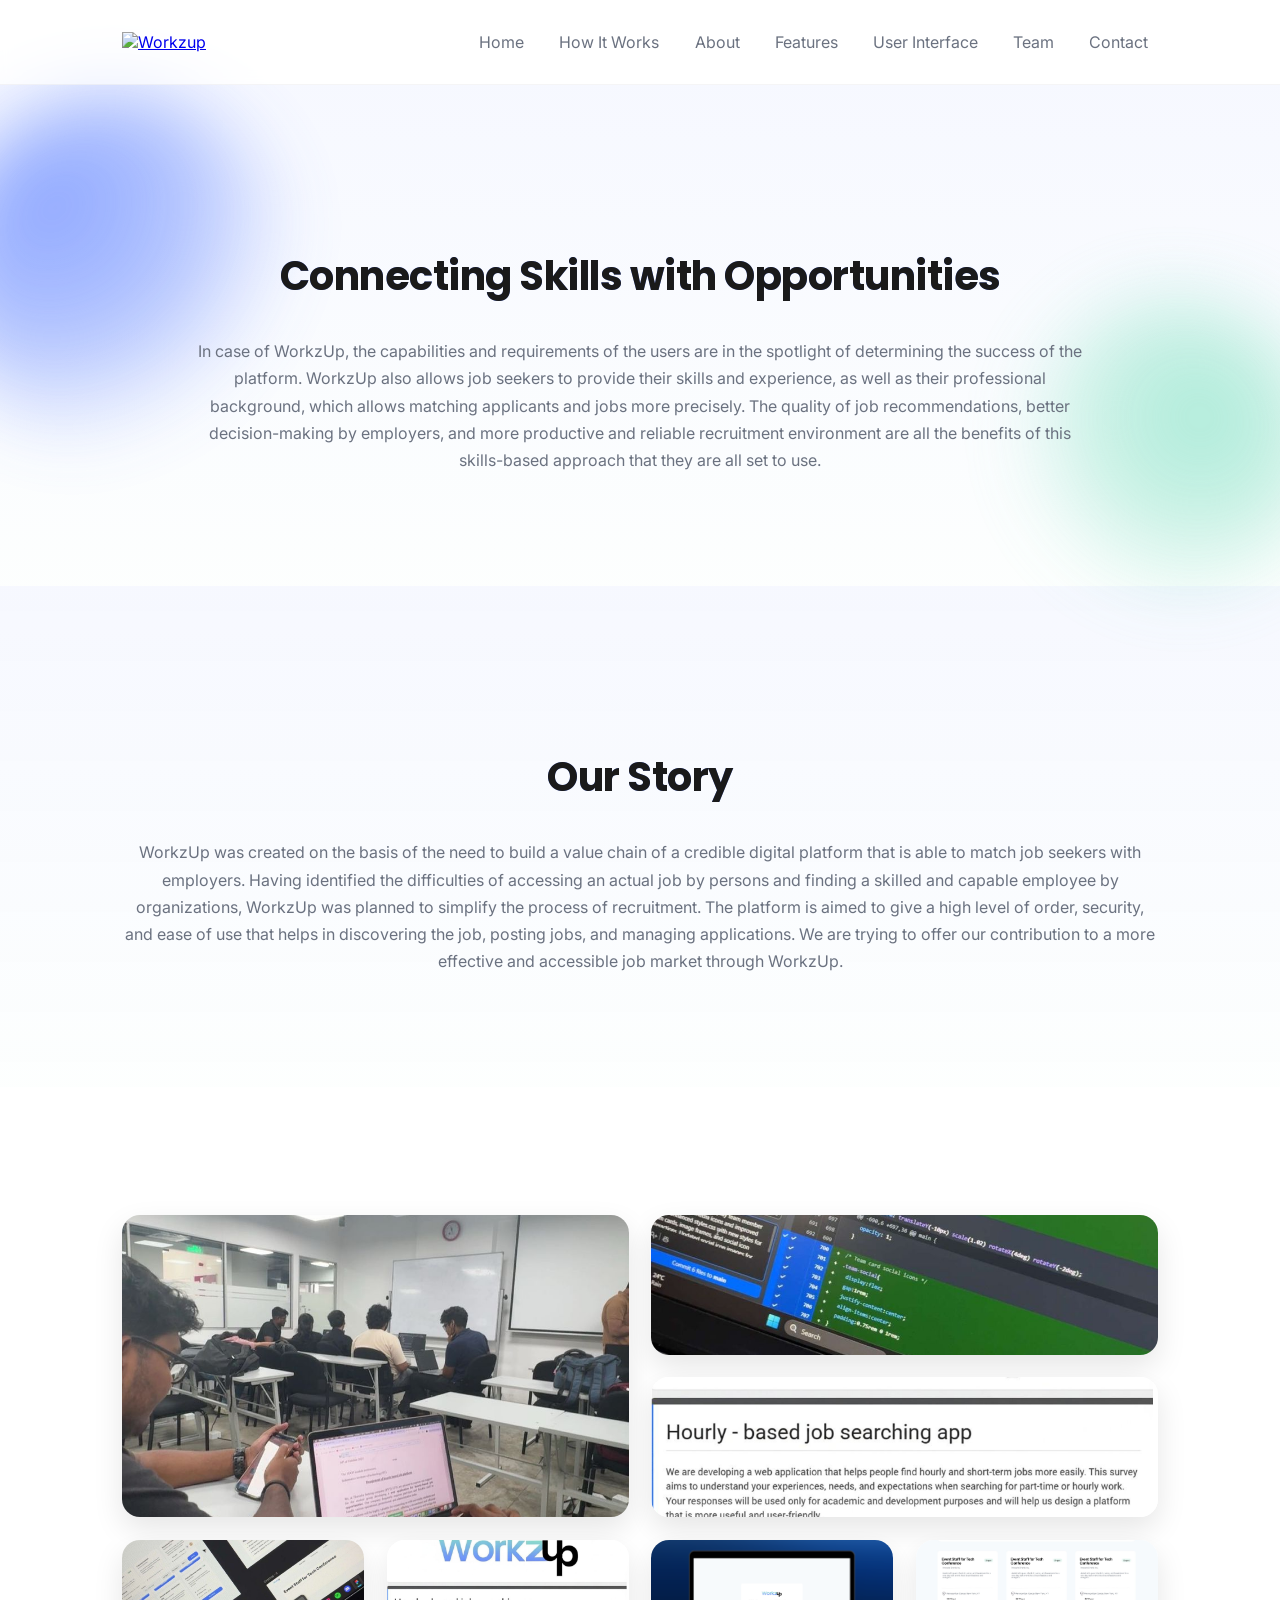
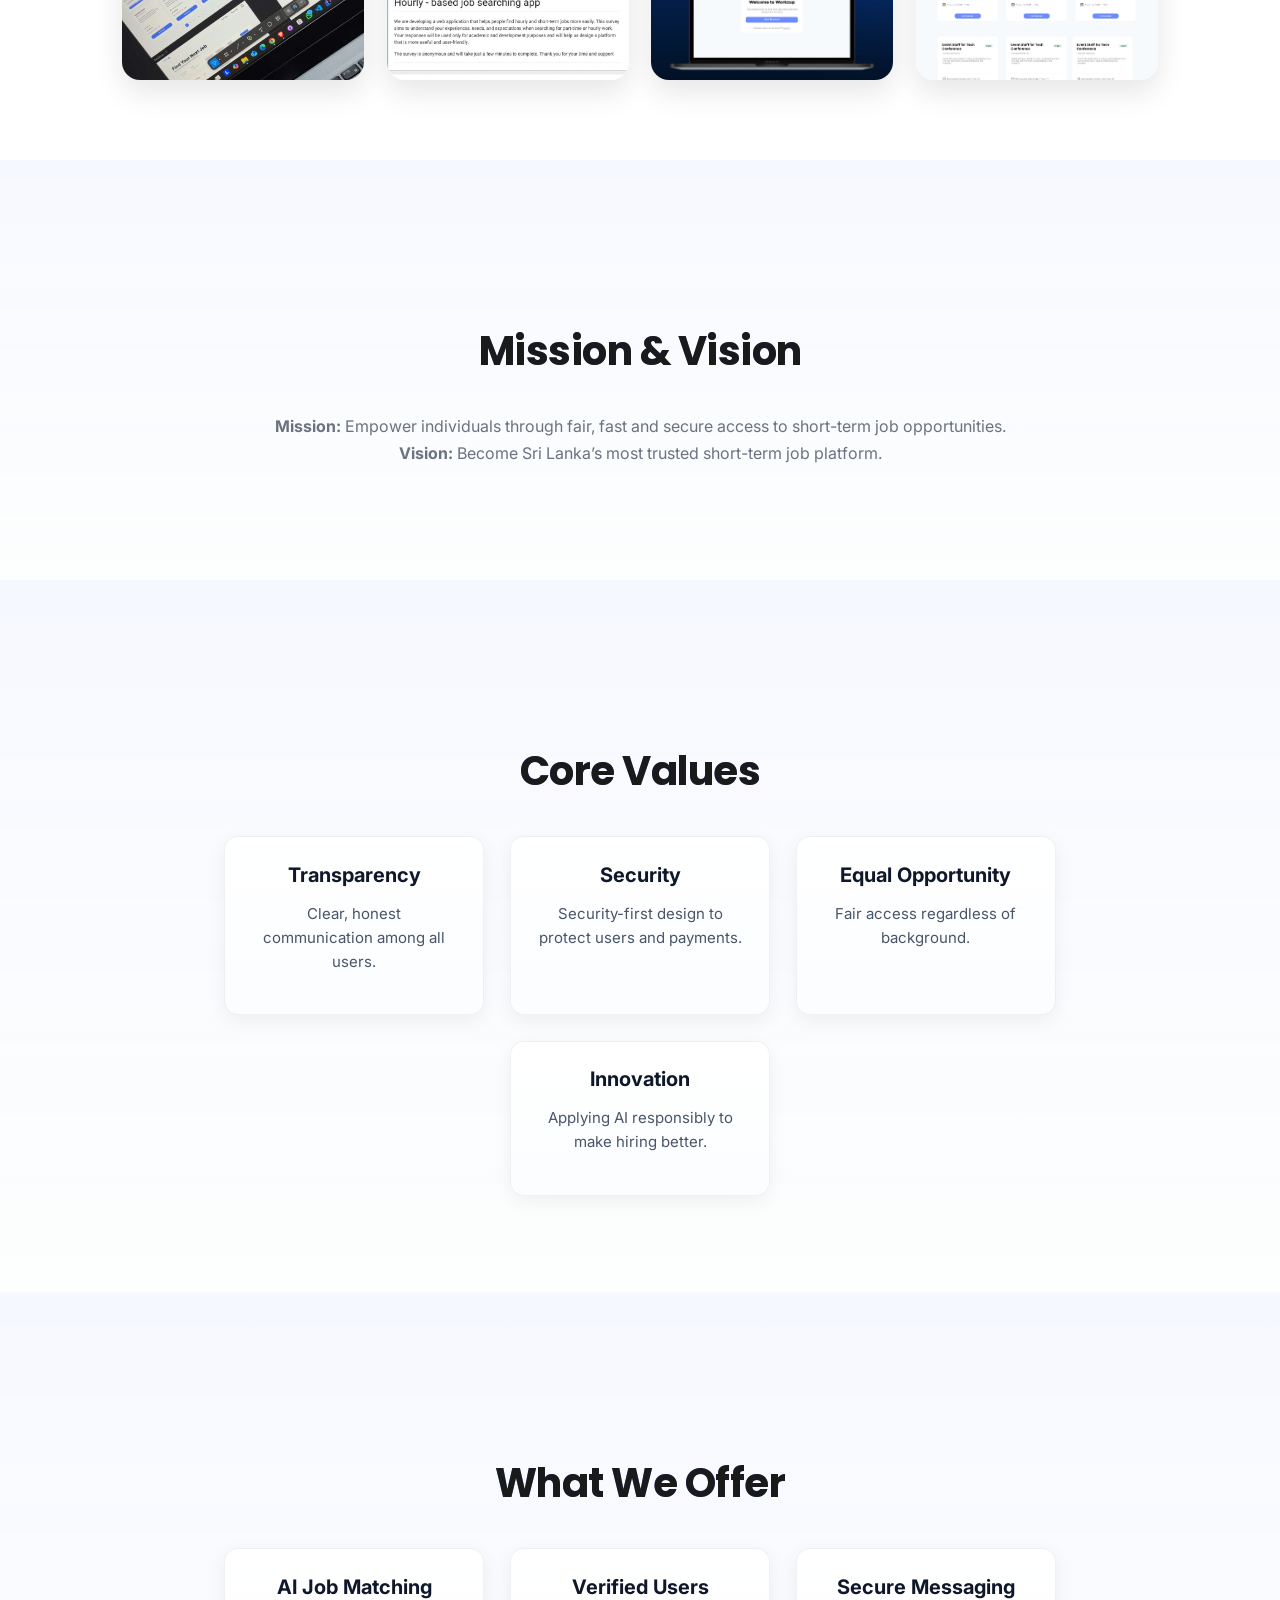
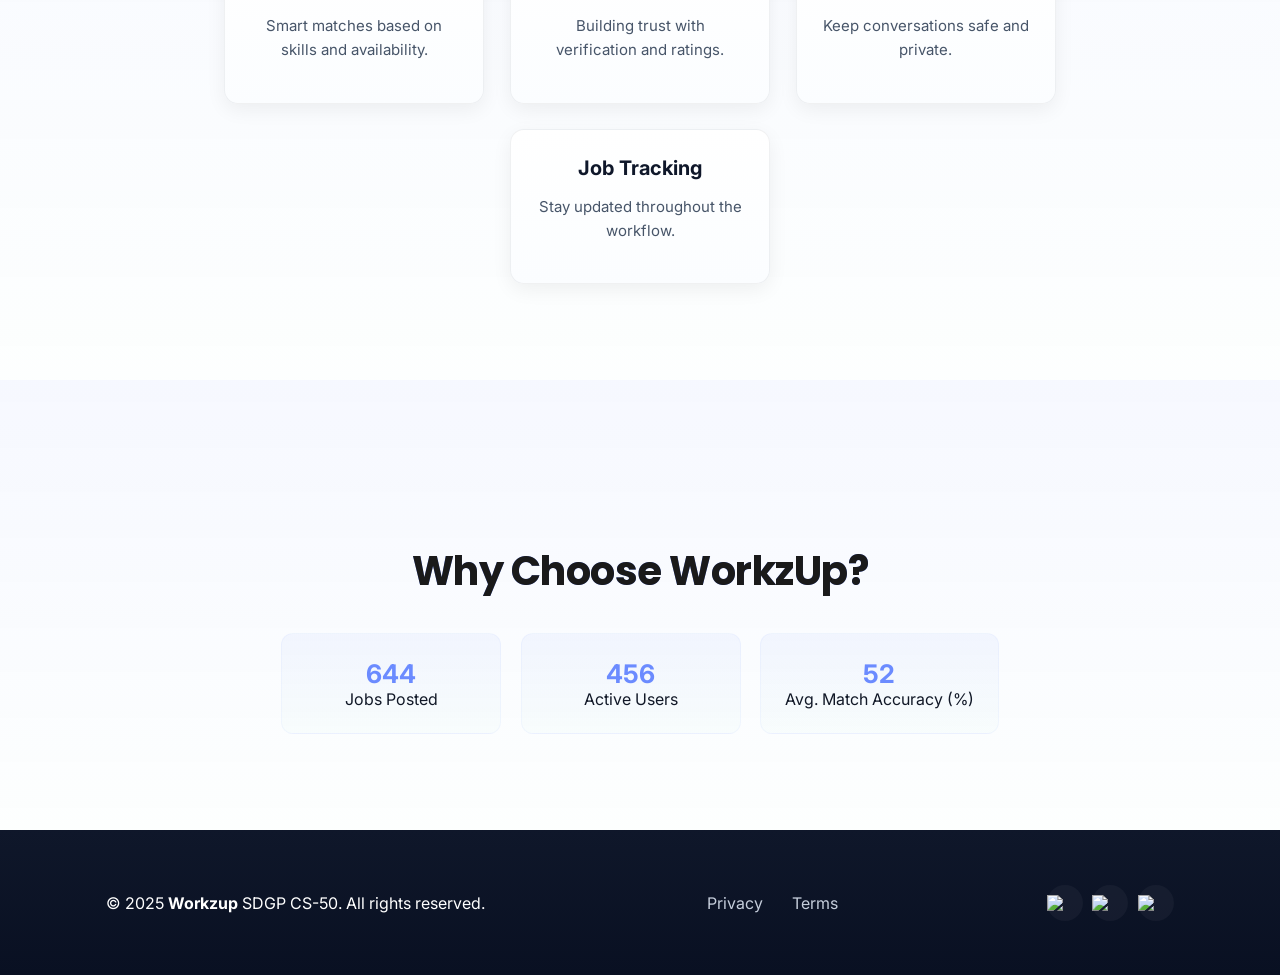
==== commit ce64fda5: "about us final" ====
--- a/about.html
+++ b/about.html
@@ -69,7 +69,7 @@
           <div class="photo-box"><img src="group photos/about 3.jpg" alt=""></div>
           <div class="photo-box"><img src="group photos/about 2.png" alt=""></div>
           <div class="photo-box"><img src="group photos/about 4.jpg" alt=""></div>
-          <div class="photo-box"><img src="group photos/About 5.jpg" alt=""></div>
+          <div class="photo-box"><img src="group photos/about 2.png" alt=""></div>
           <div class="photo-box"><img src="group photos/about 6.png" alt=""></div>
           <div class="photo-box"><img src="group photos/About 7.jpg" alt=""></div>
         </div>
--- a/styles.css
+++ b/styles.css
@@ -11,6 +11,199 @@
   --radius: 14px;
   --max-width: 1100px;
   --glass: rgba(255,255,255,0.55);
+}
+
+/* ------------------------------------------------------------
+   Coming Soon Page
+------------------------------------------------------------ */
+.coming-soon-hero {
+  position: relative;
+  padding: 7rem 0 5rem;
+  text-align: center;
+  background: linear-gradient(180deg, rgba(107,140,255,0.07), rgba(139,227,199,0.03));
+}
+
+.coming-soon-card {
+  max-width: 780px;
+  margin: 0 auto;
+  padding: 2.2rem 2rem;
+  background: var(--glass);
+  border-radius: calc(var(--radius) + 8px);
+  border: 1px solid rgba(15, 23, 42, 0.08);
+  box-shadow: 0 22px 60px rgba(2, 6, 23, 0.10);
+  backdrop-filter: blur(10px);
+}
+
+.coming-soon-badge {
+  display: inline-flex;
+  align-items: center;
+  gap: 0.86rem;
+  padding: 0.72rem 1.2rem;
+  border-radius: 999px;
+  position: relative;
+  overflow: hidden;
+  background: linear-gradient(
+    90deg,
+    rgba(107, 140, 255, 0.16),
+    rgba(139, 227, 199, 0.12)
+  );
+  border: 1px solid rgba(107, 140, 255, 0.18);
+  color: #0f172a;
+  font-weight: 650;
+  font-size: 1.21rem;
+  box-shadow: 0 10px 30px rgba(2, 6, 23, 0.06);
+  animation: comingSoonFloat 5.2s ease-in-out infinite;
+  will-change: transform;
+}
+
+.coming-soon-badge::before {
+  content: "";
+  position: absolute;
+  inset: -2px;
+  background: linear-gradient(
+    120deg,
+    transparent 0%,
+    rgba(255, 255, 255, 0.55) 18%,
+    transparent 40%
+  );
+  transform: translateX(-60%) skewX(-18deg);
+  opacity: 0.55;
+  animation: comingSoonShine 2.8s ease-in-out infinite;
+  pointer-events: none;
+}
+
+.coming-soon-badge-text {
+  position: relative;
+  z-index: 1;
+  background: linear-gradient(90deg, var(--accent), var(--accent-2));
+  background-size: 220% 100%;
+  background-position: 0% 50%;
+  -webkit-background-clip: text;
+  background-clip: text;
+  color: transparent;
+  letter-spacing: 0.2px;
+  animation: comingSoonTextShift 3.2s ease-in-out infinite;
+}
+
+.coming-soon-dot {
+  width: 12px;
+  height: 12px;
+  border-radius: 999px;
+  background: var(--accent-2);
+  box-shadow: 0 0 0 10px rgba(139, 227, 199, 0.12);
+  position: relative;
+  z-index: 1;
+  animation: comingSoonPulse 1.6s ease-in-out infinite;
+}
+
+.coming-soon-dot::after {
+  content: "";
+  position: absolute;
+  inset: -10px;
+  border-radius: 999px;
+  border: 1px solid rgba(139, 227, 199, 0.35);
+  opacity: 0;
+  transform: scale(0.9);
+  animation: comingSoonRing 1.6s ease-in-out infinite;
+}
+
+@keyframes comingSoonShine {
+  0% { transform: translateX(-70%) skewX(-18deg); opacity: 0.10; }
+  30% { opacity: 0.55; }
+  60% { opacity: 0.35; }
+  100% { transform: translateX(70%) skewX(-18deg); opacity: 0.10; }
+}
+
+@keyframes comingSoonPulse {
+  0%, 100% {
+    transform: scale(1);
+    box-shadow: 0 0 0 6px rgba(139, 227, 199, 0.14);
+  }
+  50% {
+    transform: scale(1.15);
+    box-shadow: 0 0 0 10px rgba(139, 227, 199, 0.10);
+  }
+}
+
+@keyframes comingSoonRing {
+  0% { opacity: 0; transform: scale(0.85); }
+  35% { opacity: 0.55; }
+  100% { opacity: 0; transform: scale(1.25); }
+}
+
+@keyframes comingSoonFloat {
+  0%, 100% { transform: translateY(0); }
+  50% { transform: translateY(-6px); }
+}
+
+@keyframes comingSoonTextShift {
+  0%, 100% { background-position: 0% 50%; }
+  50% { background-position: 100% 50%; }
+}
+
+@media (prefers-reduced-motion: reduce) {
+  .coming-soon-badge::before,
+  .coming-soon-badge,
+  .coming-soon-badge-text,
+  .coming-soon-dot,
+  .coming-soon-dot::after {
+    animation: none !important;
+  }
+}
+
+.coming-soon-title {
+  margin: 0.9rem 0 0.6rem;
+  font-family: Poppins, Inter, system-ui, Segoe UI, Roboto, Arial, sans-serif;
+  font-weight: 800;
+  letter-spacing: -1px;
+  font-size: clamp(2.2rem, 4vw, 3.4rem);
+  background: linear-gradient(90deg, var(--accent), #7a9bff);
+  -webkit-background-clip: text;
+  background-clip: text;
+  color: transparent;
+}
+
+.coming-soon-sub {
+  color: var(--muted);
+  margin: 0 auto 1.6rem;
+  max-width: 60ch;
+  line-height: 1.7;
+  font-size: 1.05rem;
+}
+
+.coming-soon-actions {
+  display: flex;
+  gap: 0.8rem;
+  justify-content: center;
+  flex-wrap: wrap;
+}
+
+.coming-soon-meta {
+  margin-top: 1.25rem;
+  display: flex;
+  gap: 0.65rem;
+  justify-content: center;
+  flex-wrap: wrap;
+  color: var(--muted);
+  font-size: 0.95rem;
+}
+
+@media (max-width: 720px) {
+  .coming-soon-hero {
+    padding: 6.25rem 0 4rem;
+  }
+  .coming-soon-card {
+    padding: 1.7rem 1.25rem;
+  }
+  .coming-soon-badge {
+    padding: 0.66rem 1.1rem;
+    font-size: 1.12rem;
+    gap: 0.75rem;
+  }
+  .coming-soon-dot {
+    width: 11px;
+    height: 11px;
+  }
 }
 
 /* ------------------------------------------------------------
@@ -465,6 +658,11 @@
     from, to { border-color: transparent }
     50% { border-color: #007bff; }
 }
+
+#how {
+  scroll-margin-top: 80px;
+}
+
 
 .input-group {
     margin-top:40px ;
